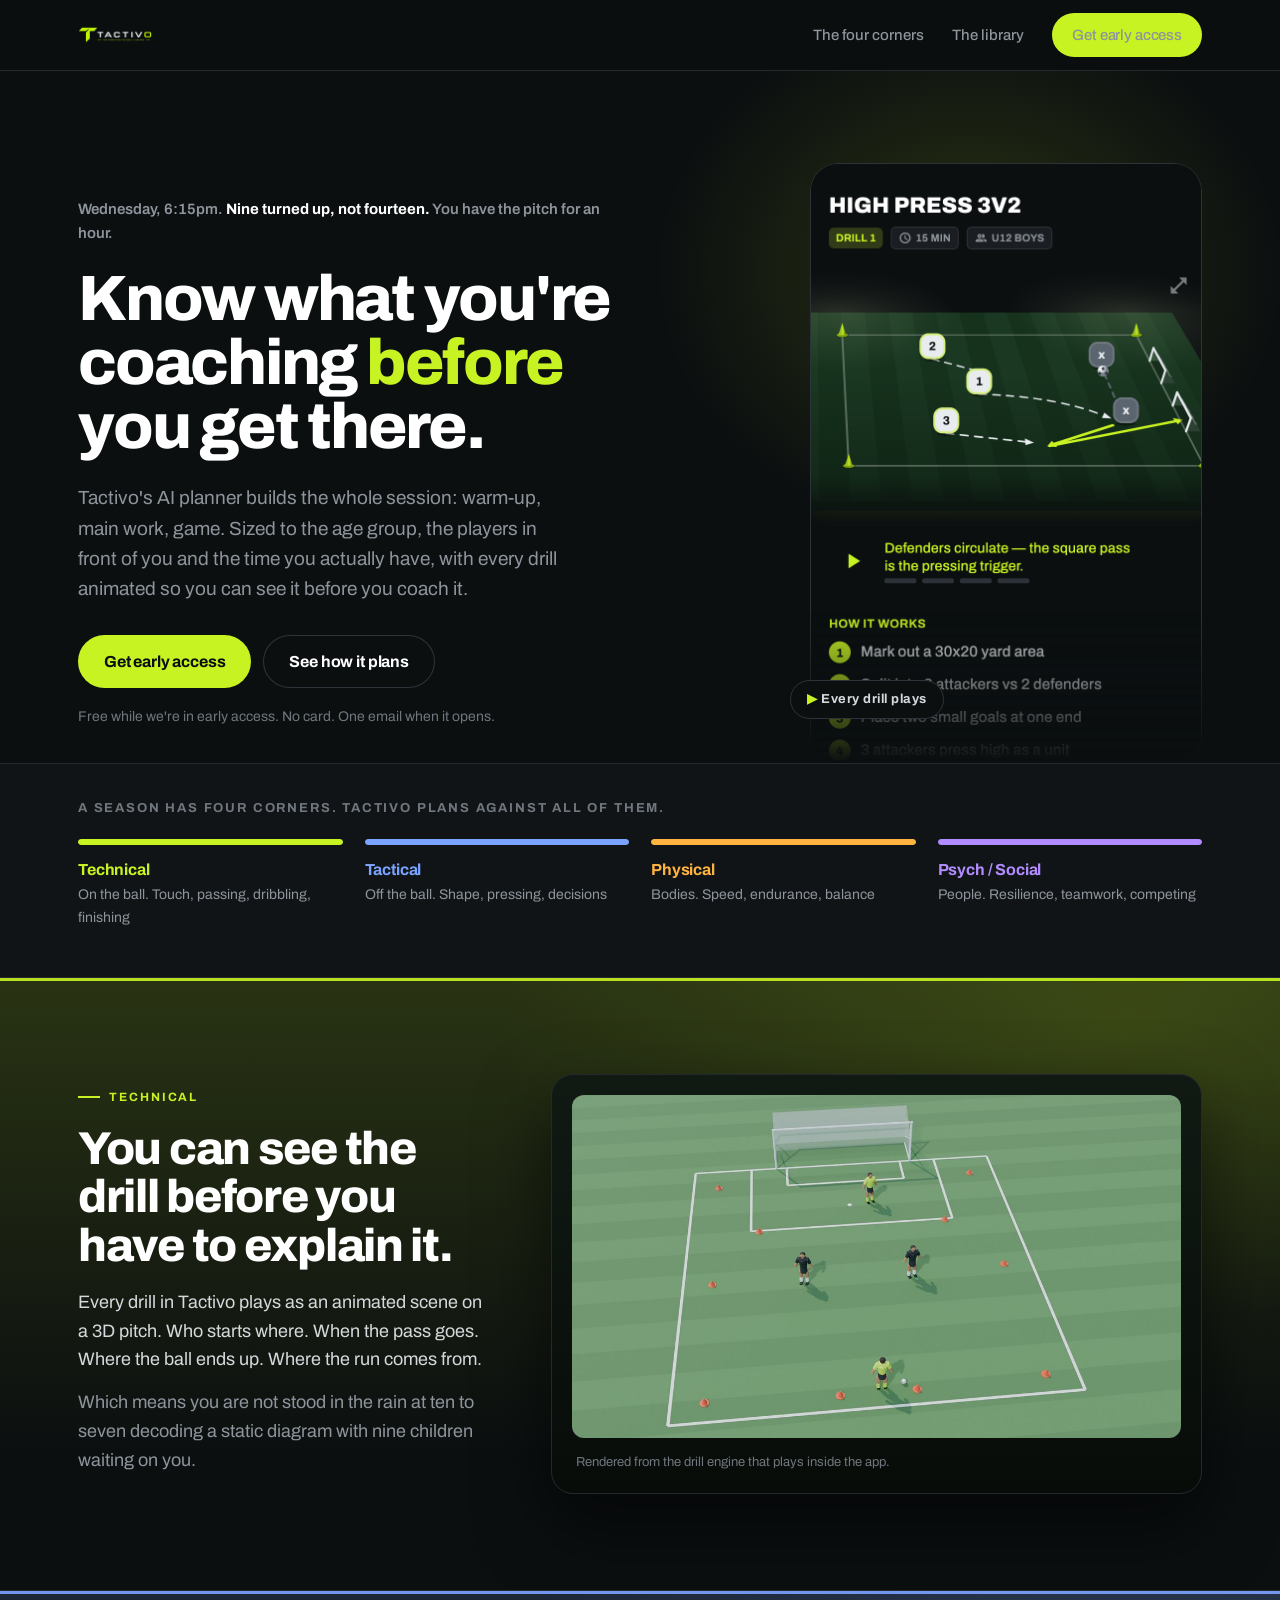
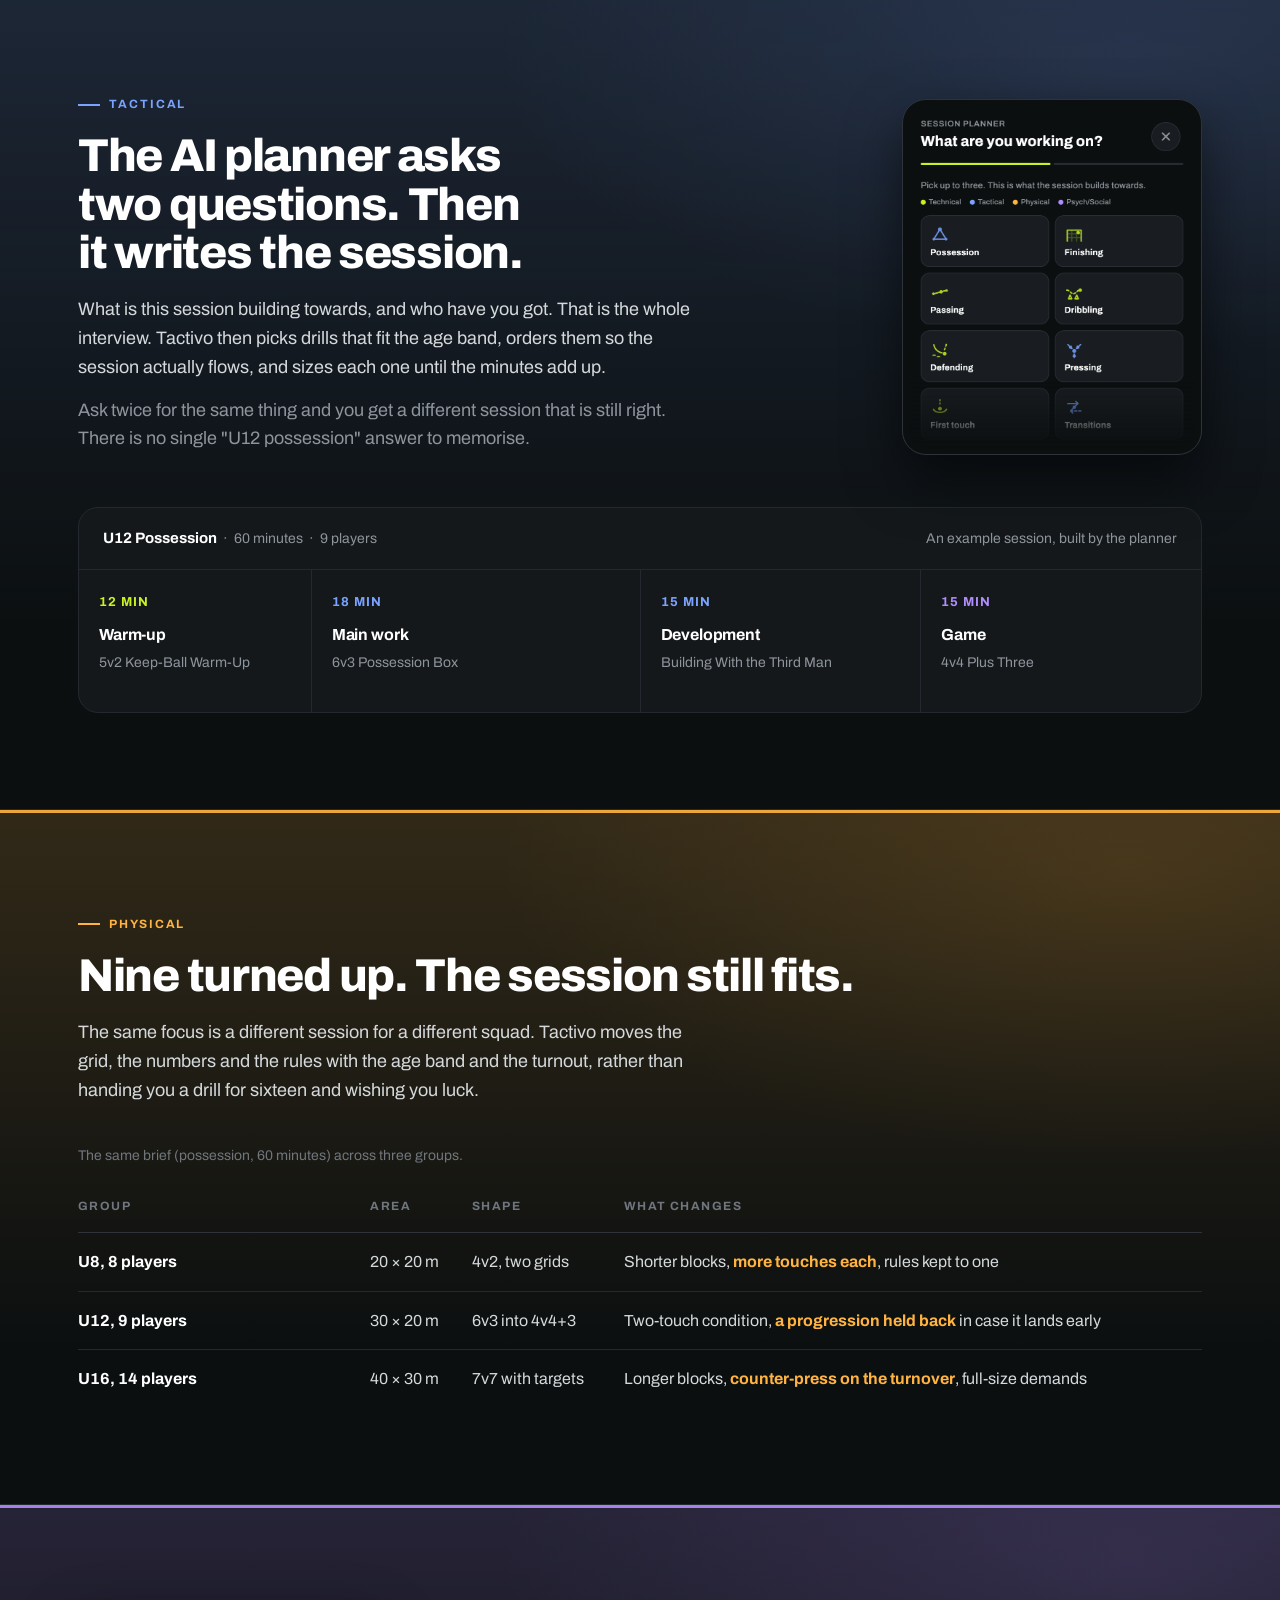
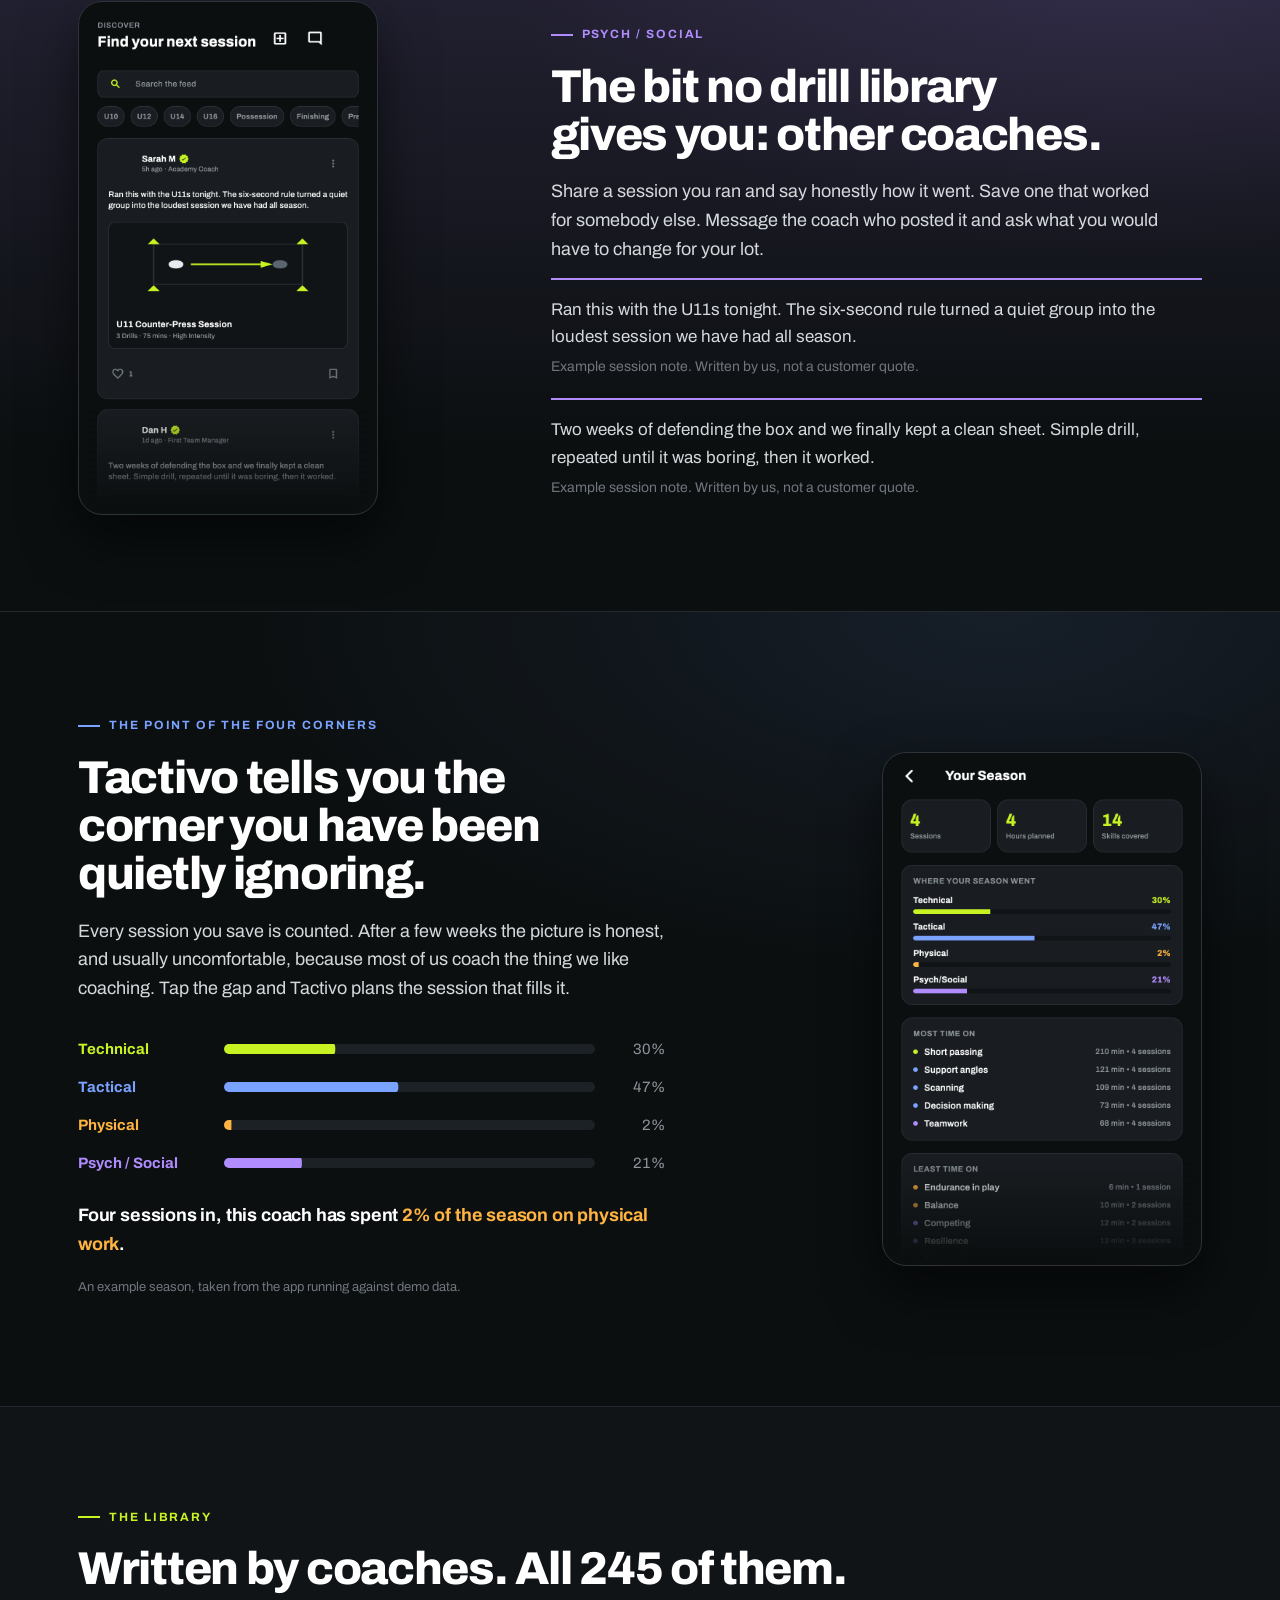
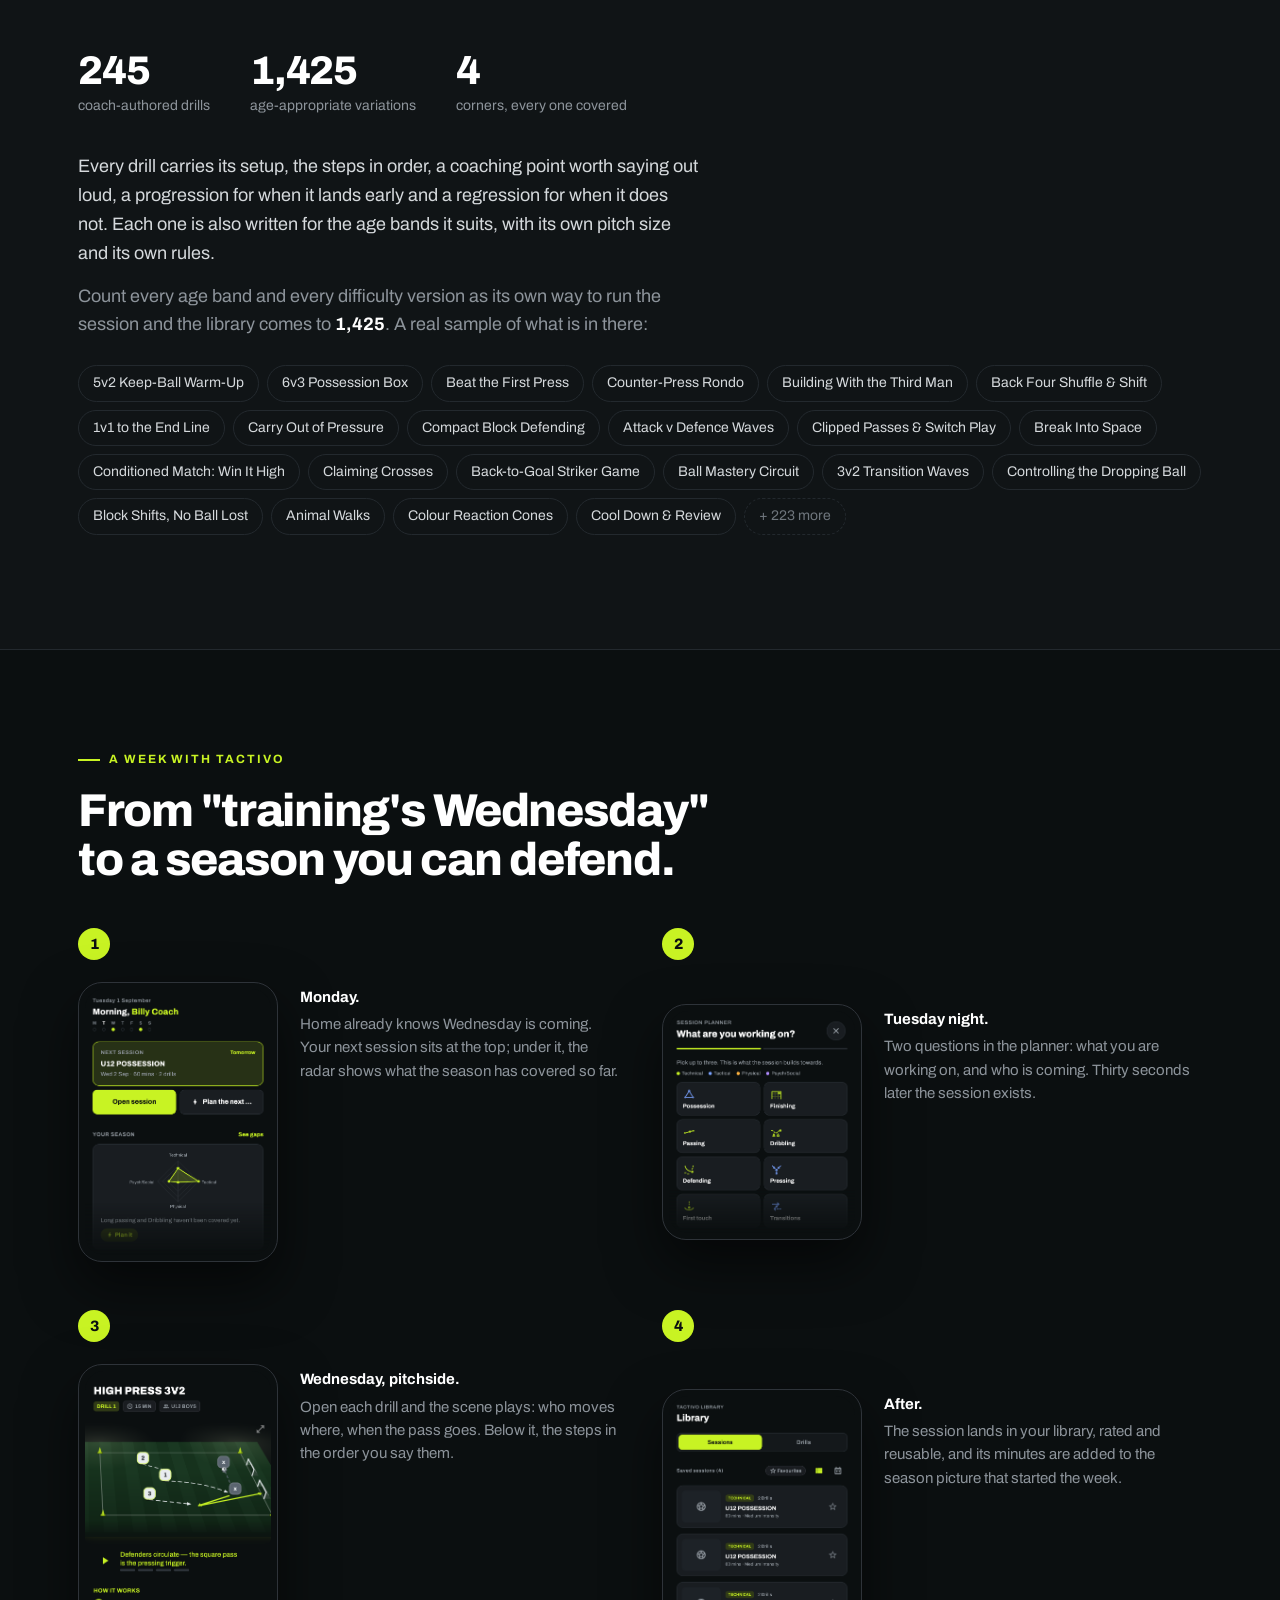
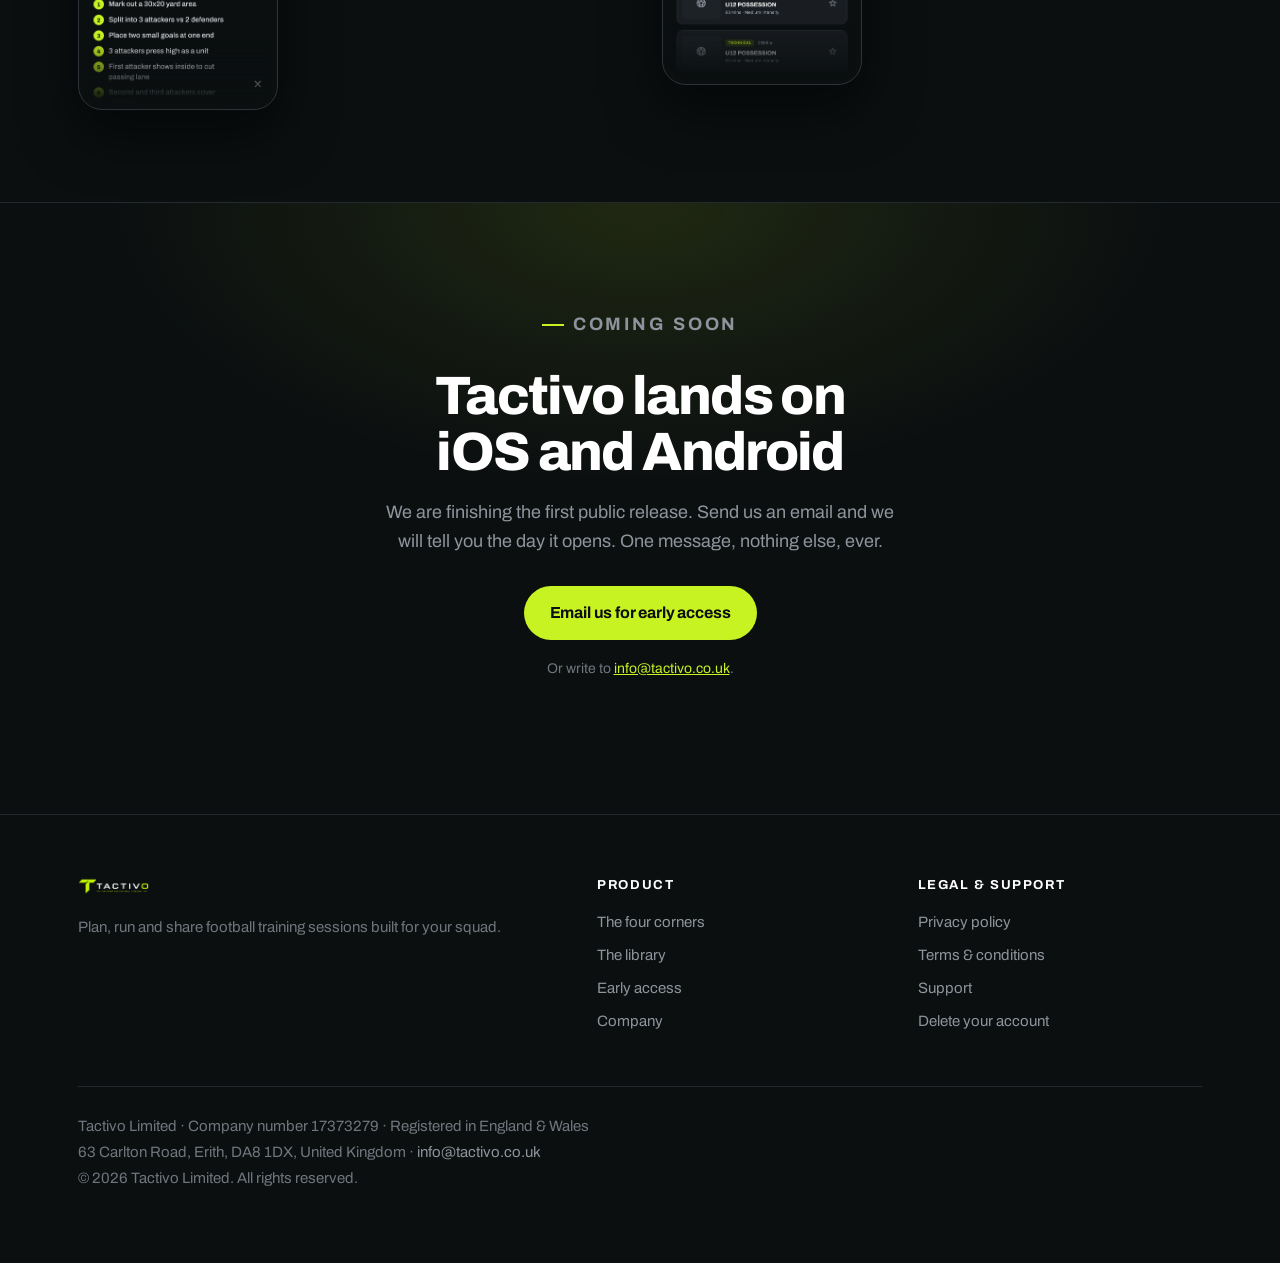
==== index.html @ 5da90094 "tactivo.co.uk — marketing site for developer-programme enrolment" ====
<!--
  DIRECTION CONTRACT — site/index.html

  THESIS: A season has four corners — technical, tactical, physical,
  psych/social — and Tactivo's real claim is that it plans against all four,
  not just tonight's drill. The page is built as those four colour-owned
  regions. It refuses the alternating feature-scroll and the uniform grid of
  icon-heading-text cards.

  OWN-WORLD: The app's own system. Ink #0B0F10 ground, Archivo 400–800, and
  the four-corner palette owning whole regions instead of dotting accents —
  Technical #C8F323, Tactical #7AA2FF, Physical #FFB340, Social #B18CFF.
  1px hairlines, pill buttons, real app screens as the only imagery.

  STORY: A grassroots coach sees the four corners they are meant to cover,
  admits they cannot cover them from memory, watches Tactivo build the session
  and name the corner they have been ignoring, and emails for early access.

  FIRST VIEWPORT: Full-bleed ink. Left: a Wednesday-night standfirst, the
  headline, the primary action. Right: the real drill screen bleeding off the
  bottom under a lime floodlight. Directly beneath, the four-corner rail —
  the page's signature device and its structure.

  FORM: Four-corner board; candidate 5 of 7 on the resonance list; seed key
  d352c591, assigned index 5. Staging: one full-width region per corner, each
  composed differently, separated by the rail.
-->
<!DOCTYPE html>
<html lang="en-GB">
<head>
<meta charset="utf-8">
<meta name="viewport" content="width=device-width, initial-scale=1">
<title>Tactivo — the home for football coaches</title>
<meta name="description" content="Tactivo's AI planner builds your football session in about thirty seconds, sized to the age group, the players who turned up and the time you have, from 245 coach-authored drills and 1,425 age-appropriate variations. Every drill animated. Coming soon on iOS and Android.">
<link rel="canonical" href="https://tactivo.co.uk/">
<meta name="theme-color" content="#0b0f10">
<link rel="icon" href="favicon.png" type="image/png">
<link rel="apple-touch-icon" href="img/icon.png">

<meta property="og:type" content="website">
<meta property="og:site_name" content="Tactivo">
<meta property="og:title" content="Tactivo — the home for football coaches">
<meta property="og:description" content="Plan, run and share football training sessions built for your squad.">
<meta property="og:url" content="https://tactivo.co.uk/">
<meta property="og:image" content="https://tactivo.co.uk/img/og.png">
<meta name="twitter:card" content="summary_large_image">

<link rel="preconnect" href="https://fonts.googleapis.com">
<link rel="preconnect" href="https://fonts.gstatic.com" crossorigin>
<link href="https://fonts.googleapis.com/css2?family=Archivo:wght@400;500;600;700;800&display=swap" rel="stylesheet">
<link rel="stylesheet" href="style.css">

<script type="application/ld+json">
{
  "@context": "https://schema.org",
  "@type": "Organization",
  "name": "Tactivo Limited",
  "alternateName": "Tactivo",
  "url": "https://tactivo.co.uk/",
  "logo": "https://tactivo.co.uk/img/icon.png",
  "email": "info@tactivo.co.uk",
  "address": {
    "@type": "PostalAddress",
    "streetAddress": "63 Carlton Road",
    "addressLocality": "Erith",
    "postalCode": "DA8 1DX",
    "addressCountry": "GB"
  }
}
</script>
</head>
<body>

<a class="skip" href="#main">Skip to content</a>

<header class="masthead">
  <div class="wrap">
    <a class="brand" href="/" aria-label="Tactivo home"><img src="img/logo.png" alt="Tactivo" width="1200" height="408"></a>
    <nav aria-label="Primary">
      <a class="mn" href="#corners">The four corners</a>
      <a class="mn" href="#library">The library</a>
      <a class="btn btn--sm" href="#access">Get early access</a>
    </nav>
  </div>
</header>

<main id="main">

<!-- ═══════════════════════════════════════════════ hero -->
<div class="hero">
  <div class="wrap">
    <div>
      <p class="standfirst">Wednesday, 6:15pm. <b>Nine turned up, not fourteen.</b> You have the pitch for an hour.</p>
      <h1>Know what you're coaching <em>before</em> you get there.</h1>
      <p class="lede">Tactivo's AI planner builds the whole session: warm-up, main work, game. Sized to the age group, the players in front of you and the time you actually have, with every drill animated so you can see it before you coach it.</p>
      <div class="actions">
        <a class="btn" href="#access">Get early access</a>
        <a class="btn btn--line" href="#corners">See how it plans</a>
      </div>
      <p class="fineprint">Free while we're in early access. No card. One email when it opens.</p>
    </div>

    <figure class="hero-shot">
      <span><img src="img/app-drill.png" alt="The Tactivo app showing the High Press 3v2 drill: an animated pitch with three attackers pressing two defenders, followed by the numbered coaching steps." width="786" height="1400"></span>
      <figcaption><span>&#9654;</span> Every drill plays</figcaption>
    </figure>
  </div>
</div>

<!-- ═══════════════════════════════════════════════ the rail -->
<section class="rail" id="corners" aria-labelledby="rail-h">
  <div class="wrap">
    <h2 id="rail-h">A season has four corners. Tactivo plans against all of them.</h2>
    <ul>
      <li style="--c: var(--technical)">
        <div class="bar"><i></i></div>
        <div class="name">Technical</div>
        <p class="what">On the ball. Touch, passing, dribbling, finishing</p>
      </li>
      <li style="--c: var(--tactical)">
        <div class="bar"><i></i></div>
        <div class="name">Tactical</div>
        <p class="what">Off the ball. Shape, pressing, decisions</p>
      </li>
      <li style="--c: var(--physical)">
        <div class="bar"><i></i></div>
        <div class="name">Physical</div>
        <p class="what">Bodies. Speed, endurance, balance</p>
      </li>
      <li style="--c: var(--social)">
        <div class="bar"><i></i></div>
        <div class="name">Psych / Social</div>
        <p class="what">People. Resilience, teamwork, competing</p>
      </li>
    </ul>
  </div>
</section>

<!-- ═══════════════════════════════════════════════ TECHNICAL -->
<section class="corner" style="--c: var(--technical)" aria-labelledby="tech-h">
  <div class="wrap tech-grid">
    <div class="up">
      <p class="kicker">Technical</p>
      <h2 class="head" id="tech-h">You can see the drill before you have to explain it.</h2>
      <p class="say">Every drill in Tactivo plays as an animated scene on a 3D pitch. Who starts where. When the pass goes. Where the ball ends up. Where the run comes from.</p>
      <p class="say dim">Which means you are not stood in the rain at ten to seven decoding a static diagram with nine children waiting on you.</p>
      
    </div>

    <div class="pitchbox up">
      <video autoplay muted loop playsinline preload="metadata"
             poster="img/drill-121-poster.jpg" width="1600" height="900"
             aria-label="A rendered Tactivo drill scene: players passing and moving through a 1-2-1 pattern towards goal on a striped 3D pitch">
        <source src="img/drill-121.mp4" type="video/mp4">
        <img src="img/drill-121-poster.jpg" alt="A rendered Tactivo drill scene on a striped 3D pitch" width="1120" height="630">
      </video>
      <p class="renderline">Rendered from the drill engine that plays inside the app.</p>
    </div>
  </div>
</section>

<!-- ═══════════════════════════════════════════════ TACTICAL -->
<section class="corner" style="--c: var(--tactical)" aria-labelledby="tac-h">
  <div class="wrap">
    <div class="tac-split">
      <div class="up">
        <p class="kicker">Tactical</p>
        <h2 class="head" id="tac-h">The AI planner asks two questions. Then it writes the session.</h2>
        <p class="say">What is this session building towards, and who have you got. That is the whole interview. Tactivo then picks drills that fit the age band, orders them so the session actually flows, and sizes each one until the minutes add up.</p>
        <p class="say dim">Ask twice for the same thing and you get a different session that is still right. There is no single "U12 possession" answer to memorise.</p>
      </div>
      <div class="shotwrap up"><span><img src="img/app-planner.png" alt="The Tactivo planner asking what the session is working on, with Possession, Finishing, Passing, Dribbling, Defending, Pressing, First touch and Transitions to choose from." width="786" height="939" loading="lazy"></span></div>
    </div>

    <div class="strip up">
      <div class="clock">
        <span><b>U12 Possession</b> &nbsp;·&nbsp; 60 minutes &nbsp;·&nbsp; 9 players</span>
        <span>An example session, built by the planner</span>
      </div>
      <div class="parts">
        <div class="part" style="--w: 12; --c: var(--technical)">
          <div class="mins">12 MIN</div>
          <div class="what2">Warm-up</div>
          <p class="drill">5v2 Keep-Ball Warm-Up</p>
        </div>
        <div class="part" style="--w: 18; --c: var(--tactical)">
          <div class="mins">18 MIN</div>
          <div class="what2">Main work</div>
          <p class="drill">6v3 Possession Box</p>
        </div>
        <div class="part" style="--w: 15; --c: var(--tactical)">
          <div class="mins">15 MIN</div>
          <div class="what2">Development</div>
          <p class="drill">Building With the Third Man</p>
        </div>
        <div class="part" style="--w: 15; --c: var(--social)">
          <div class="mins">15 MIN</div>
          <div class="what2">Game</div>
          <p class="drill">4v4 Plus Three</p>
        </div>
      </div>
    </div>
  </div>
</section>

<!-- ═══════════════════════════════════════════════ PHYSICAL -->
<section class="corner" style="--c: var(--physical)" aria-labelledby="phy-h">
  <div class="wrap">
    <p class="kicker">Physical</p>
    <h2 class="head" id="phy-h">Nine turned up. The session still fits.</h2>
    <p class="say">The same focus is a different session for a different squad. Tactivo moves the grid, the numbers and the rules with the age band and the turnout, rather than handing you a drill for sixteen and wishing you luck.</p>

    <table class="resize up">
      <caption>The same brief (possession, 60 minutes) across three groups.</caption>
      <thead>
        <tr>
          <th scope="col">Group</th>
          <th scope="col">Area</th>
          <th scope="col">Shape</th>
          <th scope="col">What changes</th>
        </tr>
      </thead>
      <tbody>
        <tr>
          <th scope="row">U8, 8 players</th>
          <td data-l="Area">20 × 20 m</td>
          <td data-l="Shape">4v2, two grids</td>
          <td data-l="What changes">Shorter blocks, <span class="em">more touches each</span>, rules kept to one</td>
        </tr>
        <tr>
          <th scope="row">U12, 9 players</th>
          <td data-l="Area">30 × 20 m</td>
          <td data-l="Shape">6v3 into 4v4+3</td>
          <td data-l="What changes">Two-touch condition, <span class="em">a progression held back</span> in case it lands early</td>
        </tr>
        <tr>
          <th scope="row">U16, 14 players</th>
          <td data-l="Area">40 × 30 m</td>
          <td data-l="Shape">7v7 with targets</td>
          <td data-l="What changes">Longer blocks, <span class="em">counter-press on the turnover</span>, full-size demands</td>
        </tr>
      </tbody>
    </table>
  </div>
</section>

<!-- ═══════════════════════════════════════════════ PSYCH / SOCIAL -->
<section class="corner" style="--c: var(--social)" aria-labelledby="soc-h">
  <div class="wrap soc-split">
    <div class="shotwrap up"><span><img src="img/app-community.png" alt="The Tactivo community feed: coaches posting sessions they have run, with the drill diagram, the age group and how it went." width="786" height="1400" loading="lazy"></span></div>
    <div class="up">
      <p class="kicker">Psych / Social</p>
      <h2 class="head" id="soc-h">The bit no drill library gives you: other coaches.</h2>
      <p class="say">Share a session you ran and say honestly how it went. Save one that worked for somebody else. Message the coach who posted it and ask what you would have to change for your lot.</p>
      <div class="quotewall">
        <div class="saidline">
          <p>Ran this with the U11s tonight. The six-second rule turned a quiet group into the loudest session we have had all season.</p>
          <cite>Example session note. Written by us, not a customer quote.</cite>
        </div>
        <div class="saidline">
          <p>Two weeks of defending the box and we finally kept a clean sheet. Simple drill, repeated until it was boring, then it worked.</p>
          <cite>Example session note. Written by us, not a customer quote.</cite>
        </div>
      </div>
    </div>
  </div>
</section>

<!-- ═══════════════════════════════════════════════ the payoff -->
<section class="payoff" aria-labelledby="pay-h">
  <div class="wrap">
    <div class="up">
      <p class="kicker" style="--c: var(--tactical)">The point of the four corners</p>
      <h2 class="head" id="pay-h">Tactivo tells you the corner you have been quietly ignoring.</h2>
      <p class="say">Every session you save is counted. After a few weeks the picture is honest, and usually uncomfortable, because most of us coach the thing we like coaching. Tap the gap and Tactivo plans the session that fills it.</p>

      <div class="gapline">
        <div class="gaprow" style="--c: var(--technical); --s: 0.30">
          <span class="lab">Technical</span>
          <span class="track"><i></i></span>
          <span class="pct">30%</span>
        </div>
        <div class="gaprow" style="--c: var(--tactical); --s: 0.47">
          <span class="lab">Tactical</span>
          <span class="track"><i></i></span>
          <span class="pct">47%</span>
        </div>
        <div class="gaprow" style="--c: var(--physical); --s: 0.02">
          <span class="lab">Physical</span>
          <span class="track"><i></i></span>
          <span class="pct">2%</span>
        </div>
        <div class="gaprow" style="--c: var(--social); --s: 0.21">
          <span class="lab">Psych / Social</span>
          <span class="track"><i></i></span>
          <span class="pct">21%</span>
        </div>
      </div>

      <p class="verdict">Four sessions in, this coach has spent <span>2% of the season on physical work</span>.</p>
      <p class="asif">An example season, taken from the app running against demo data.</p>
    </div>

    <div class="shotwrap up"><span><img src="img/app-season.png" alt="The Tactivo season screen: sessions and hours planned, a breakdown of where the season went across the four corners, most and least time spent, and the skills not covered yet." width="786" height="1400" loading="lazy"></span></div>
  </div>
</section>

<!-- ═══════════════════════════════════════════════ the library -->
<section class="library" id="library" aria-labelledby="lib-h">
  <div class="wrap">
    <div class="libhead">
      <div>
        <p class="kicker" style="--c: var(--technical)">The library</p>
        <h2 class="head" id="lib-h">Written by coaches. All 245 of them.</h2>
      </div>
      <div class="counts">
        <div><b>245</b><span>coach-authored drills</span></div>
        <div><b>1,425</b><span>age-appropriate variations</span></div>
        <div><b>4</b><span>corners, every one covered</span></div>
      </div>
    </div>

    <p class="say">Every drill carries its setup, the steps in order, a coaching point worth saying out loud, a progression for when it lands early and a regression for when it does not. Each one is also written for the age bands it suits, with its own pitch size and its own rules.</p>
    <p class="say dim" style="margin-bottom: 26px">Count every age band and every difficulty version as its own way to run the session and the library comes to <b style="color: var(--text)">1,425</b>. A real sample of what is in there:</p>

    <div class="titles up" aria-label="A sample of drill titles from the Tactivo library">
      <span>5v2 Keep-Ball Warm-Up</span>
      <span>6v3 Possession Box</span>
      <span>Beat the First Press</span>
      <span>Counter-Press Rondo</span>
      <span>Building With the Third Man</span>
      <span>Back Four Shuffle &amp; Shift</span>
      <span>1v1 to the End Line</span>
      <span>Carry Out of Pressure</span>
      <span>Compact Block Defending</span>
      <span>Attack v Defence Waves</span>
      <span>Clipped Passes &amp; Switch Play</span>
      <span>Break Into Space</span>
      <span>Conditioned Match: Win It High</span>
      <span>Claiming Crosses</span>
      <span>Back-to-Goal Striker Game</span>
      <span>Ball Mastery Circuit</span>
      <span>3v2 Transition Waves</span>
      <span>Controlling the Dropping Ball</span>
      <span>Block Shifts, No Ball Lost</span>
      <span>Animal Walks</span>
      <span>Colour Reaction Cones</span>
      <span>Cool Down &amp; Review</span>
      <span class="more">+ 223 more</span>
    </div>
  </div>
</section>

<!-- ═══════════════════════════════════════════════ a week with tactivo -->
<section class="screens" aria-labelledby="scr-h">
  <div class="wrap">
    <p class="kicker" style="--c: var(--technical)">A week with Tactivo</p>
    <h2 class="head" id="scr-h">From "training's Wednesday" to a season you can defend.</h2>

    <div class="walk">
      <figure class="step up">
        <span class="stepno">1</span>
        <div class="shotwrap"><span><img src="img/app-home.png" alt="Tactivo home screen: the next session, U12 Possession tomorrow, sits above the season coverage radar." width="786" height="1126" loading="lazy"></span></div>
        <figcaption>
          <b>Monday.</b> Home already knows Wednesday is coming. Your next session sits at the top; under it, the radar shows what the season has covered so far.
        </figcaption>
      </figure>
      <figure class="step up">
        <span class="stepno">2</span>
        <div class="shotwrap"><span><img src="img/app-planner.png" alt="The planner asking what the session is working on, with focus options coloured by coaching corner." width="786" height="939" loading="lazy"></span></div>
        <figcaption>
          <b>Tuesday night.</b> Two questions in the planner: what you are working on, and who is coming. Thirty seconds later the session exists.
        </figcaption>
      </figure>
      <figure class="step up">
        <span class="stepno">3</span>
        <div class="shotwrap"><span><img src="img/app-drill.png" alt="A drill page: the animated scene playing above numbered coaching steps." width="786" height="1400" loading="lazy"></span></div>
        <figcaption>
          <b>Wednesday, pitchside.</b> Open each drill and the scene plays: who moves where, when the pass goes. Below it, the steps in the order you say them.
        </figcaption>
      </figure>
      <figure class="step up">
        <span class="stepno">4</span>
        <div class="shotwrap"><span><img src="img/app-library.png" alt="The library holding saved sessions with drill counts, length and intensity." width="786" height="1193" loading="lazy"></span></div>
        <figcaption>
          <b>After.</b> The session lands in your library, rated and reusable, and its minutes are added to the season picture that started the week.
        </figcaption>
      </figure>
    </div>
  </div>
</section>

<!-- ═══════════════════════════════════════════════ early access -->
<section class="access" id="access" aria-labelledby="acc-h">
  <div class="wrap">
    <p class="kicker" style="--c: var(--technical); justify-content: center">Coming soon</p>
    <h2 id="acc-h">Tactivo lands on iOS and Android</h2>
    <p>We are finishing the first public release. Send us an email and we will tell you the day it opens. One message, nothing else, ever.</p>
    <a class="btn" href="mailto:info@tactivo.co.uk?subject=Tactivo%20early%20access">Email us for early access</a>
    <p class="fineprint">Or write to <a href="mailto:info@tactivo.co.uk">info@tactivo.co.uk</a>.</p>
  </div>
</section>

</main>

<footer class="site">
  <div class="wrap">
    <div class="cols">
      <div>
        <img src="img/logo.png" alt="Tactivo" width="1200" height="408">
        <p>Plan, run and share football training sessions built for your squad.</p>
      </div>
      <div>
        <h3>Product</h3>
        <ul>
          <li><a href="#corners">The four corners</a></li>
          <li><a href="#library">The library</a></li>
          <li><a href="#access">Early access</a></li>
          <li><a href="company.html">Company</a></li>
        </ul>
      </div>
      <div>
        <h3>Legal &amp; support</h3>
        <ul>
          <li><a href="privacy.html">Privacy policy</a></li>
          <li><a href="terms.html">Terms &amp; conditions</a></li>
          <li><a href="support.html">Support</a></li>
          <li><a href="delete-account.html">Delete your account</a></li>
        </ul>
      </div>
    </div>
    <div class="imprint">
      Tactivo Limited · Company number 17373279 · Registered in England &amp; Wales<br>
      63 Carlton Road, Erith, DA8 1DX, United Kingdom · <a href="mailto:info@tactivo.co.uk">info@tactivo.co.uk</a><br>
      © <span id="year">2026</span> Tactivo Limited. All rights reserved.
    </div>
  </div>
</footer>

<script>
  // The reveal only exists once JS is running; without it the page is
  // simply visible.
  document.documentElement.classList.add('js');

  // The drill render honours reduce-motion the way the app does: it starts
  // paused and the poster stands in.
  if (matchMedia('(prefers-reduced-motion: reduce)').matches) {
    document.querySelectorAll('video[autoplay]').forEach(function (v) {
      v.removeAttribute('autoplay');
      v.pause();
    });
  }
  document.getElementById('year').textContent = new Date().getFullYear();

  // One authored moment: the corner bars fill to their real values as each
  // measured block arrives. Everything else is already visible by default.
  var io = new IntersectionObserver(function (entries) {
    entries.forEach(function (e) {
      if (!e.isIntersecting) return;
      e.target.classList.add('in', 'lit');
      io.unobserve(e.target);
    });
  }, { rootMargin: '0px 0px -12% 0px' });

  document.querySelectorAll('.up, .rail, .payoff').forEach(function (el) { io.observe(el); });
</script>

</body>
</html>
---- style.css ----
/* Tactivo — tactivo.co.uk
   One stylesheet, no build step, no dependencies. Tokens mirror the app's
   theme (lib/core/theme/app_colors.dart) and the four-corner palette
   (lib/core/icons/corner_colors.dart). See DESIGN.md. */

:root {
  --ink: #0b0f10;
  --ink-lift: #101416;
  --surface: #14181b;
  --card: #191d21;
  --hair: #23292e;
  --hair-2: #2e3339;
  --text: #ffffff;
  --body: #d5d9dc;
  --muted: #8d949b;
  --faint: #6f767d;

  /* The four coaching corners. Named roles, not accents. */
  --technical: #c8f323;
  --tactical: #7aa2ff;
  --physical: #ffb340;
  --social: #b18cff;

  --brand: #c8f323;
  --brand-press: #add51a;

  --max: 1180px;
  --gut: 28px;
}

* { box-sizing: border-box; }

html { scroll-behavior: smooth; }

body {
  margin: 0;
  background: var(--ink);
  color: var(--text);
  font-family: Archivo, "Helvetica Neue", Helvetica, Arial, sans-serif;
  font-size: 17px;
  line-height: 1.6;
  -webkit-font-smoothing: antialiased;
  text-rendering: optimizeLegibility;
}

img { max-width: 100%; height: auto; display: block; }

a { color: inherit; }

.wrap { width: 100%; max-width: var(--max); margin: 0 auto; padding: 0 var(--gut); }

::selection { background: var(--brand); color: var(--ink); }

:focus-visible {
  outline: 2px solid var(--brand);
  outline-offset: 3px;
  border-radius: 4px;
}

.skip {
  position: absolute;
  left: -9999px;
  top: 0;
  background: var(--brand);
  color: var(--ink);
  padding: 12px 20px;
  font-weight: 700;
  border-radius: 0 0 10px 0;
  z-index: 60;
}

.skip:focus { left: 0; }

/* ============================================================ masthead */

.masthead {
  position: sticky;
  top: 0;
  z-index: 40;
  background: rgba(11, 15, 16, 0.78);
  backdrop-filter: blur(14px) saturate(1.2);
  border-bottom: 1px solid var(--hair);
}

.masthead .wrap {
  display: flex;
  align-items: center;
  justify-content: space-between;
  gap: 20px;
  height: 70px;
}

.masthead a.brand { display: block; }
.masthead img { height: 25px; width: auto; }

.masthead nav { display: flex; align-items: center; gap: 28px; }

.masthead nav a {
  font-size: 15px;
  font-weight: 500;
  color: var(--muted);
  text-decoration: none;
  transition: color 0.15s ease;
}

.masthead nav a:hover { color: var(--text); }

/* ============================================================ buttons */

.btn {
  display: inline-flex;
  align-items: center;
  gap: 10px;
  background: var(--brand);
  color: var(--ink);
  font-weight: 700;
  font-size: 16px;
  letter-spacing: -0.01em;
  padding: 14px 26px;
  border-radius: 999px;
  border: 0;
  text-decoration: none;
  cursor: pointer;
  transition: background 0.16s ease, transform 0.16s ease;
}

.btn:hover { background: var(--brand-press); transform: translateY(-1px); }
.btn:active { transform: translateY(0); }

.btn--line {
  background: transparent;
  color: var(--text);
  box-shadow: inset 0 0 0 1px var(--hair-2);
}

.btn--line:hover { background: var(--surface); }

.btn--sm { padding: 10px 20px; font-size: 15px; }

/* ============================================================ hero */

.hero {
  position: relative;
  overflow: hidden;
  padding: 92px 0 0;
}

.hero::before {
  /* Floodlight behind the phone. Decorative. */
  content: "";
  position: absolute;
  top: -180px;
  right: -140px;
  width: 900px;
  height: 760px;
  background: radial-gradient(closest-side, rgba(200, 243, 35, 0.16), transparent 70%);
  pointer-events: none;
}

.hero .wrap {
  position: relative;
  display: grid;
  grid-template-columns: minmax(0, 1.02fr) minmax(0, 0.98fr);
  gap: 48px;
  align-items: center;
}

.standfirst {
  font-size: 15px;
  font-weight: 600;
  color: var(--muted);
  margin: 0 0 22px;
}

.standfirst b { color: var(--text); font-weight: 700; }

h1 {
  font-size: clamp(42px, 5vw, 68px);
  line-height: 1.0;
  letter-spacing: -0.035em;
  font-weight: 800;
  margin: 0 0 24px;
  text-wrap: balance;
}

h1 em {
  font-style: normal;
  color: var(--brand);
}

.hero p.lede {
  font-size: 19px;
  color: var(--muted);
  max-width: 44ch;
  margin: 0 0 30px;
}

.hero .actions { display: flex; flex-wrap: wrap; gap: 12px; }

.hero .fineprint {
  margin: 18px 0 0;
  font-size: 14px;
  color: var(--faint);
}

.hero-shot {
  position: relative;
  justify-self: end;
  width: 100%;
  max-width: 392px;
  margin: 0;
}

.hero-shot > span {
  /* A window on the screen, so the phone never sets the hero's height. */
  display: block;
  height: 600px;
  overflow: hidden;
  border-radius: 28px;
  border: 1px solid var(--hair-2);
  box-shadow: 0 40px 90px rgba(0, 0, 0, 0.65);
  -webkit-mask-image: linear-gradient(180deg, #000 74%, transparent);
  mask-image: linear-gradient(180deg, #000 74%, transparent);
}

.hero-shot img { width: 100%; display: block; }

.hero-shot figcaption {
  position: absolute;
  left: -20px;
  bottom: 44px;
  background: var(--ink);
  border: 1px solid var(--hair-2);
  border-radius: 999px;
  padding: 8px 16px;
  font-size: 13px;
  font-weight: 700;
  letter-spacing: 0.04em;
  color: var(--body);
  white-space: nowrap;
}

.hero-shot figcaption span { color: var(--brand); }

/* ============================================================ corner rail */

.rail {
  border-top: 1px solid var(--hair);
  border-bottom: 1px solid var(--hair);
  background: var(--ink-lift);
  padding: 34px 0;
}

.rail h2 {
  font-size: 13px;
  font-weight: 700;
  letter-spacing: 0.14em;
  text-transform: uppercase;
  color: var(--faint);
  margin: 0 0 20px;
}

.rail ul {
  list-style: none;
  display: grid;
  grid-template-columns: repeat(4, 1fr);
  gap: 22px;
  margin: 0;
  padding: 0;
}

.rail li { min-width: 0; }

.rail .bar {
  height: 6px;
  border-radius: 3px;
  background: var(--hair-2);
  overflow: hidden;
  margin-bottom: 12px;
}

.rail .bar i {
  display: block;
  height: 100%;
  width: 100%;
  border-radius: 3px;
  background: var(--c);
}

.rail .name {
  font-size: 16px;
  font-weight: 700;
  color: var(--c);
  letter-spacing: -0.01em;
}

.rail .what {
  font-size: 14px;
  color: var(--muted);
  margin-top: 2px;
}

/* ============================================================ corner regions */

.corner {
  --c: var(--brand);
  position: relative;
  padding: 96px 0;
  border-bottom: 1px solid var(--hair);
  overflow: hidden;
}

.corner::before {
  /* Each corner owns its region through a wash of its own colour. */
  content: "";
  position: absolute;
  inset: 0;
  background:
    linear-gradient(180deg, color-mix(in srgb, var(--c) 16%, transparent), transparent 78%),
    radial-gradient(900px 420px at 88% 8%, color-mix(in srgb, var(--c) 12%, transparent), transparent 70%);
  pointer-events: none;
}

.corner::after {
  /* The corner signs its own region across the full bleed. */
  content: "";
  position: absolute;
  top: 0;
  left: 0;
  right: 0;
  height: 3px;
  background: var(--c);
  opacity: 0.9;
}

.corner > .wrap { position: relative; }

.kicker {
  display: inline-flex;
  align-items: center;
  gap: 9px;
  font-size: 12px;
  font-weight: 700;
  letter-spacing: 0.16em;
  text-transform: uppercase;
  color: var(--c);
  margin: 0 0 18px;
}

.kicker::before {
  content: "";
  width: 22px;
  height: 2px;
  background: var(--c);
}

h2.head {
  font-size: clamp(30px, 3.9vw, 46px);
  line-height: 1.05;
  letter-spacing: -0.028em;
  font-weight: 800;
  margin: 0 0 18px;
  text-wrap: balance;
}

p.say {
  font-size: 18px;
  color: var(--body);
  max-width: 62ch;
  margin: 0 0 14px;
}

p.say.dim { color: var(--muted); }

/* — technical: the animated pitch, big — */

.tech-grid {
  display: grid;
  grid-template-columns: minmax(0, 0.78fr) minmax(0, 1.22fr);
  gap: 56px;
  align-items: center;
}

.pitchbox {
  border: 1px solid var(--hair);
  border-radius: 22px;
  background: linear-gradient(180deg, #101a13, #080c09);
  padding: 20px;
  box-shadow: 0 30px 70px rgba(0, 0, 0, 0.55);
}

.pitchbox svg,
.pitchbox video { width: 100%; height: auto; display: block; border-radius: 12px; }

.renderline {
  margin: 14px 4px 0;
  font-size: 13px;
  color: var(--faint);
}

.pass {
  stroke-dasharray: 240;
  stroke-dashoffset: 240;
  animation: draw 8s cubic-bezier(0.16, 1, 0.3, 1) infinite;
}

.pass.b { animation-delay: 1.3s; }
.pass.c { animation-delay: 2.6s; }

@keyframes draw {
  0% { stroke-dashoffset: 240; }
  18%, 74% { stroke-dashoffset: 0; }
  90%, 100% { stroke-dashoffset: 240; }
}

.runner { animation: runner 8s cubic-bezier(0.16, 1, 0.3, 1) infinite; }

@keyframes runner {
  0%, 10% { transform: translate(0, 0); }
  32% { transform: translate(74px, -34px); }
  58% { transform: translate(6px, -118px); }
  80%, 100% { transform: translate(0, 0); }
}

.beat {
  display: flex;
  flex-wrap: wrap;
  gap: 10px;
  margin-top: 22px;
  font-size: 13px;
  color: var(--faint);
}

.beat span {
  border: 1px solid var(--hair);
  border-radius: 999px;
  padding: 4px 12px;
}

.beat span.on {
  color: var(--ink);
  background: var(--technical);
  border-color: var(--technical);
  font-weight: 700;
}

/* — tactical: the session as a timed strip — */

.strip {
  margin-top: 40px;
  border: 1px solid var(--hair);
  border-radius: 20px;
  background: var(--surface);
  overflow: hidden;
}

.strip .clock {
  display: flex;
  align-items: baseline;
  justify-content: space-between;
  gap: 16px;
  padding: 18px 24px;
  border-bottom: 1px solid var(--hair);
  font-size: 14px;
  color: var(--muted);
}

.strip .clock b { color: var(--text); font-size: 15px; }

.parts { display: flex; }

.part {
  flex: var(--w);
  padding: 22px 20px 24px;
  border-right: 1px solid var(--hair);
  min-width: 0;
}

.part:last-child { border-right: 0; }

.part .mins {
  font-size: 13px;
  font-weight: 700;
  letter-spacing: 0.08em;
  color: var(--c);
  margin-bottom: 10px;
}

.part .what2 { font-size: 16px; font-weight: 700; letter-spacing: -0.01em; }
.part .drill { font-size: 14px; color: var(--muted); margin-top: 4px; }

.tac-split {
  display: grid;
  grid-template-columns: minmax(0, 1.25fr) minmax(0, 0.75fr);
  gap: 56px;
  align-items: center;
}

.tac-split .shotwrap { justify-self: end; width: 100%; max-width: 300px; }

/* — physical: the resize table — */

.resize {
  margin-top: 40px;
  width: 100%;
  border-collapse: collapse;
  font-size: 16px;
}

.resize caption {
  text-align: left;
  font-size: 14px;
  color: var(--faint);
  padding-bottom: 14px;
}

.resize th,
.resize td {
  text-align: left;
  padding: 16px 18px 16px 0;
  border-bottom: 1px solid var(--hair);
}

.resize thead th {
  font-size: 12px;
  font-weight: 700;
  letter-spacing: 0.12em;
  text-transform: uppercase;
  color: var(--faint);
  border-bottom-color: var(--hair-2);
}

.resize tbody th { font-weight: 700; color: var(--text); width: 26%; }
.resize td { color: var(--body); }
.resize tbody tr:last-child th,
.resize tbody tr:last-child td { border-bottom: 0; }
.resize .em { color: var(--physical); font-weight: 700; }

/* — social: community — */

.soc-split {
  display: grid;
  grid-template-columns: minmax(0, 0.78fr) minmax(0, 1.22fr);
  gap: 56px;
  align-items: center;
}

.soc-split .shotwrap { width: 100%; max-width: 300px; }

.quotewall { display: grid; gap: 20px; }

.saidline { border-top: 2px solid var(--social); padding-top: 16px; }
.saidline p { margin: 0; font-size: 17px; color: var(--body); }
.saidline cite { display: block; margin-top: 6px; font-style: normal; font-size: 14px; color: var(--faint); }

/* ============================================================ coverage payoff */

.payoff {
  padding: 96px 0;
  border-bottom: 1px solid var(--hair);
  background:
    radial-gradient(1100px 520px at 78% 0%, rgba(122, 162, 255, 0.10), transparent 70%),
    var(--ink);
}

.payoff .wrap {
  display: grid;
  grid-template-columns: minmax(0, 1.1fr) minmax(0, 0.9fr);
  gap: 56px;
  align-items: center;
}

.payoff .shotwrap { justify-self: end; width: 100%; max-width: 320px; }

.gapline { margin-top: 34px; display: grid; gap: 14px; }

.gaprow {
  display: grid;
  grid-template-columns: 130px 1fr 54px;
  align-items: center;
  gap: 16px;
  font-size: 15px;
}

.gaprow .lab { color: var(--c); font-weight: 700; }

.gaprow .track {
  height: 10px;
  border-radius: 5px;
  background: #1c2126;
  overflow: hidden;
}

.gaprow .track i {
  display: block;
  height: 100%;
  width: 100%;
  border-radius: 5px;
  background: var(--c);
  transform: scaleX(0);
  transform-origin: left center;
  transition: transform 1.2s cubic-bezier(0.16, 1, 0.3, 1);
}

.payoff.lit .gaprow .track i { transform: scaleX(var(--s)); }

.gaprow .pct { text-align: right; font-variant-numeric: tabular-nums; color: var(--muted); }

.verdict {
  margin-top: 26px;
  font-size: 18px;
  color: var(--text);
  font-weight: 700;
  letter-spacing: -0.01em;
}

.verdict span { color: var(--physical); }

.asif {
  margin-top: 12px;
  font-size: 13px;
  color: var(--faint);
}

/* ============================================================ library band */

.library {
  padding: 92px 0;
  border-bottom: 1px solid var(--hair);
  background: var(--ink-lift);
}

.libhead {
  display: flex;
  align-items: flex-end;
  justify-content: space-between;
  gap: 40px;
  flex-wrap: wrap;
  margin-bottom: 34px;
}

.counts { display: flex; gap: 40px; flex-wrap: wrap; }

.counts div b {
  display: block;
  font-size: 40px;
  font-weight: 800;
  letter-spacing: -0.03em;
  line-height: 1;
}

.counts div span { font-size: 14px; color: var(--muted); }

.titles { display: flex; flex-wrap: wrap; gap: 8px; margin-bottom: 22px; }

.titles span {
  font-size: 14px;
  color: var(--body);
  border: 1px solid var(--hair);
  border-radius: 999px;
  padding: 6px 14px;
  white-space: nowrap;
}

.titles span.more { color: var(--faint); border-style: dashed; }

/* ============================================================ screens strip */

.screens { padding: 92px 0; border-bottom: 1px solid var(--hair); }



.shotwrap {
  border: 1px solid var(--hair-2);
  border-radius: 24px;
  background: var(--ink);
  padding: 6px;
  overflow: hidden;
  box-shadow: 0 24px 54px rgba(0, 0, 0, 0.55);
}

.shotwrap > span {
  display: block;
  max-height: 500px;
  overflow: hidden;
  border-radius: 19px;
  -webkit-mask-image: linear-gradient(180deg, #000 80%, transparent);
  mask-image: linear-gradient(180deg, #000 80%, transparent);
}

.shotwrap img { width: 100%; display: block; }


/* — the week walkthrough — */

.walk {
  margin-top: 44px;
  display: grid;
  grid-template-columns: repeat(2, minmax(0, 1fr));
  gap: 48px 44px;
}

.step {
  margin: 0;
  display: grid;
  grid-template-columns: 200px minmax(0, 1fr);
  gap: 22px;
  align-items: start;
}

.step .stepno {
  grid-column: 1 / -1;
  display: inline-flex;
  align-items: center;
  justify-content: center;
  width: 32px;
  height: 32px;
  border-radius: 50%;
  background: var(--technical);
  color: var(--ink);
  font-weight: 800;
  font-size: 15px;
}

.step .shotwrap { width: 100%; max-width: 200px; }

.step figcaption {
  font-size: 15px;
  color: var(--muted);
  line-height: 1.55;
  padding-top: 4px;
}

.step figcaption b { color: var(--text); display: block; margin-bottom: 4px; }

/* ============================================================ early access */

.access {
  padding: 104px 0;
  border-bottom: 1px solid var(--hair);
  background:
    radial-gradient(760px 400px at 50% 0%, rgba(200, 243, 35, 0.11), transparent 70%),
    var(--ink);
  text-align: center;
}

.access h2 {
  font-size: clamp(32px, 4.4vw, 54px);
  line-height: 1.03;
  letter-spacing: -0.03em;
  font-weight: 800;
  margin: 0 auto 18px;
  max-width: 18ch;
  text-wrap: balance;
}

.access p {
  color: var(--muted);
  max-width: 52ch;
  margin: 0 auto 30px;
  font-size: 18px;
}

.access .fineprint { margin-top: 18px; font-size: 14px; color: var(--faint); }
.access .fineprint a { color: var(--brand); }

/* ============================================================ record (legal) */

.record { padding: 84px 0 0; }

.record h2 {
  font-size: 22px;
  font-weight: 800;
  letter-spacing: -0.02em;
  margin: 0 0 8px;
}

.record > .wrap > p {
  color: var(--muted);
  font-size: 16px;
  max-width: 62ch;
  margin: 0 0 28px;
}

table.facts { width: 100%; border-collapse: collapse; font-size: 15px; }

table.facts th,
table.facts td {
  text-align: left;
  vertical-align: top;
  padding: 13px 16px 13px 0;
  border-bottom: 1px solid var(--hair);
}

table.facts th { color: var(--faint); font-weight: 600; width: 30%; }
table.facts td { color: var(--body); }
table.facts a { color: var(--brand); }

/* ============================================================ footer */

footer.site { padding: 60px 0 72px; color: var(--faint); font-size: 15px; }

footer.site .cols {
  display: grid;
  grid-template-columns: 1.7fr 1fr 1fr;
  gap: 36px;
  margin-bottom: 44px;
}

footer.site img { height: 24px; width: auto; margin-bottom: 16px; }

footer.site h3 {
  color: var(--text);
  font-size: 13px;
  font-weight: 700;
  text-transform: uppercase;
  letter-spacing: 0.12em;
  margin: 0 0 14px;
}

footer.site ul { list-style: none; margin: 0; padding: 0; }
footer.site li { margin-bottom: 9px; }
footer.site a { color: var(--muted); text-decoration: none; }
footer.site a:hover { color: var(--text); text-decoration: underline; }

footer.site .imprint {
  border-top: 1px solid var(--hair);
  padding-top: 26px;
  line-height: 1.75;
}

/* ============================================================ documents */

.doc { max-width: 74ch; padding: 76px 0 88px; }
.doc .kicker { --c: var(--brand); }
.doc h1 { font-size: clamp(34px, 4.6vw, 52px); line-height: 1.04; letter-spacing: -0.03em; margin: 12px 0 10px; }
.doc .updated { color: var(--faint); font-size: 15px; margin: 0 0 34px; }
.doc h2 { font-size: 23px; font-weight: 800; letter-spacing: -0.02em; margin: 44px 0 12px; }
.doc h3 { font-size: 18px; font-weight: 700; margin: 30px 0 8px; }
.doc p, .doc li { color: var(--body); }
.doc ul, .doc ol { padding-left: 22px; }
.doc li { margin-bottom: 9px; }
.doc a { color: var(--brand); }
.doc a.btn { color: var(--ink); }
.doc a.btn--line { color: var(--text); }
.doc table.facts { margin: 8px 0 12px; }
.doc .lede-doc { font-size: 19px; color: var(--body); }

/* ============================================================ reveal */

.js .up {
  opacity: 0;
  transform: translateY(20px);
  transition: opacity 0.7s cubic-bezier(0.16, 1, 0.3, 1), transform 0.7s cubic-bezier(0.16, 1, 0.3, 1);
}

.js .up.in { opacity: 1; transform: none; }

@media (prefers-reduced-motion: reduce) {
  html { scroll-behavior: auto; }
  .js .up { opacity: 1; transform: none; transition: none; }
  .pass { animation: none; stroke-dashoffset: 0; }
  .runner { animation: none; }
  .gaprow .track i { transition: none; transform: scaleX(var(--s)); }
}

/* ============================================================ responsive */

@media (max-width: 1000px) {
  .hero .wrap,
  .tech-grid,
  .tac-split,
  .soc-split,
  .payoff .wrap { grid-template-columns: 1fr; gap: 44px; }

  .hero { padding-top: 64px; }
  .hero-shot { justify-self: start; margin-bottom: -40px; max-width: 330px; }
  .hero-shot figcaption { left: auto; right: -8px; bottom: 30px; }
  .tac-split .shotwrap,
  .soc-split .shotwrap,
  .payoff .shotwrap { justify-self: start; }
  .corner { padding: 72px 0; }
  .walk { grid-template-columns: 1fr; gap: 40px; }
  .rail ul { grid-template-columns: repeat(2, 1fr); gap: 20px 24px; }
  footer.site .cols { grid-template-columns: 1fr 1fr; }
  .masthead nav a.mn { display: none; }
}

@media (max-width: 640px) {
  :root { --gut: 20px; }
  body { font-size: 16px; }
  .parts { display: block; }
  .part { border-right: 0; border-bottom: 1px solid var(--hair); }
  .part:last-child { border-bottom: 0; }
  .step { grid-template-columns: 132px minmax(0, 1fr); gap: 16px; }
  .step .shotwrap { max-width: 132px; }
  .gaprow { grid-template-columns: 104px 1fr 44px; gap: 12px; font-size: 14px; }
  .resize thead { display: none; }
  .resize tbody th, .resize td { display: block; padding: 4px 0; border: 0; }
  .resize tbody th { padding-top: 18px; width: auto; }
  .resize tbody tr { display: block; border-bottom: 1px solid var(--hair); padding-bottom: 16px; }
  .resize td::before { content: attr(data-l) " — "; color: var(--faint); }
  footer.site .cols { grid-template-columns: 1fr; }
  .counts { gap: 26px; }
  .counts div b { font-size: 32px; }
}
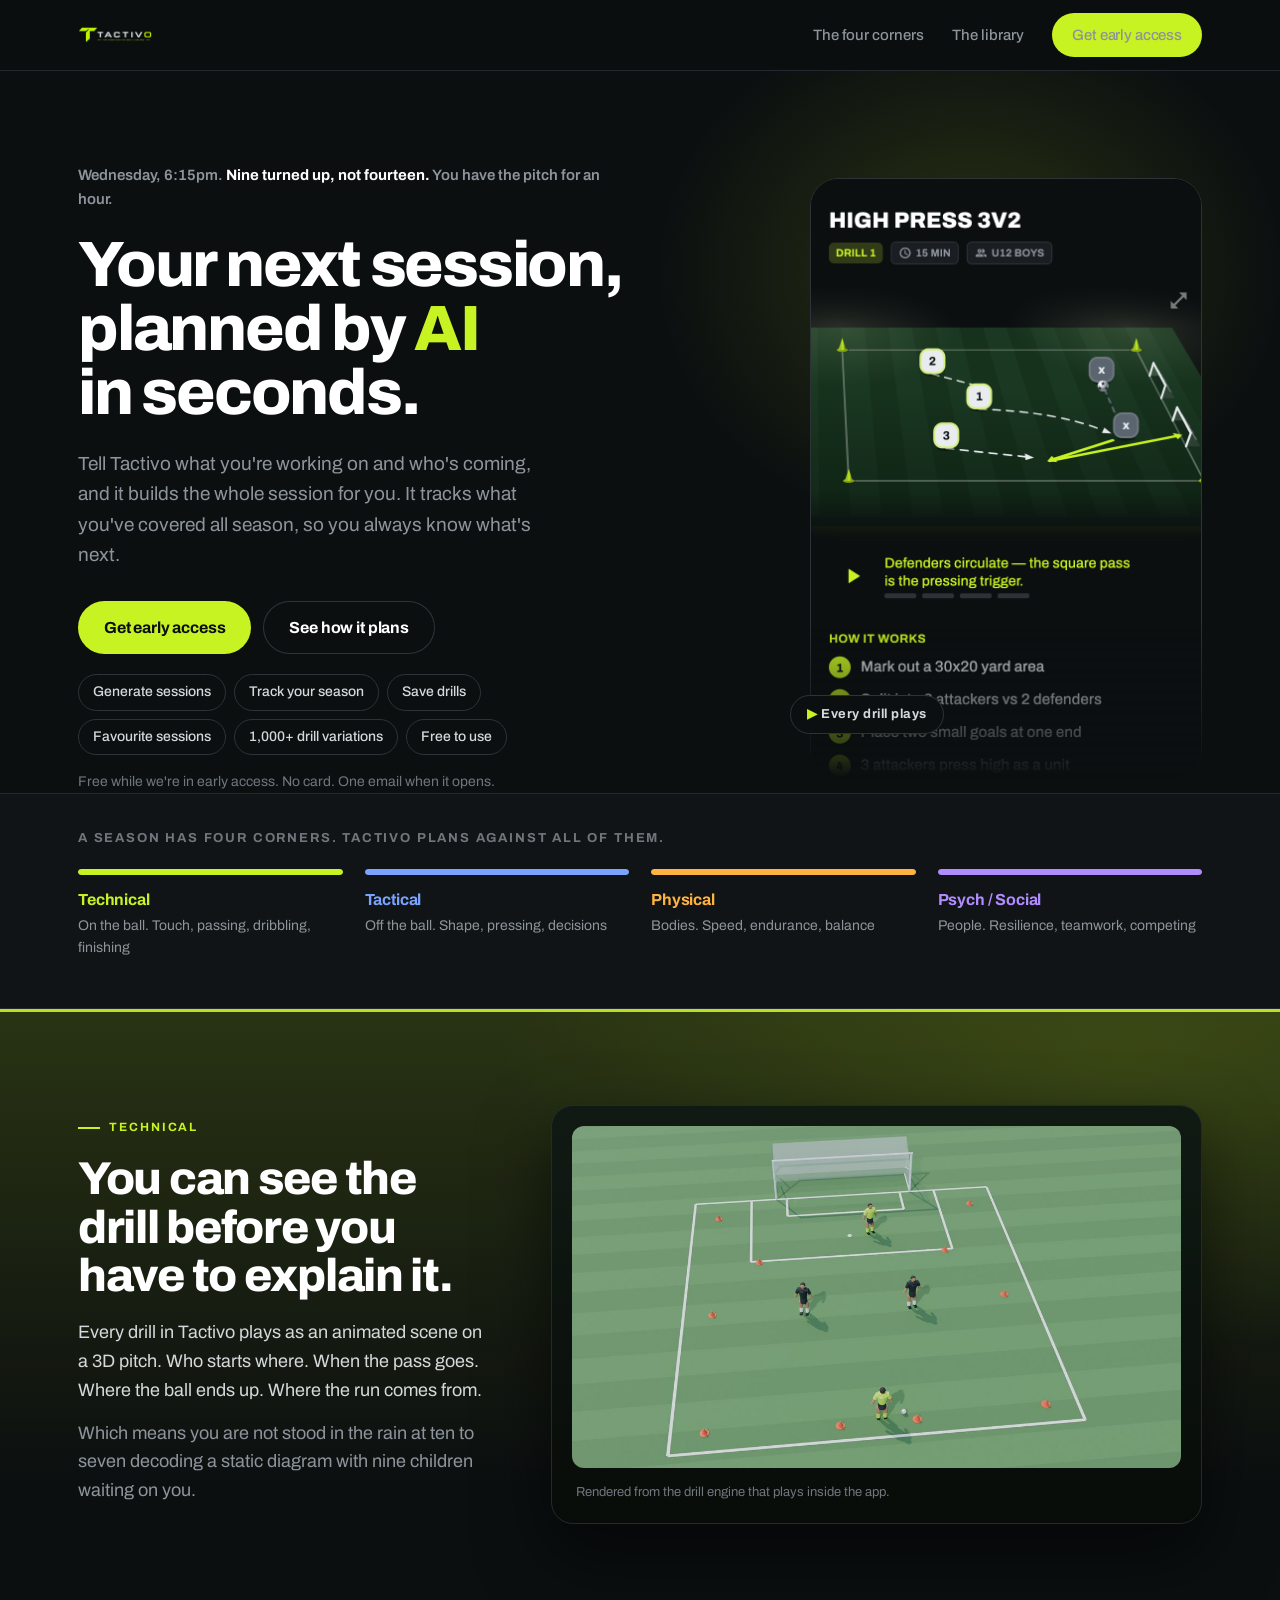
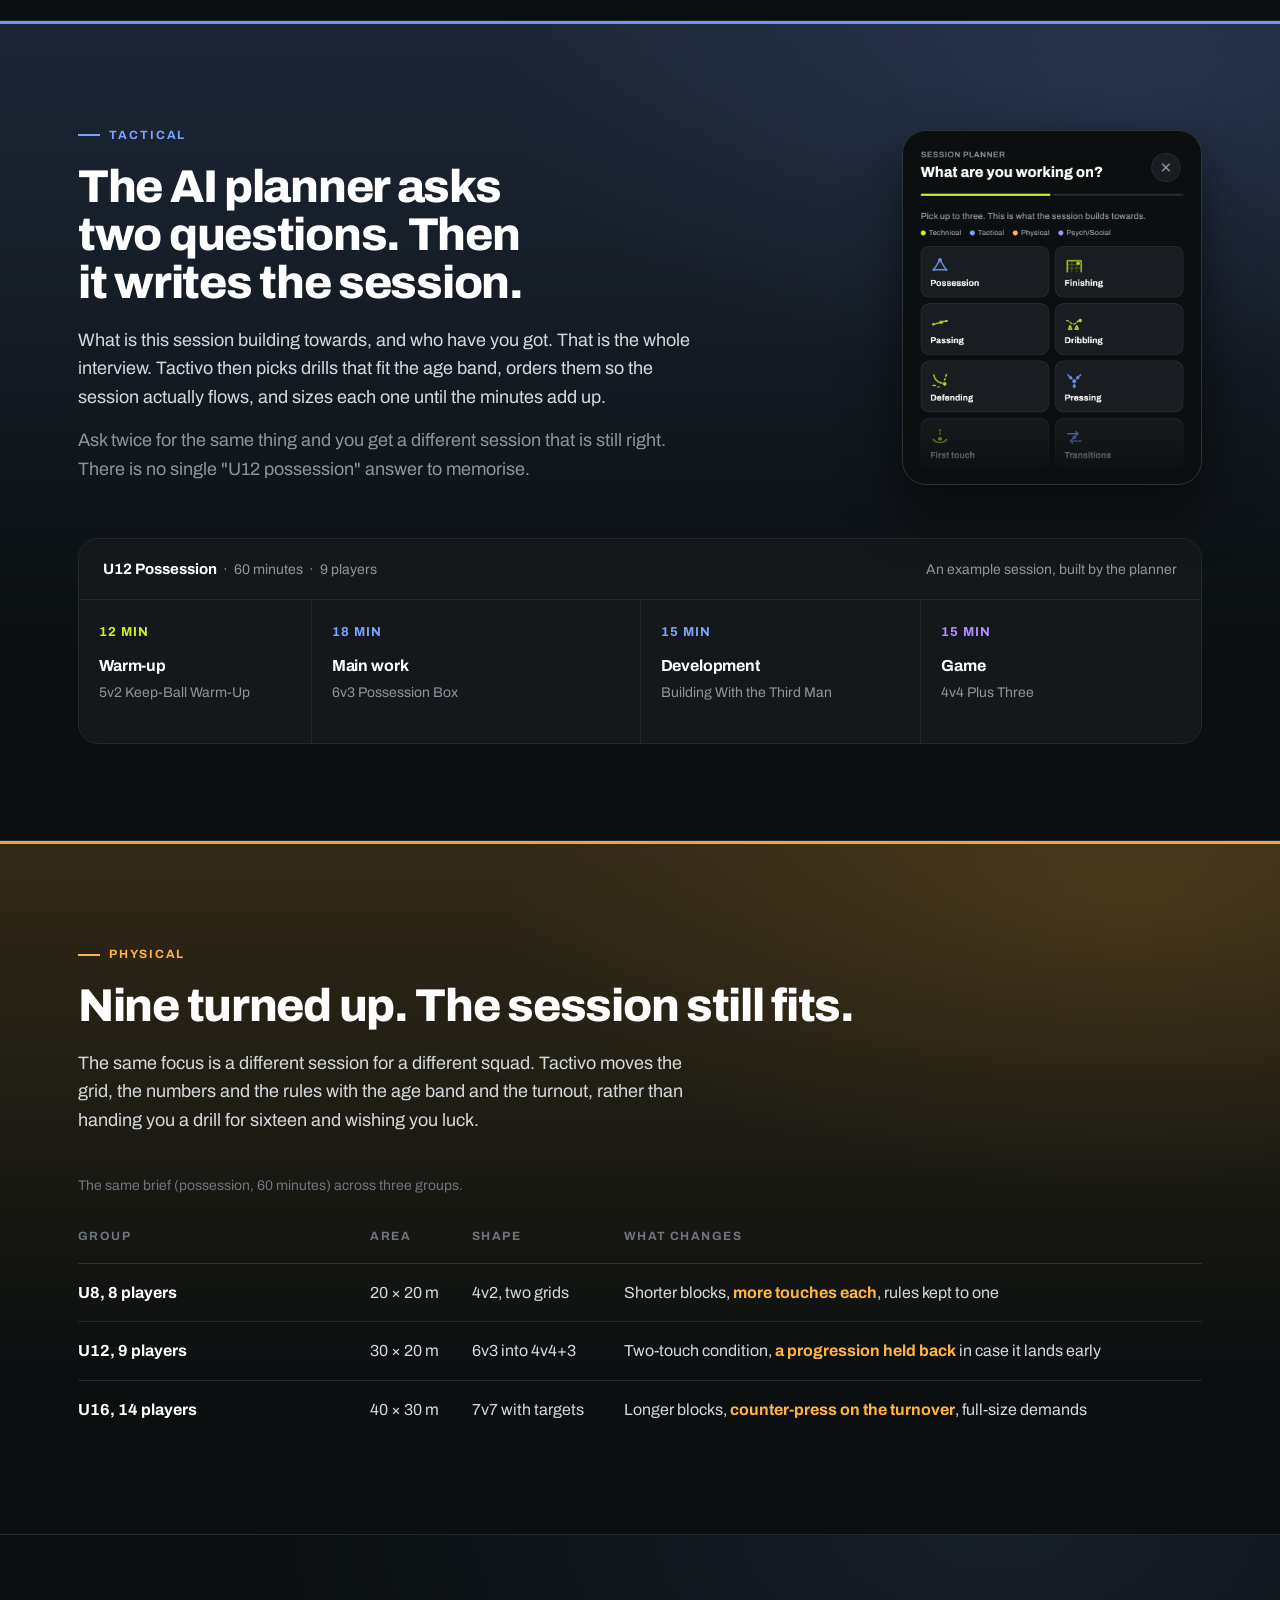
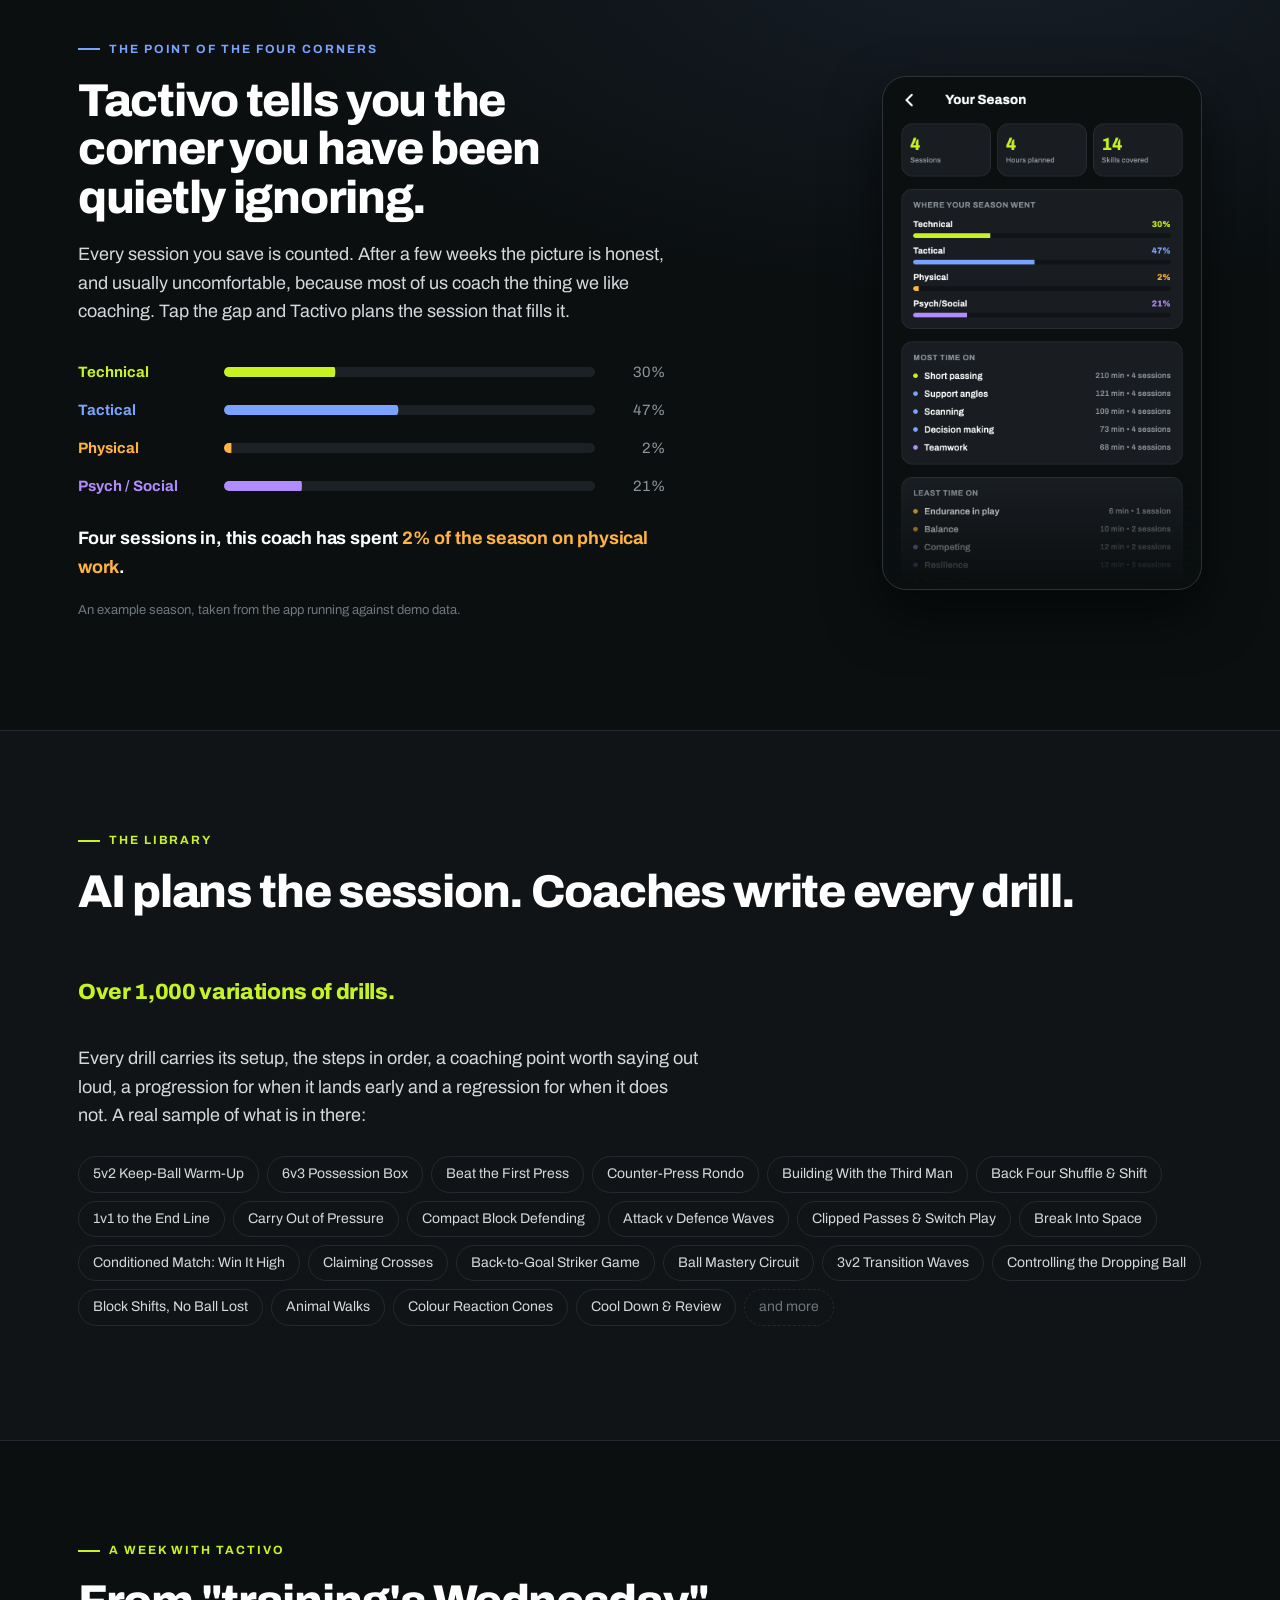
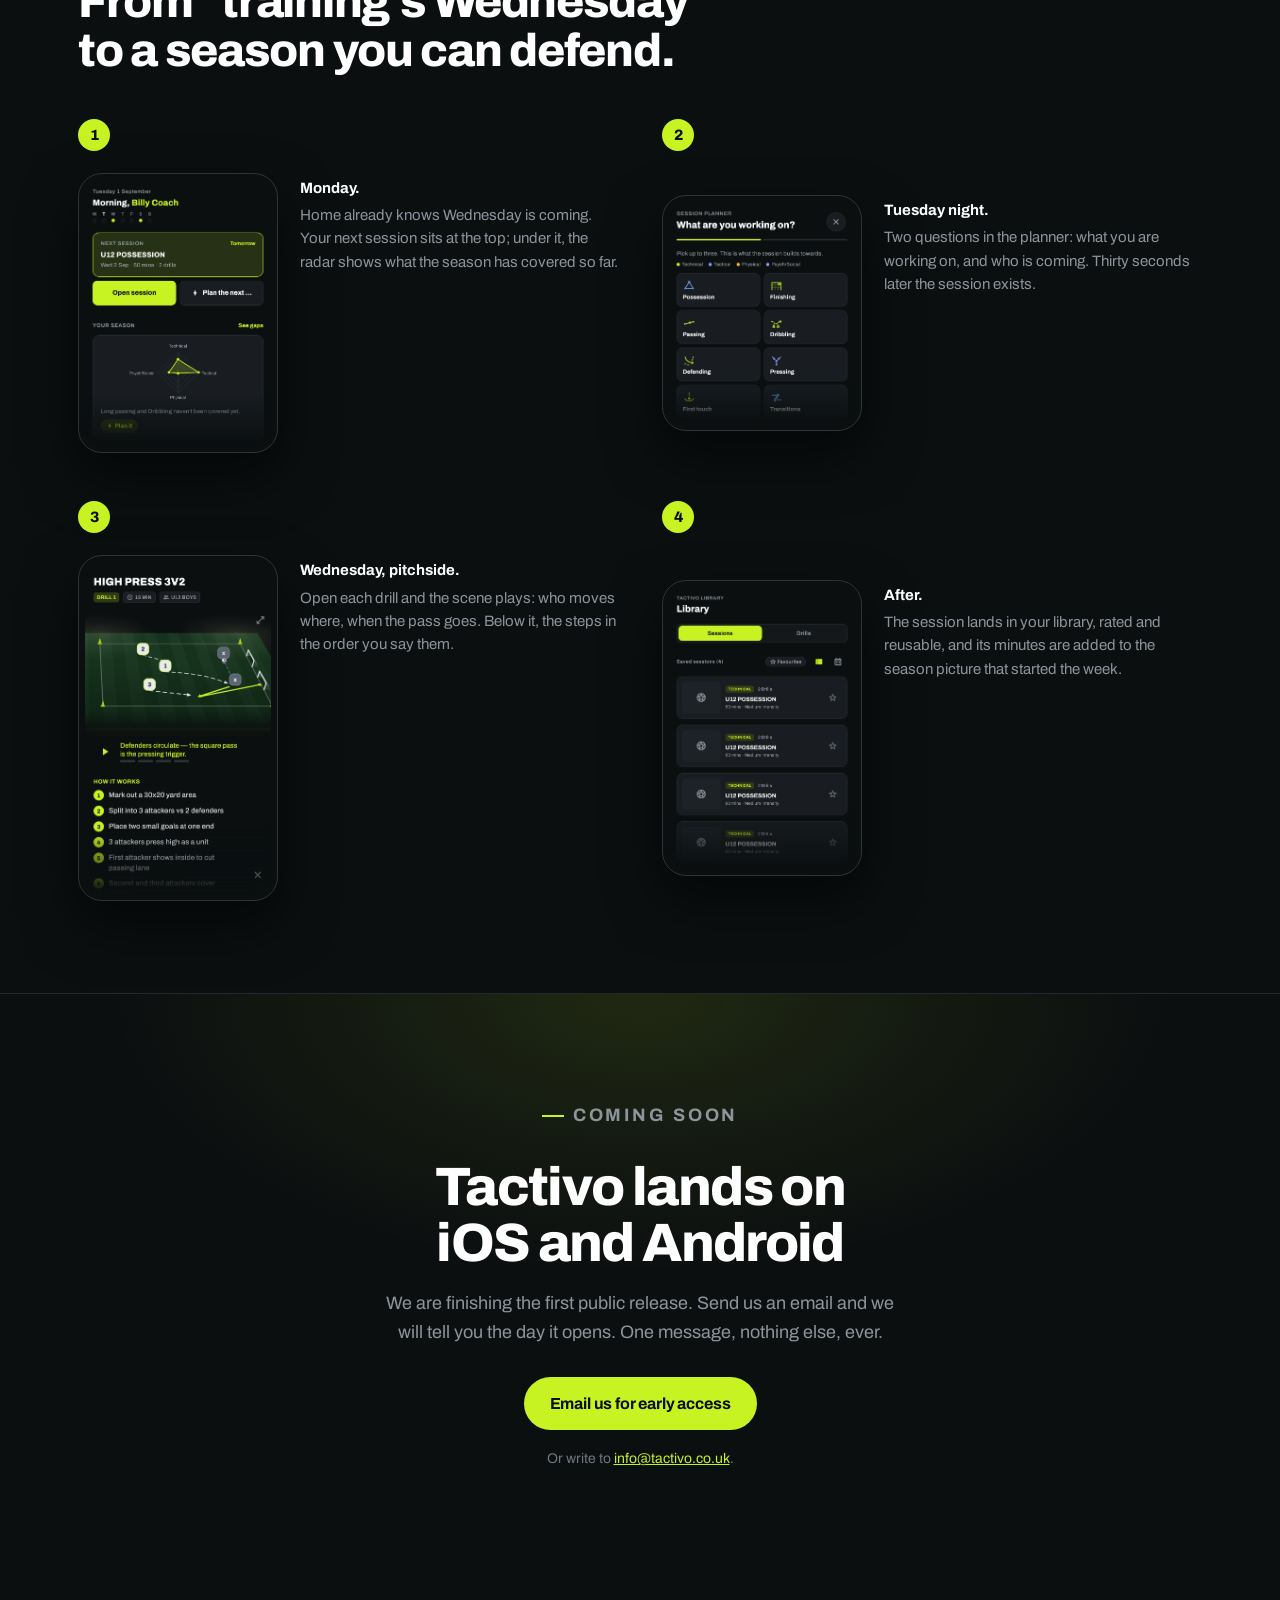
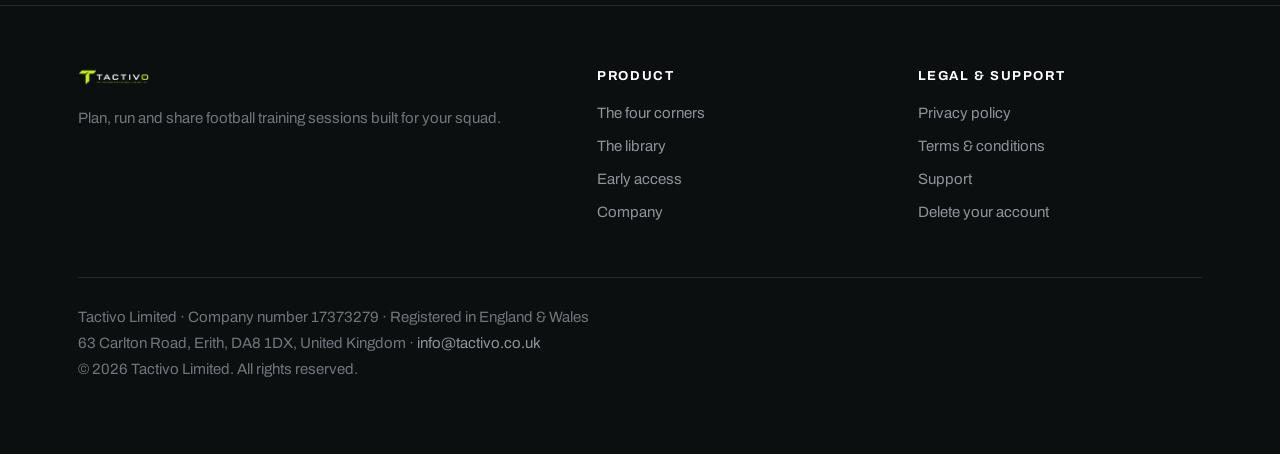
==== commit 55fba0a7: "AI-led hero, one drill-count claim, drop the community section" ====
--- a/index.html
+++ b/index.html
@@ -3,9 +3,12 @@
 
   THESIS: A season has four corners — technical, tactical, physical,
   psych/social — and Tactivo's real claim is that it plans against all four,
-  not just tonight's drill. The page is built as those four colour-owned
-  regions. It refuses the alternating feature-scroll and the uniform grid of
-  icon-heading-text cards.
+  not just tonight's drill. The page is built as colour-owned regions per
+  corner it has a deep-dive for (Technical, Tactical, Physical); Psych/Social
+  stays in the rail and the coverage payoff as a tracked category, with no
+  deep-dive section, since the community/discover feature it would have shown
+  is not committed. It refuses the alternating feature-scroll and the uniform
+  grid of icon-heading-text cards.
 
   OWN-WORLD: The app's own system. Ink #0B0F10 ground, Archivo 400–800, and
   the four-corner palette owning whole regions instead of dotting accents —
@@ -22,8 +25,14 @@
   the page's signature device and its structure.
 
   FORM: Four-corner board; candidate 5 of 7 on the resonance list; seed key
-  d352c591, assigned index 5. Staging: one full-width region per corner, each
-  composed differently, separated by the rail.
+  d352c591, assigned index 5. Staging: one full-width region per corner with a
+  committed feature, each composed differently, separated by the rail.
+
+  2026-09-01 — Carl: rewrote the hero to lead with the AI mechanism and a
+  six-item perk strip (generate, track, save, favourite, 1,000+ variations,
+  free); dropped the Psych/Social deep-dive (the community/discover feature it
+  showed may be cut); reduced every drill-count claim on this page to one
+  line, "over 1,000 variations of drills" — no breakdown, no other digit.
 -->
 <!DOCTYPE html>
 <html lang="en-GB">
@@ -31,7 +40,7 @@
 <meta charset="utf-8">
 <meta name="viewport" content="width=device-width, initial-scale=1">
 <title>Tactivo — the home for football coaches</title>
-<meta name="description" content="Tactivo's AI planner builds your football session in about thirty seconds, sized to the age group, the players who turned up and the time you have, from 245 coach-authored drills and 1,425 age-appropriate variations. Every drill animated. Coming soon on iOS and Android.">
+<meta name="description" content="Tactivo's AI planner builds your football session in seconds, sized to the age group, the players who turned up and the time you have, from over 1,000 drill variations. Free to use. Coming soon on iOS and Android.">
 <link rel="canonical" href="https://tactivo.co.uk/">
 <meta name="theme-color" content="#0b0f10">
 <link rel="icon" href="favicon.png" type="image/png">
@@ -91,12 +100,20 @@
   <div class="wrap">
     <div>
       <p class="standfirst">Wednesday, 6:15pm. <b>Nine turned up, not fourteen.</b> You have the pitch for an hour.</p>
-      <h1>Know what you're coaching <em>before</em> you get there.</h1>
-      <p class="lede">Tactivo's AI planner builds the whole session: warm-up, main work, game. Sized to the age group, the players in front of you and the time you actually have, with every drill animated so you can see it before you coach it.</p>
+      <h1>Your next session, planned by <em>AI</em> in seconds.</h1>
+      <p class="lede">Tell Tactivo what you're working on and who's coming, and it builds the whole session for you. It tracks what you've covered all season, so you always know what's next.</p>
       <div class="actions">
         <a class="btn" href="#access">Get early access</a>
         <a class="btn btn--line" href="#corners">See how it plans</a>
       </div>
+      <ul class="perks">
+        <li>Generate sessions</li>
+        <li>Track your season</li>
+        <li>Save drills</li>
+        <li>Favourite sessions</li>
+        <li>1,000+ drill variations</li>
+        <li>Free to use</li>
+      </ul>
       <p class="fineprint">Free while we're in early access. No card. One email when it opens.</p>
     </div>
 
@@ -244,28 +261,6 @@
   </div>
 </section>
 
-<!-- ═══════════════════════════════════════════════ PSYCH / SOCIAL -->
-<section class="corner" style="--c: var(--social)" aria-labelledby="soc-h">
-  <div class="wrap soc-split">
-    <div class="shotwrap up"><span><img src="img/app-community.png" alt="The Tactivo community feed: coaches posting sessions they have run, with the drill diagram, the age group and how it went." width="786" height="1400" loading="lazy"></span></div>
-    <div class="up">
-      <p class="kicker">Psych / Social</p>
-      <h2 class="head" id="soc-h">The bit no drill library gives you: other coaches.</h2>
-      <p class="say">Share a session you ran and say honestly how it went. Save one that worked for somebody else. Message the coach who posted it and ask what you would have to change for your lot.</p>
-      <div class="quotewall">
-        <div class="saidline">
-          <p>Ran this with the U11s tonight. The six-second rule turned a quiet group into the loudest session we have had all season.</p>
-          <cite>Example session note. Written by us, not a customer quote.</cite>
-        </div>
-        <div class="saidline">
-          <p>Two weeks of defending the box and we finally kept a clean sheet. Simple drill, repeated until it was boring, then it worked.</p>
-          <cite>Example session note. Written by us, not a customer quote.</cite>
-        </div>
-      </div>
-    </div>
-  </div>
-</section>
-
 <!-- ═══════════════════════════════════════════════ the payoff -->
 <section class="payoff" aria-labelledby="pay-h">
   <div class="wrap">
@@ -311,17 +306,12 @@
     <div class="libhead">
       <div>
         <p class="kicker" style="--c: var(--technical)">The library</p>
-        <h2 class="head" id="lib-h">Written by coaches. All 245 of them.</h2>
-      </div>
-      <div class="counts">
-        <div><b>245</b><span>coach-authored drills</span></div>
-        <div><b>1,425</b><span>age-appropriate variations</span></div>
-        <div><b>4</b><span>corners, every one covered</span></div>
-      </div>
-    </div>
-
-    <p class="say">Every drill carries its setup, the steps in order, a coaching point worth saying out loud, a progression for when it lands early and a regression for when it does not. Each one is also written for the age bands it suits, with its own pitch size and its own rules.</p>
-    <p class="say dim" style="margin-bottom: 26px">Count every age band and every difficulty version as its own way to run the session and the library comes to <b style="color: var(--text)">1,425</b>. A real sample of what is in there:</p>
+        <h2 class="head" id="lib-h">AI plans the session. Coaches write every drill.</h2>
+      </div>
+      <p class="libstat">Over 1,000 variations of drills.</p>
+    </div>
+
+    <p class="say" style="margin-bottom: 26px">Every drill carries its setup, the steps in order, a coaching point worth saying out loud, a progression for when it lands early and a regression for when it does not. A real sample of what is in there:</p>
 
     <div class="titles up" aria-label="A sample of drill titles from the Tactivo library">
       <span>5v2 Keep-Ball Warm-Up</span>
@@ -346,7 +336,7 @@
       <span>Animal Walks</span>
       <span>Colour Reaction Cones</span>
       <span>Cool Down &amp; Review</span>
-      <span class="more">+ 223 more</span>
+      <span class="more">and more</span>
     </div>
   </div>
 </section>
--- a/style.css
+++ b/style.css
@@ -197,8 +197,27 @@
 
 .hero .actions { display: flex; flex-wrap: wrap; gap: 12px; }
 
+.perks {
+  list-style: none;
+  display: flex;
+  flex-wrap: wrap;
+  gap: 8px;
+  margin: 20px 0 0;
+  padding: 0;
+}
+
+.perks li {
+  font-size: 14px;
+  font-weight: 500;
+  color: var(--body);
+  border: 1px solid var(--hair-2);
+  border-radius: 999px;
+  padding: 6px 14px;
+  white-space: nowrap;
+}
+
 .hero .fineprint {
-  margin: 18px 0 0;
+  margin: 16px 0 0;
   font-size: 14px;
   color: var(--faint);
 }
@@ -536,22 +555,6 @@
 .resize tbody tr:last-child td { border-bottom: 0; }
 .resize .em { color: var(--physical); font-weight: 700; }
 
-/* — social: community — */
-
-.soc-split {
-  display: grid;
-  grid-template-columns: minmax(0, 0.78fr) minmax(0, 1.22fr);
-  gap: 56px;
-  align-items: center;
-}
-
-.soc-split .shotwrap { width: 100%; max-width: 300px; }
-
-.quotewall { display: grid; gap: 20px; }
-
-.saidline { border-top: 2px solid var(--social); padding-top: 16px; }
-.saidline p { margin: 0; font-size: 17px; color: var(--body); }
-.saidline cite { display: block; margin-top: 6px; font-style: normal; font-size: 14px; color: var(--faint); }
 
 /* ============================================================ coverage payoff */
 
@@ -639,17 +642,13 @@
   margin-bottom: 34px;
 }
 
-.counts { display: flex; gap: 40px; flex-wrap: wrap; }
-
-.counts div b {
-  display: block;
-  font-size: 40px;
+.libstat {
+  font-size: 22px;
   font-weight: 800;
-  letter-spacing: -0.03em;
-  line-height: 1;
-}
-
-.counts div span { font-size: 14px; color: var(--muted); }
+  letter-spacing: -0.015em;
+  color: var(--technical);
+  margin: 0;
+}
 
 .titles { display: flex; flex-wrap: wrap; gap: 8px; margin-bottom: 22px; }
 
@@ -870,14 +869,12 @@
   .hero .wrap,
   .tech-grid,
   .tac-split,
-  .soc-split,
   .payoff .wrap { grid-template-columns: 1fr; gap: 44px; }
 
   .hero { padding-top: 64px; }
   .hero-shot { justify-self: start; margin-bottom: -40px; max-width: 330px; }
   .hero-shot figcaption { left: auto; right: -8px; bottom: 30px; }
   .tac-split .shotwrap,
-  .soc-split .shotwrap,
   .payoff .shotwrap { justify-self: start; }
   .corner { padding: 72px 0; }
   .walk { grid-template-columns: 1fr; gap: 40px; }
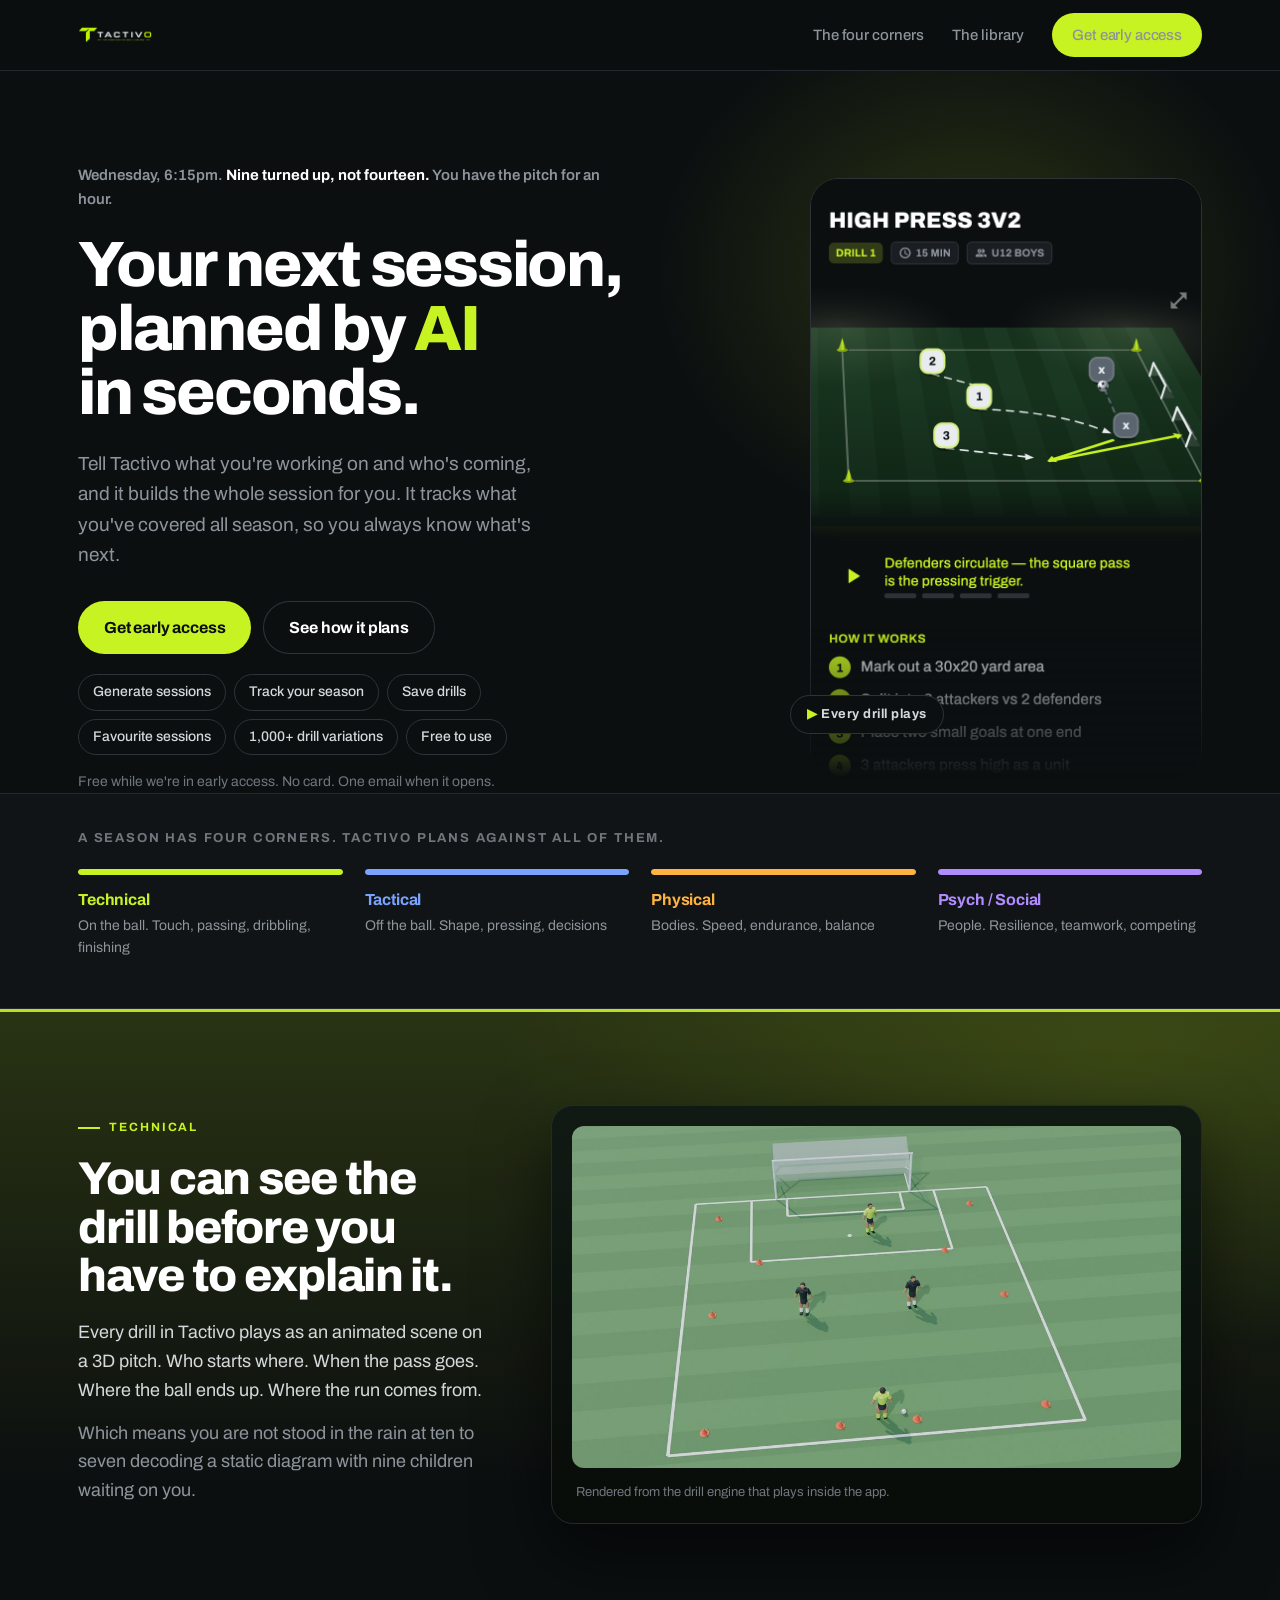
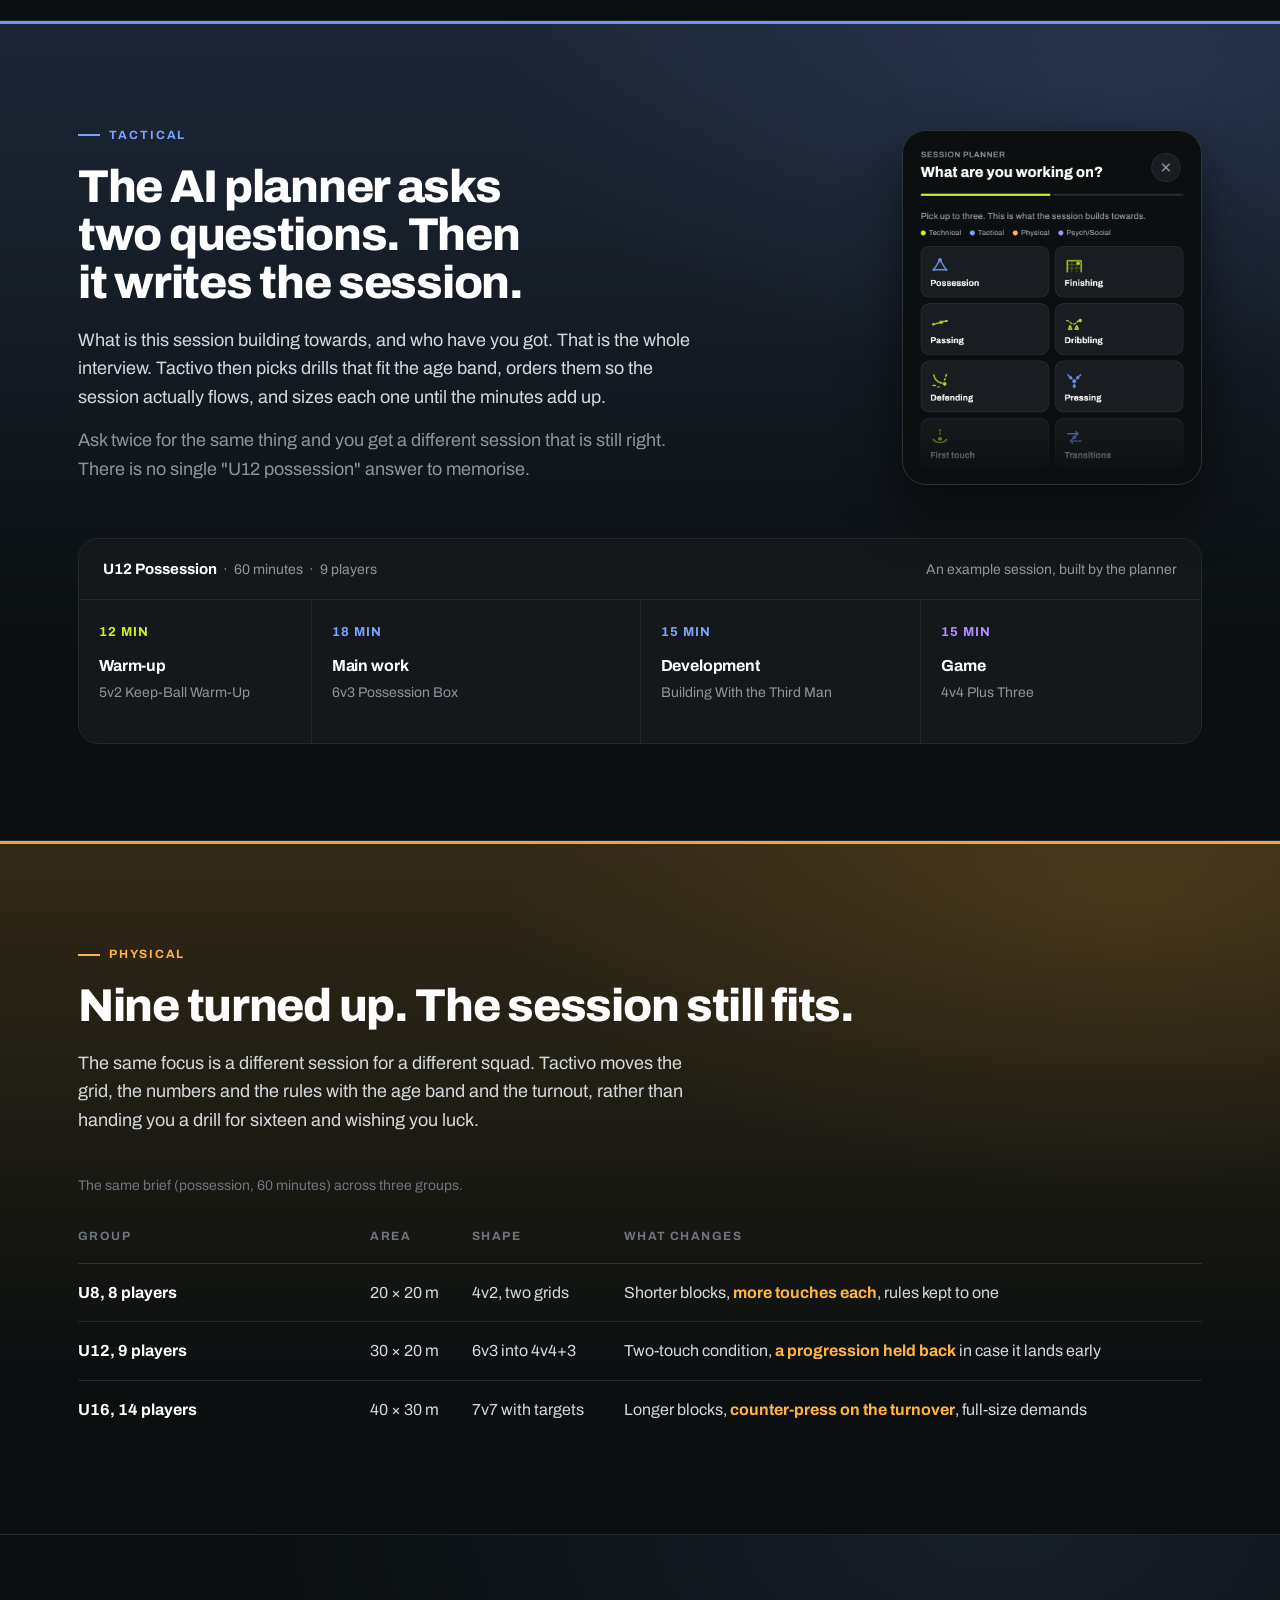
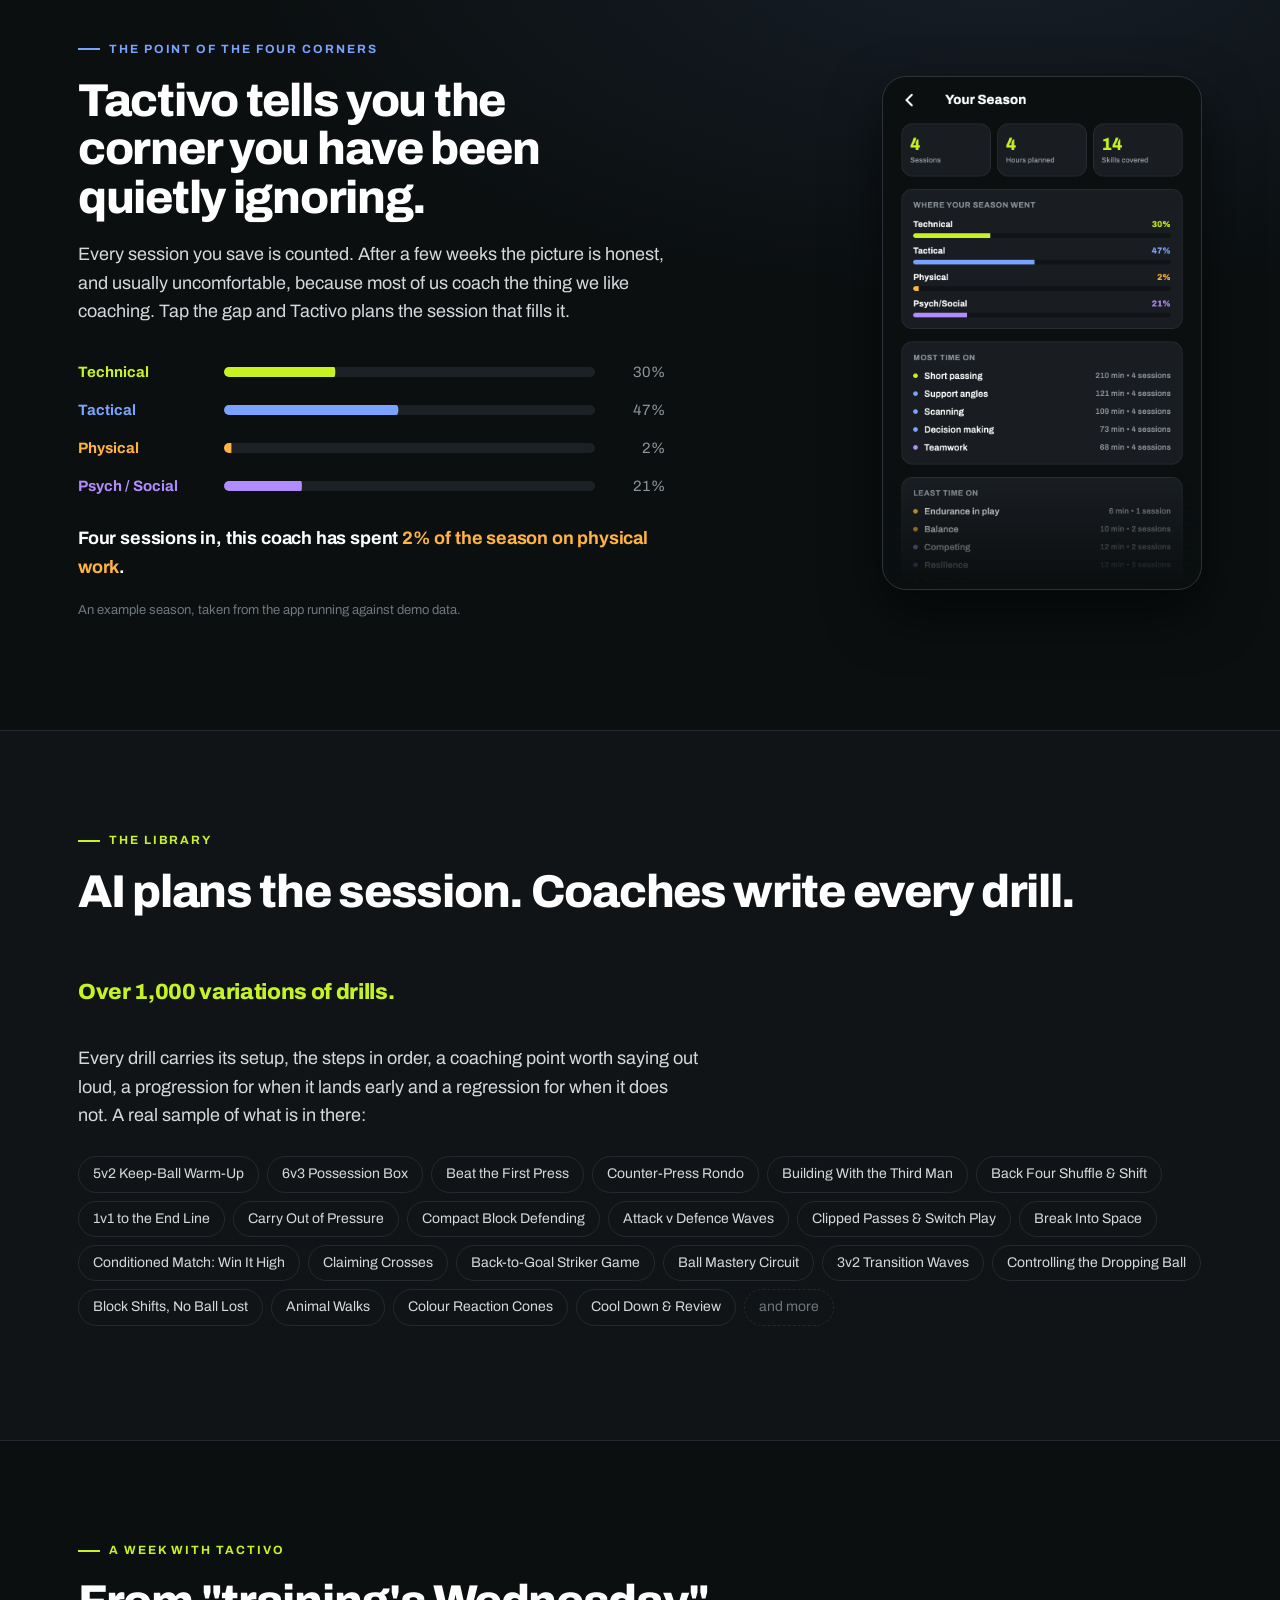
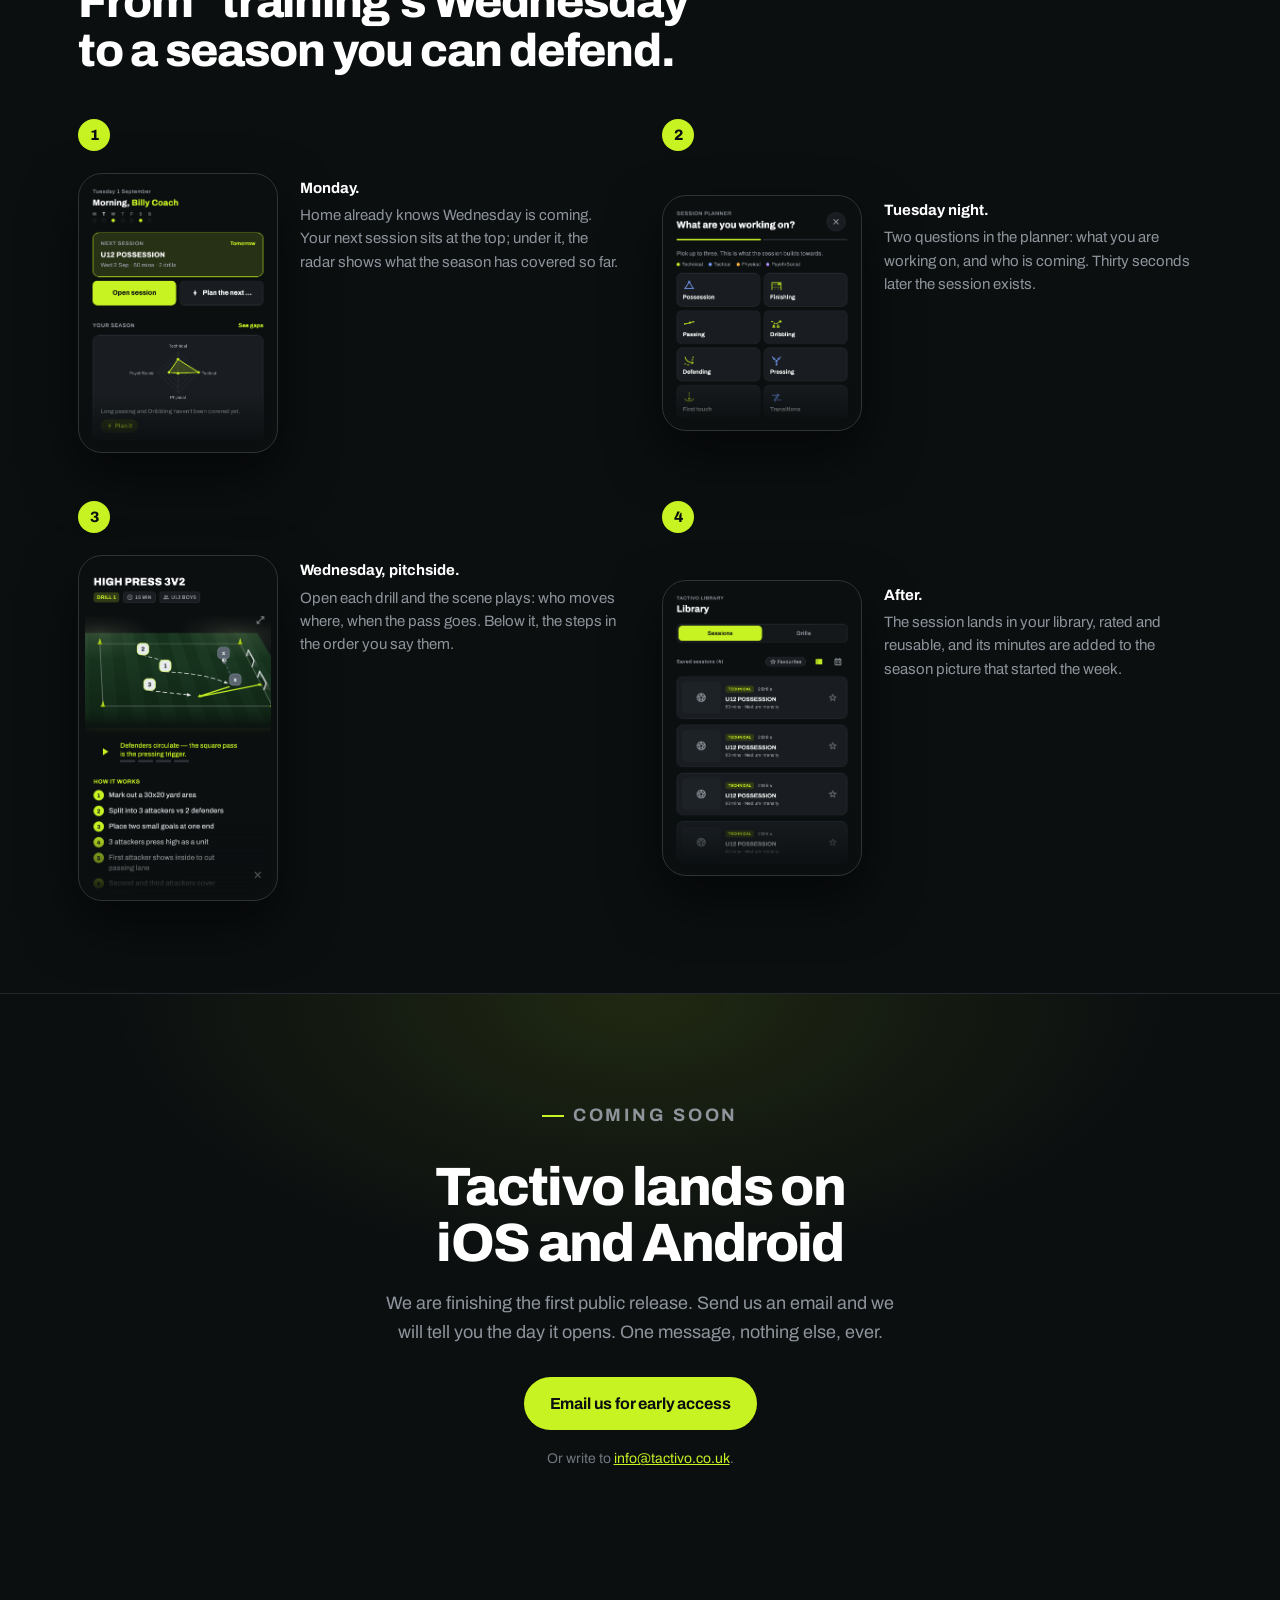
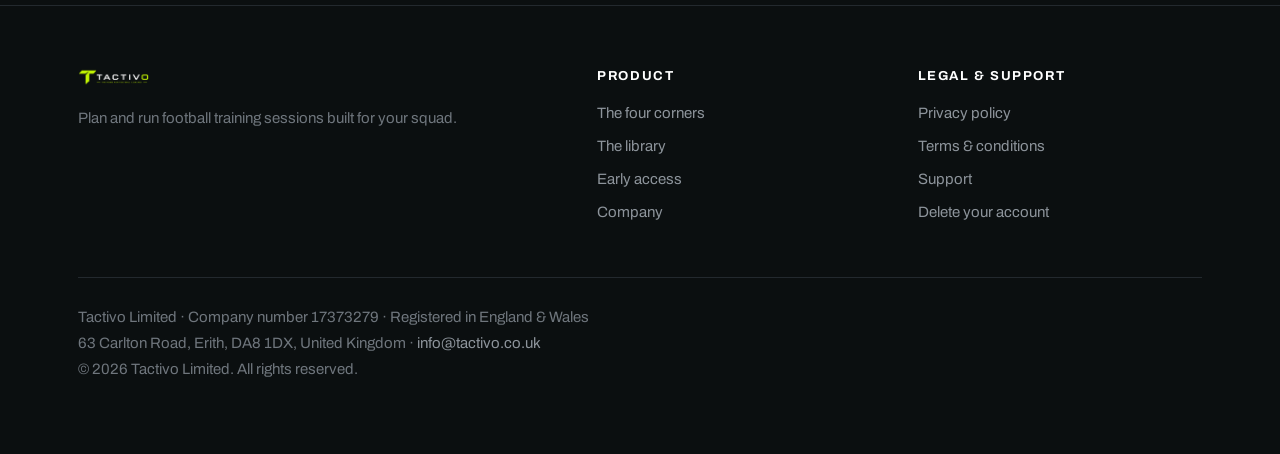
==== commit 5addcb31: "Legal pages: match the app as it actually is Two kinds of correction.  Features that no longer exist" ====
--- a/index.html
+++ b/index.html
@@ -49,7 +49,7 @@
 <meta property="og:type" content="website">
 <meta property="og:site_name" content="Tactivo">
 <meta property="og:title" content="Tactivo — the home for football coaches">
-<meta property="og:description" content="Plan, run and share football training sessions built for your squad.">
+<meta property="og:description" content="Plan and run football training sessions built for your squad.">
 <meta property="og:url" content="https://tactivo.co.uk/">
 <meta property="og:image" content="https://tactivo.co.uk/img/og.png">
 <meta name="twitter:card" content="summary_large_image">
@@ -398,7 +398,7 @@
     <div class="cols">
       <div>
         <img src="img/logo.png" alt="Tactivo" width="1200" height="408">
-        <p>Plan, run and share football training sessions built for your squad.</p>
+        <p>Plan and run football training sessions built for your squad.</p>
       </div>
       <div>
         <h3>Product</h3>
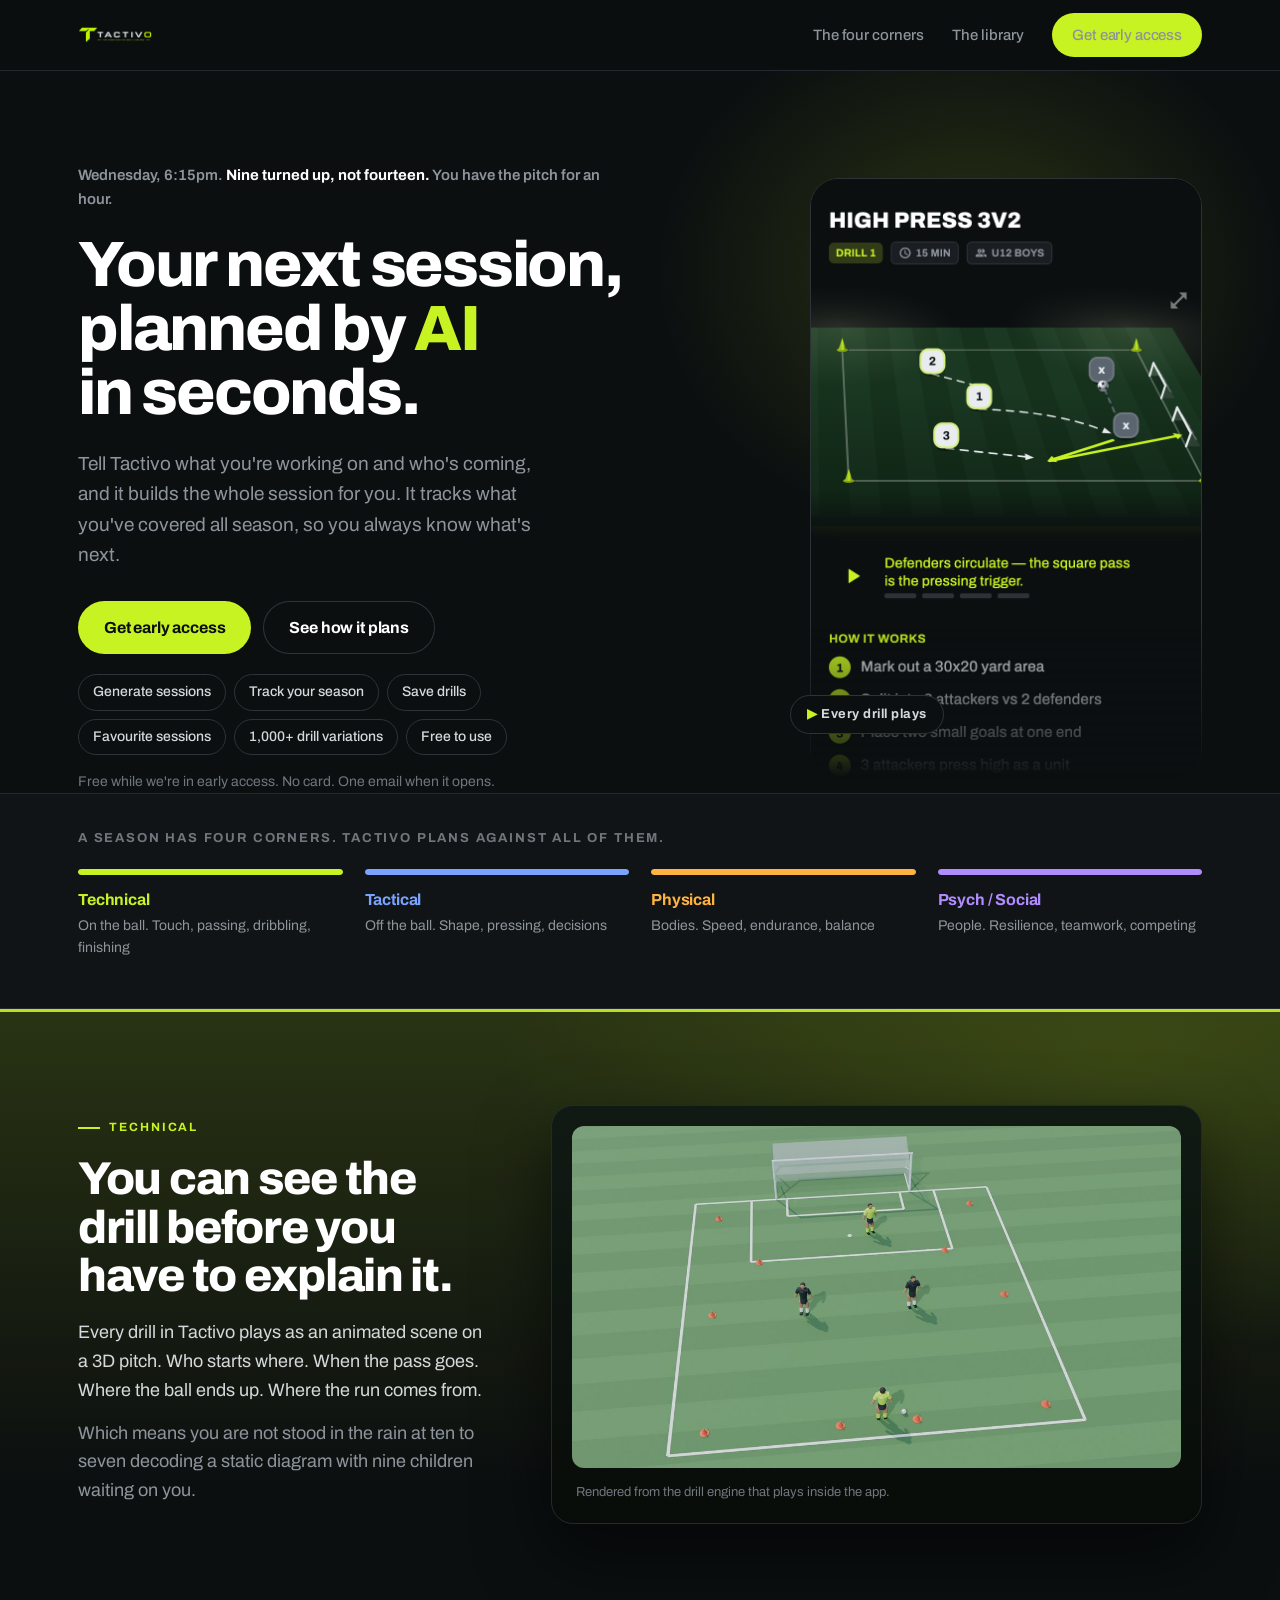
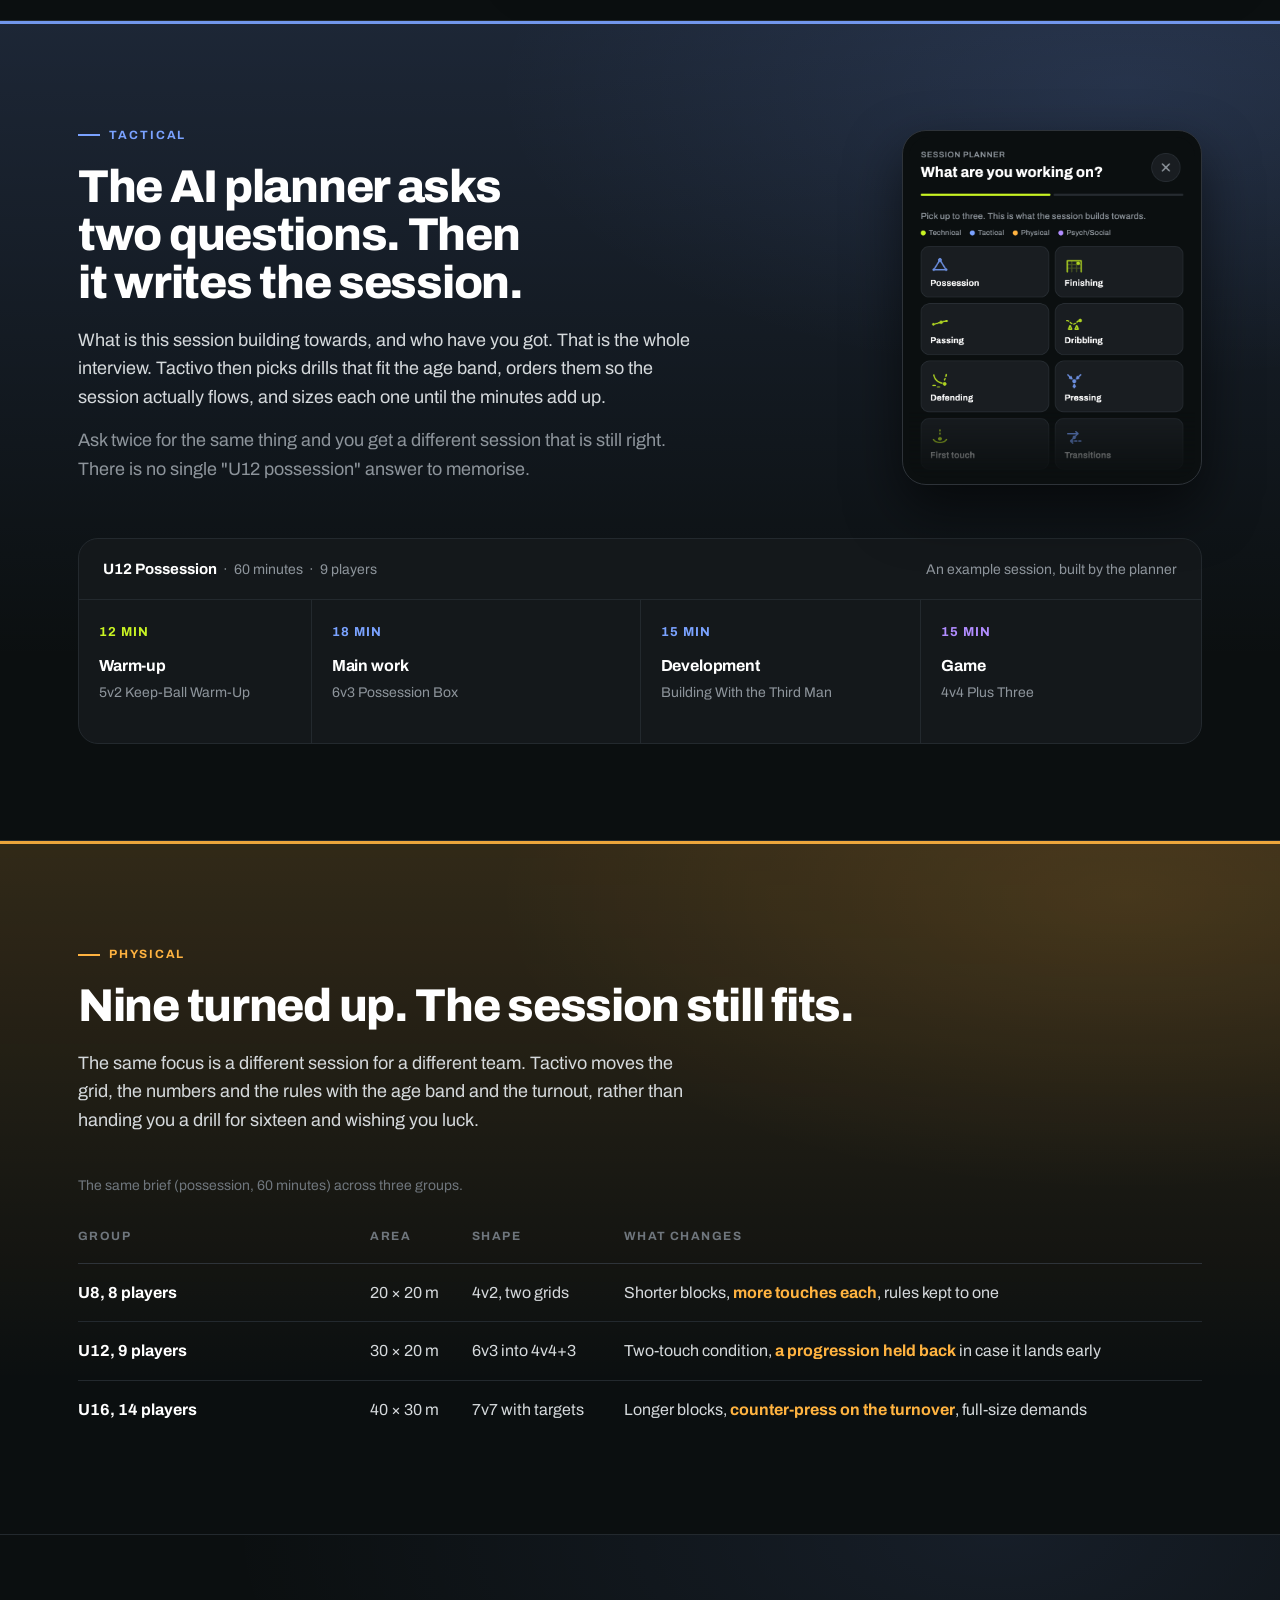
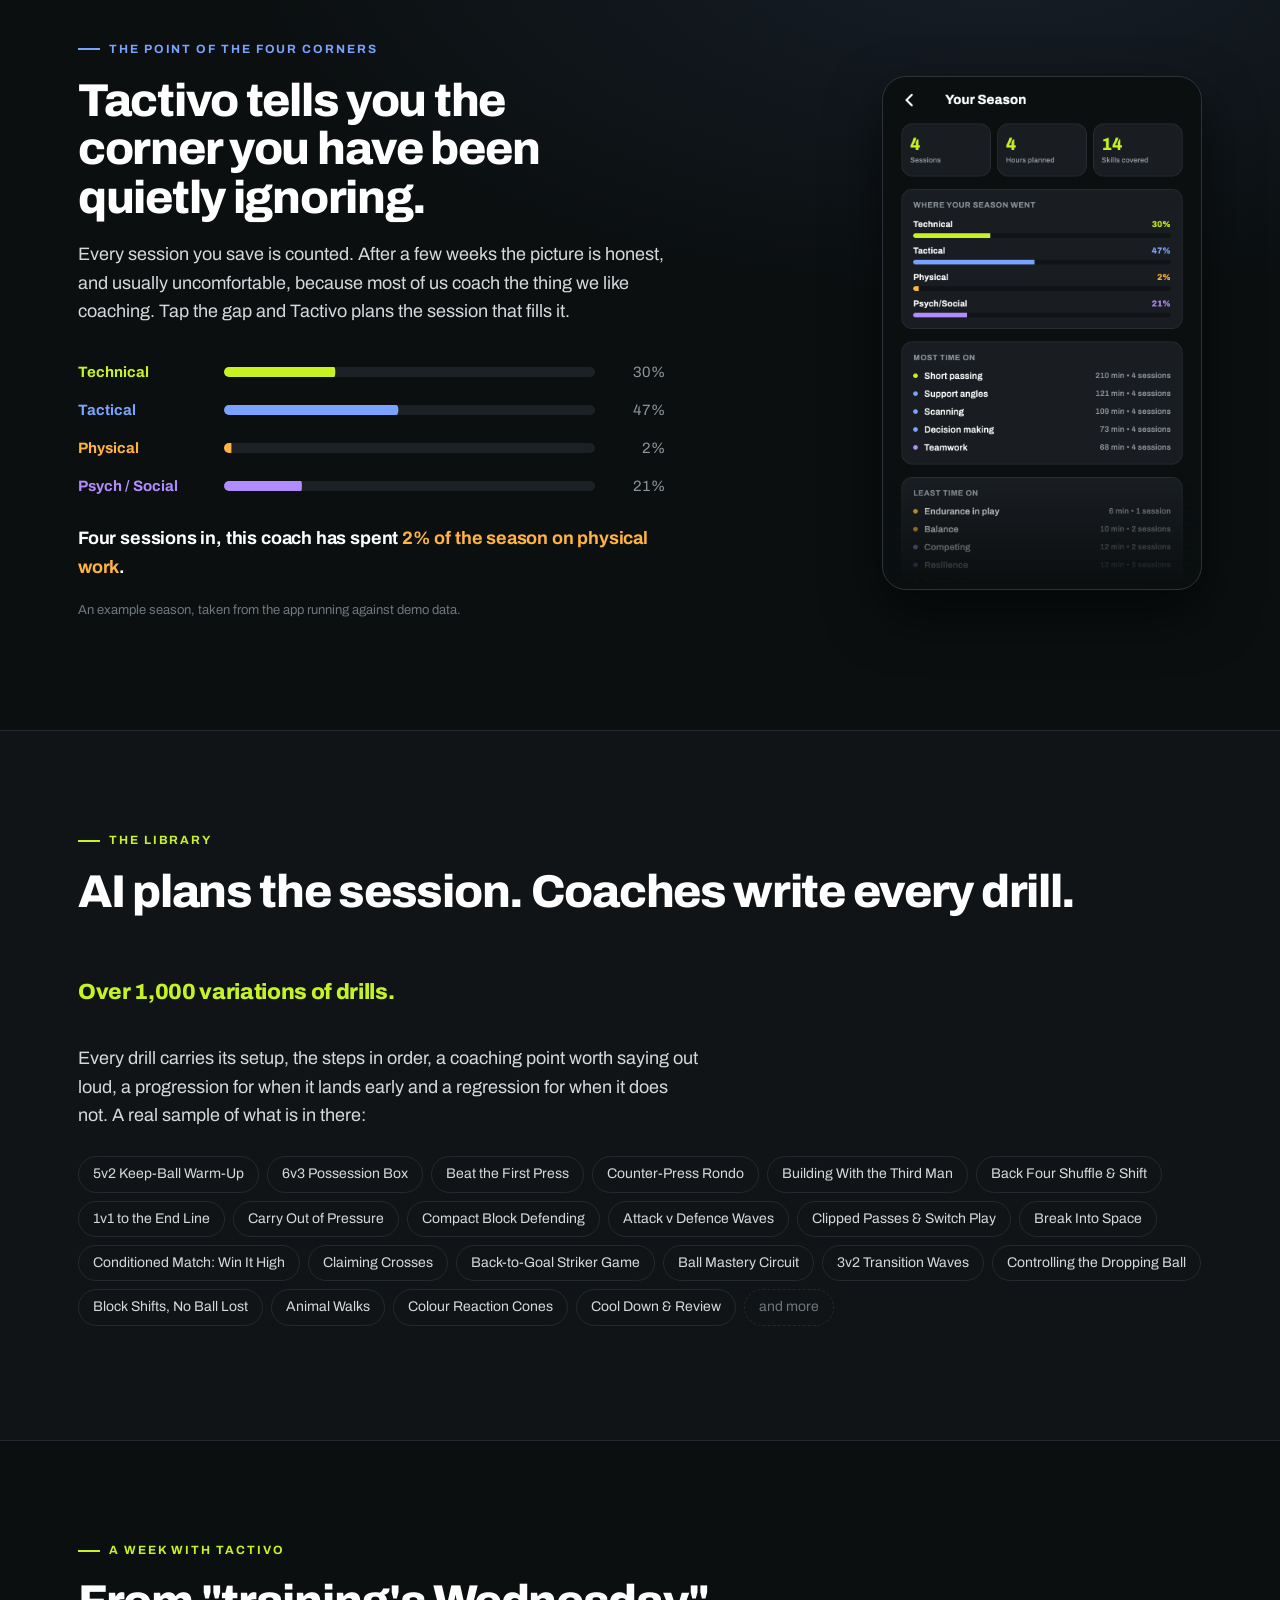
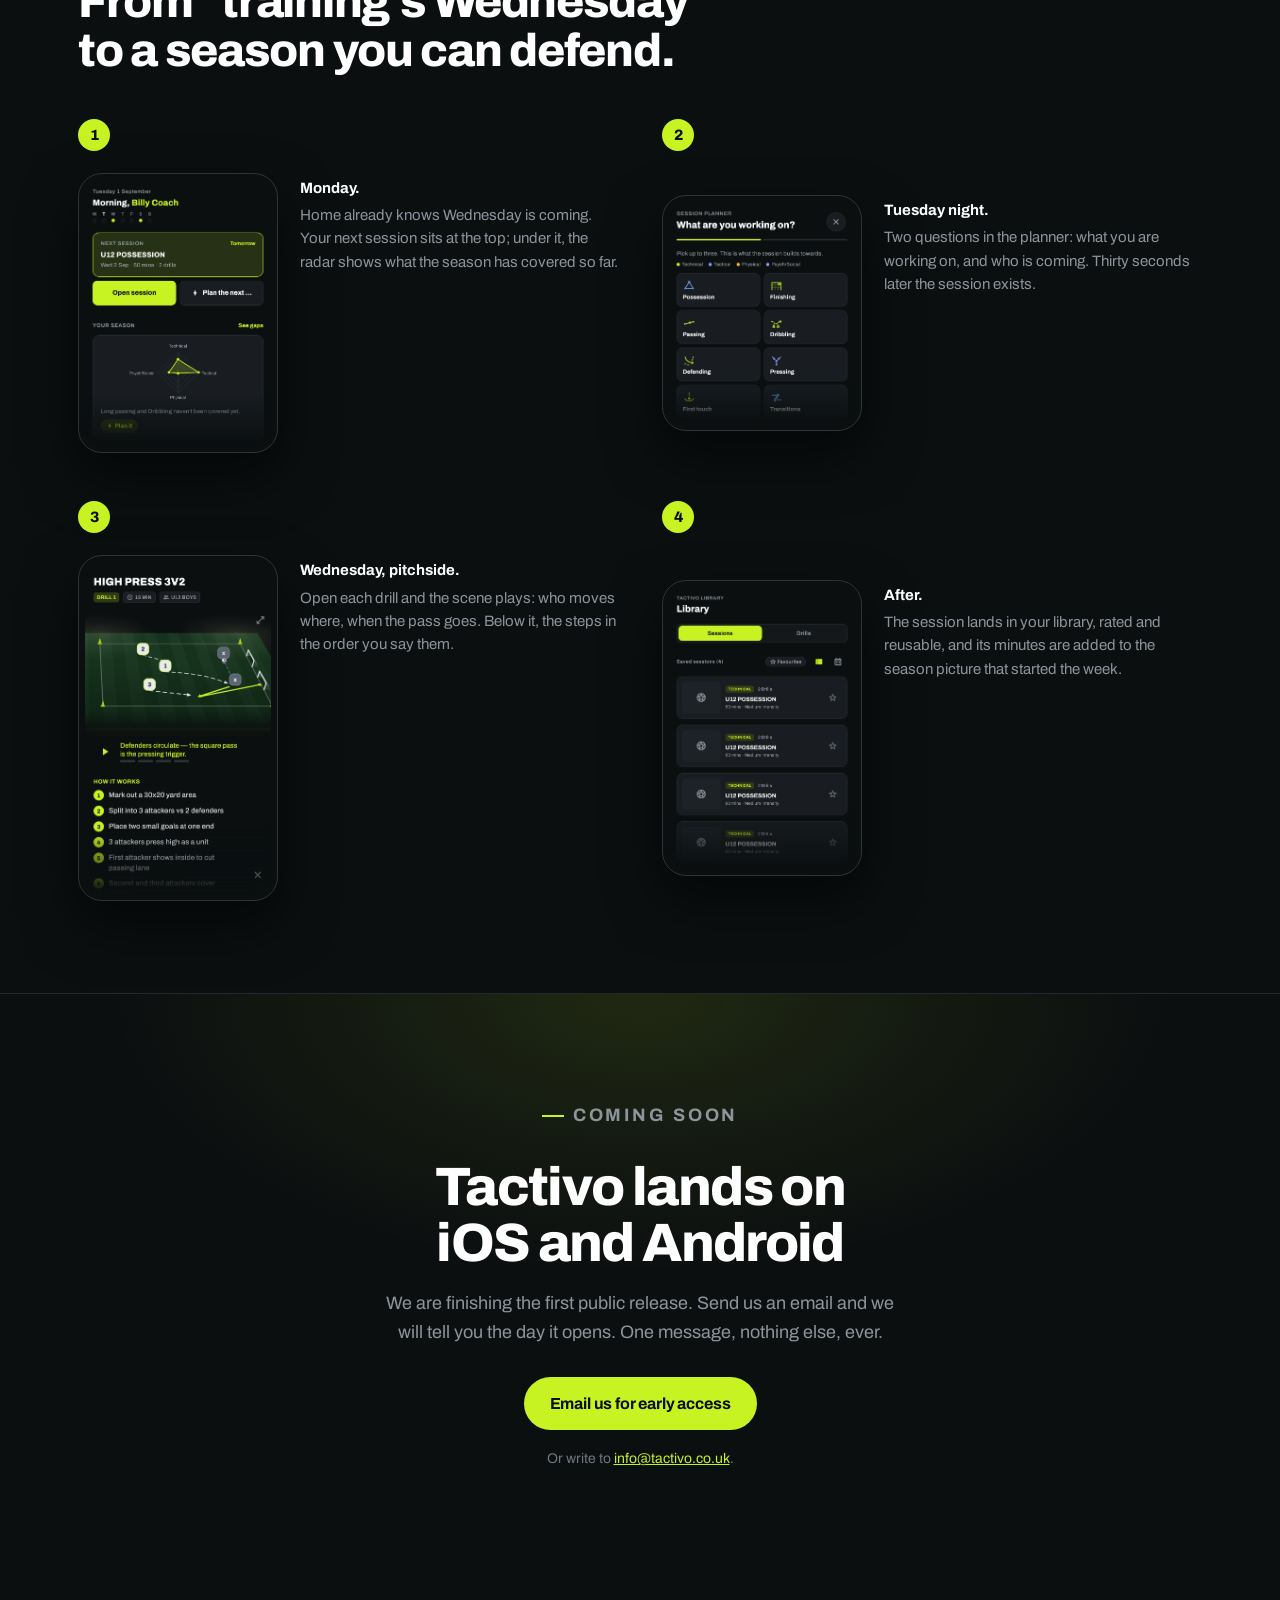
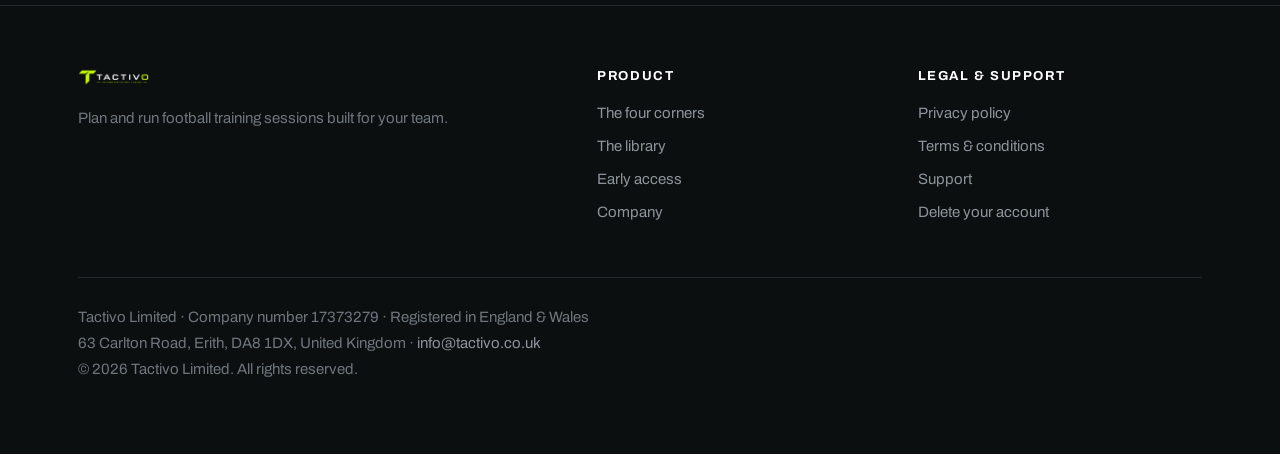
==== commit 0c6aecfb: "copy: squad -> team, matching the app and the App Store listing Co-Authored-By: Claude Opus 5 <norep" ====
--- a/index.html
+++ b/index.html
@@ -49,7 +49,7 @@
 <meta property="og:type" content="website">
 <meta property="og:site_name" content="Tactivo">
 <meta property="og:title" content="Tactivo — the home for football coaches">
-<meta property="og:description" content="Plan and run football training sessions built for your squad.">
+<meta property="og:description" content="Plan and run football training sessions built for your team.">
 <meta property="og:url" content="https://tactivo.co.uk/">
 <meta property="og:image" content="https://tactivo.co.uk/img/og.png">
 <meta name="twitter:card" content="summary_large_image">
@@ -225,7 +225,7 @@
   <div class="wrap">
     <p class="kicker">Physical</p>
     <h2 class="head" id="phy-h">Nine turned up. The session still fits.</h2>
-    <p class="say">The same focus is a different session for a different squad. Tactivo moves the grid, the numbers and the rules with the age band and the turnout, rather than handing you a drill for sixteen and wishing you luck.</p>
+    <p class="say">The same focus is a different session for a different team. Tactivo moves the grid, the numbers and the rules with the age band and the turnout, rather than handing you a drill for sixteen and wishing you luck.</p>
 
     <table class="resize up">
       <caption>The same brief (possession, 60 minutes) across three groups.</caption>
@@ -398,7 +398,7 @@
     <div class="cols">
       <div>
         <img src="img/logo.png" alt="Tactivo" width="1200" height="408">
-        <p>Plan and run football training sessions built for your squad.</p>
+        <p>Plan and run football training sessions built for your team.</p>
       </div>
       <div>
         <h3>Product</h3>
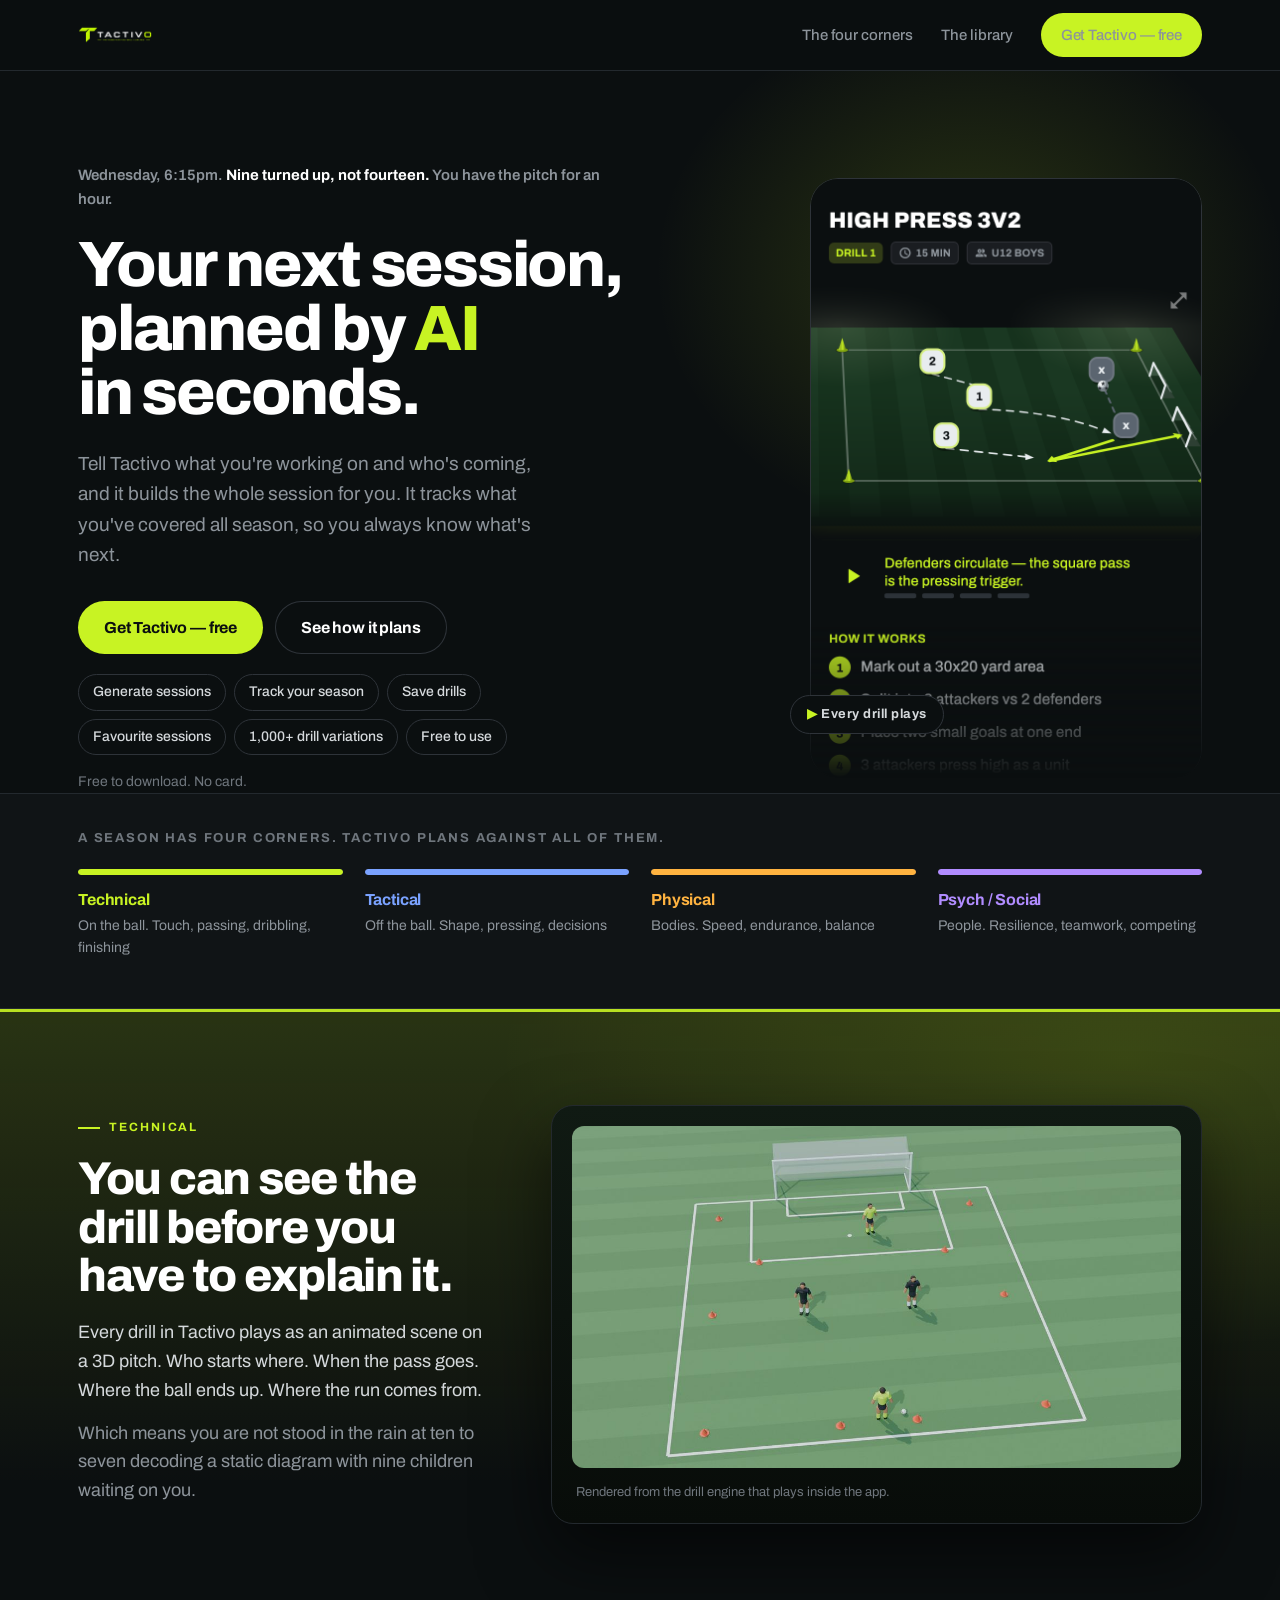
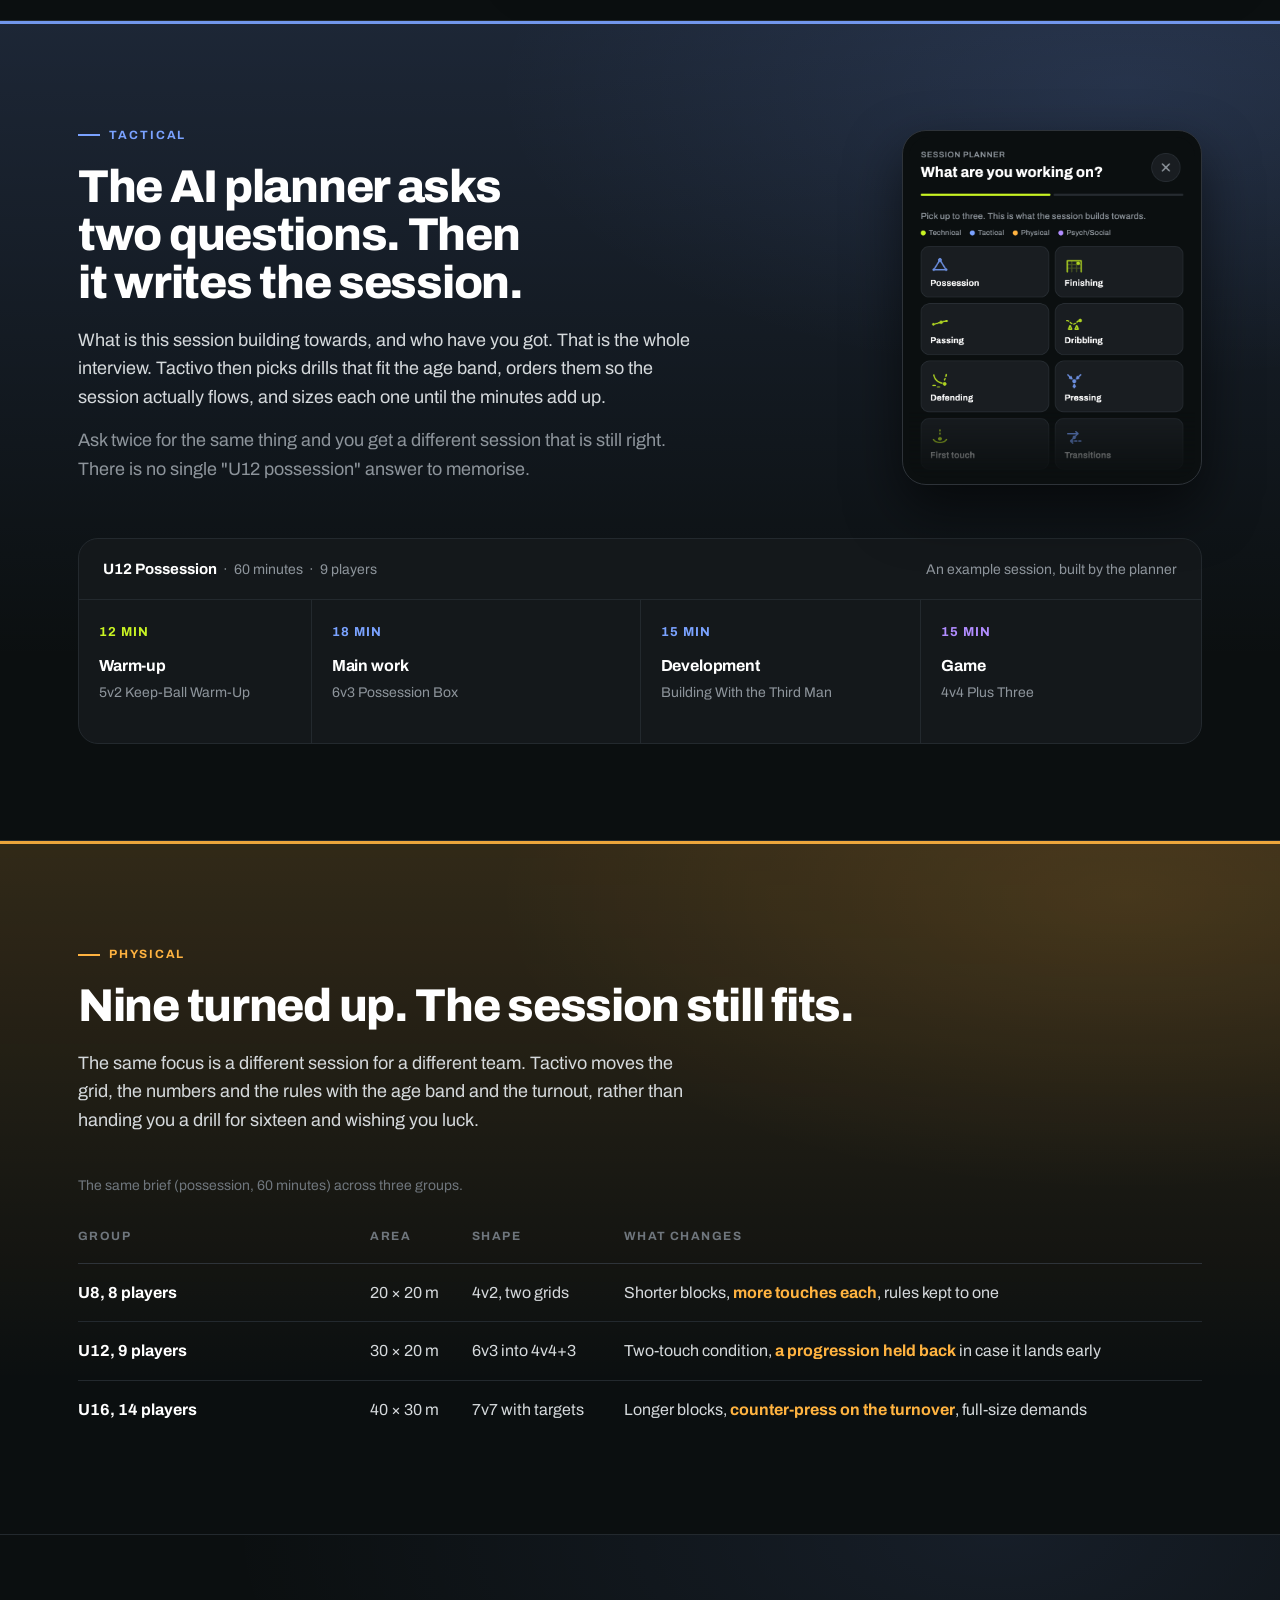
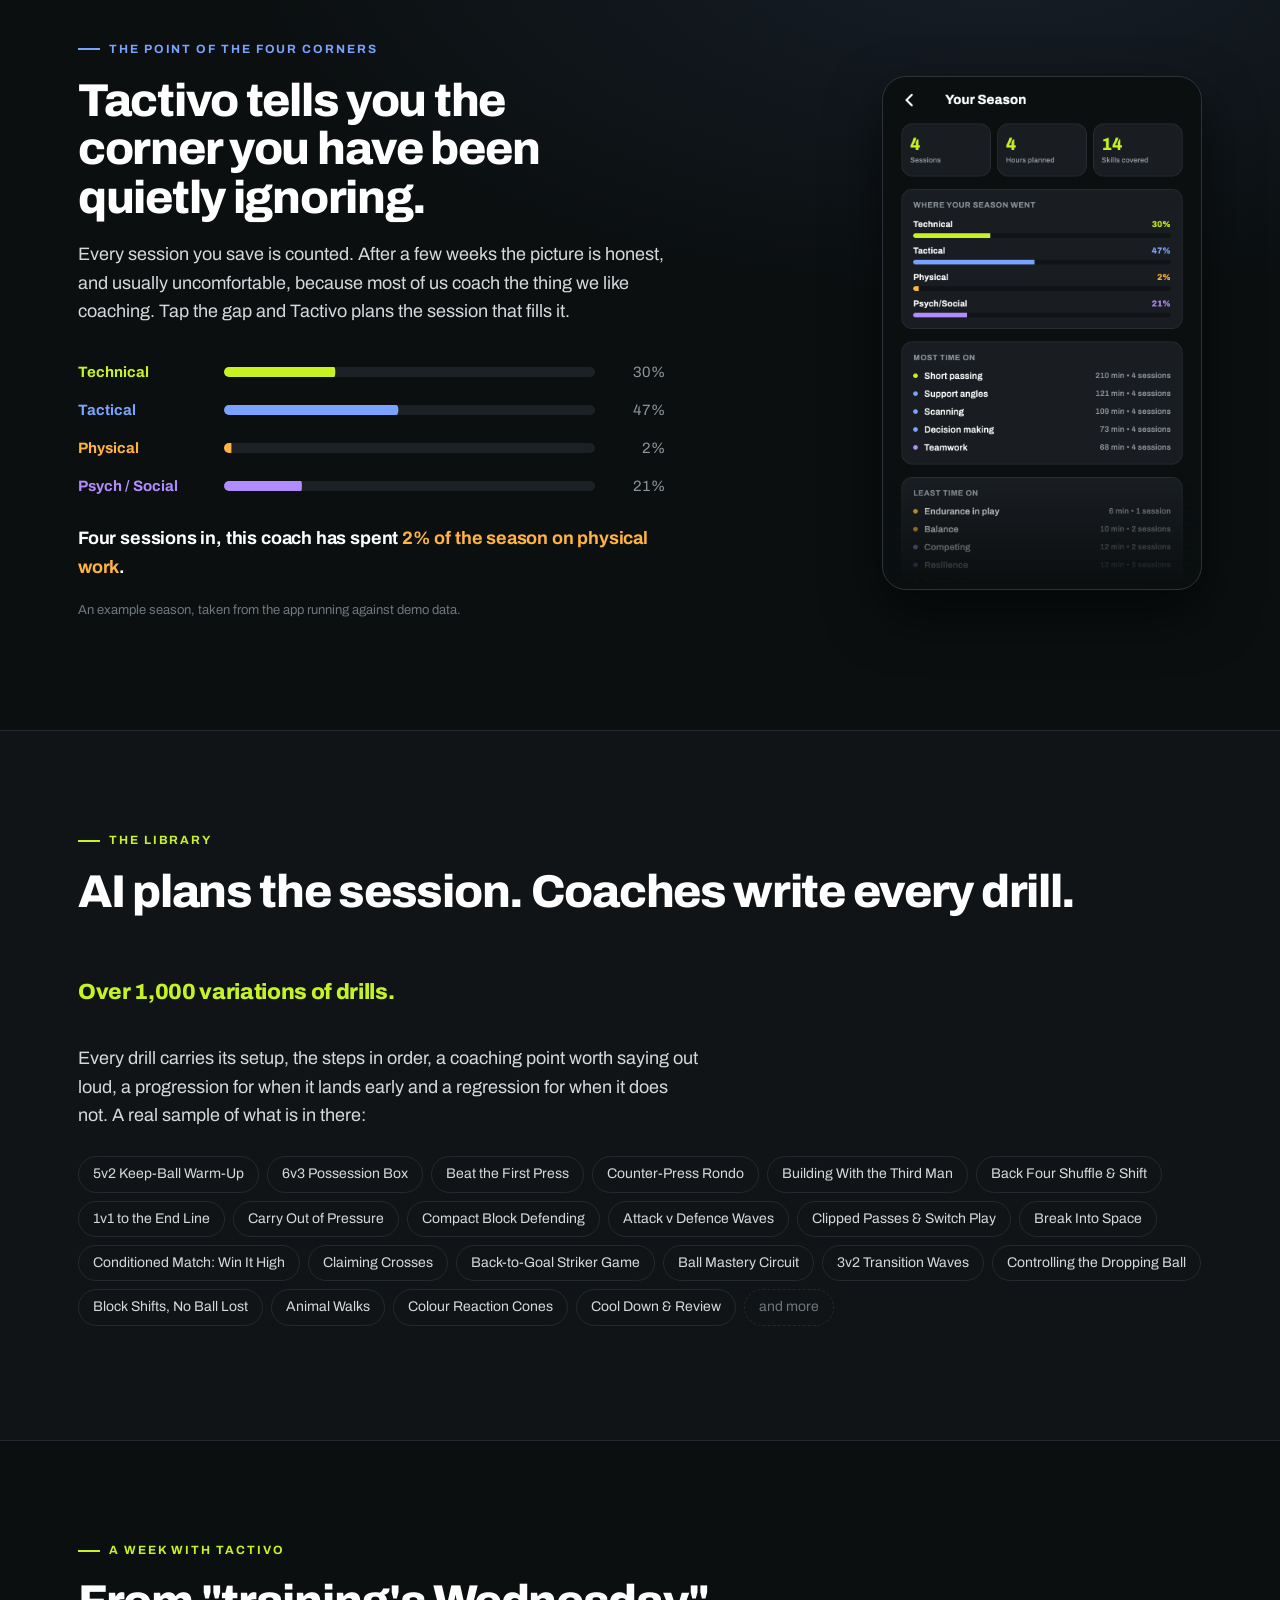
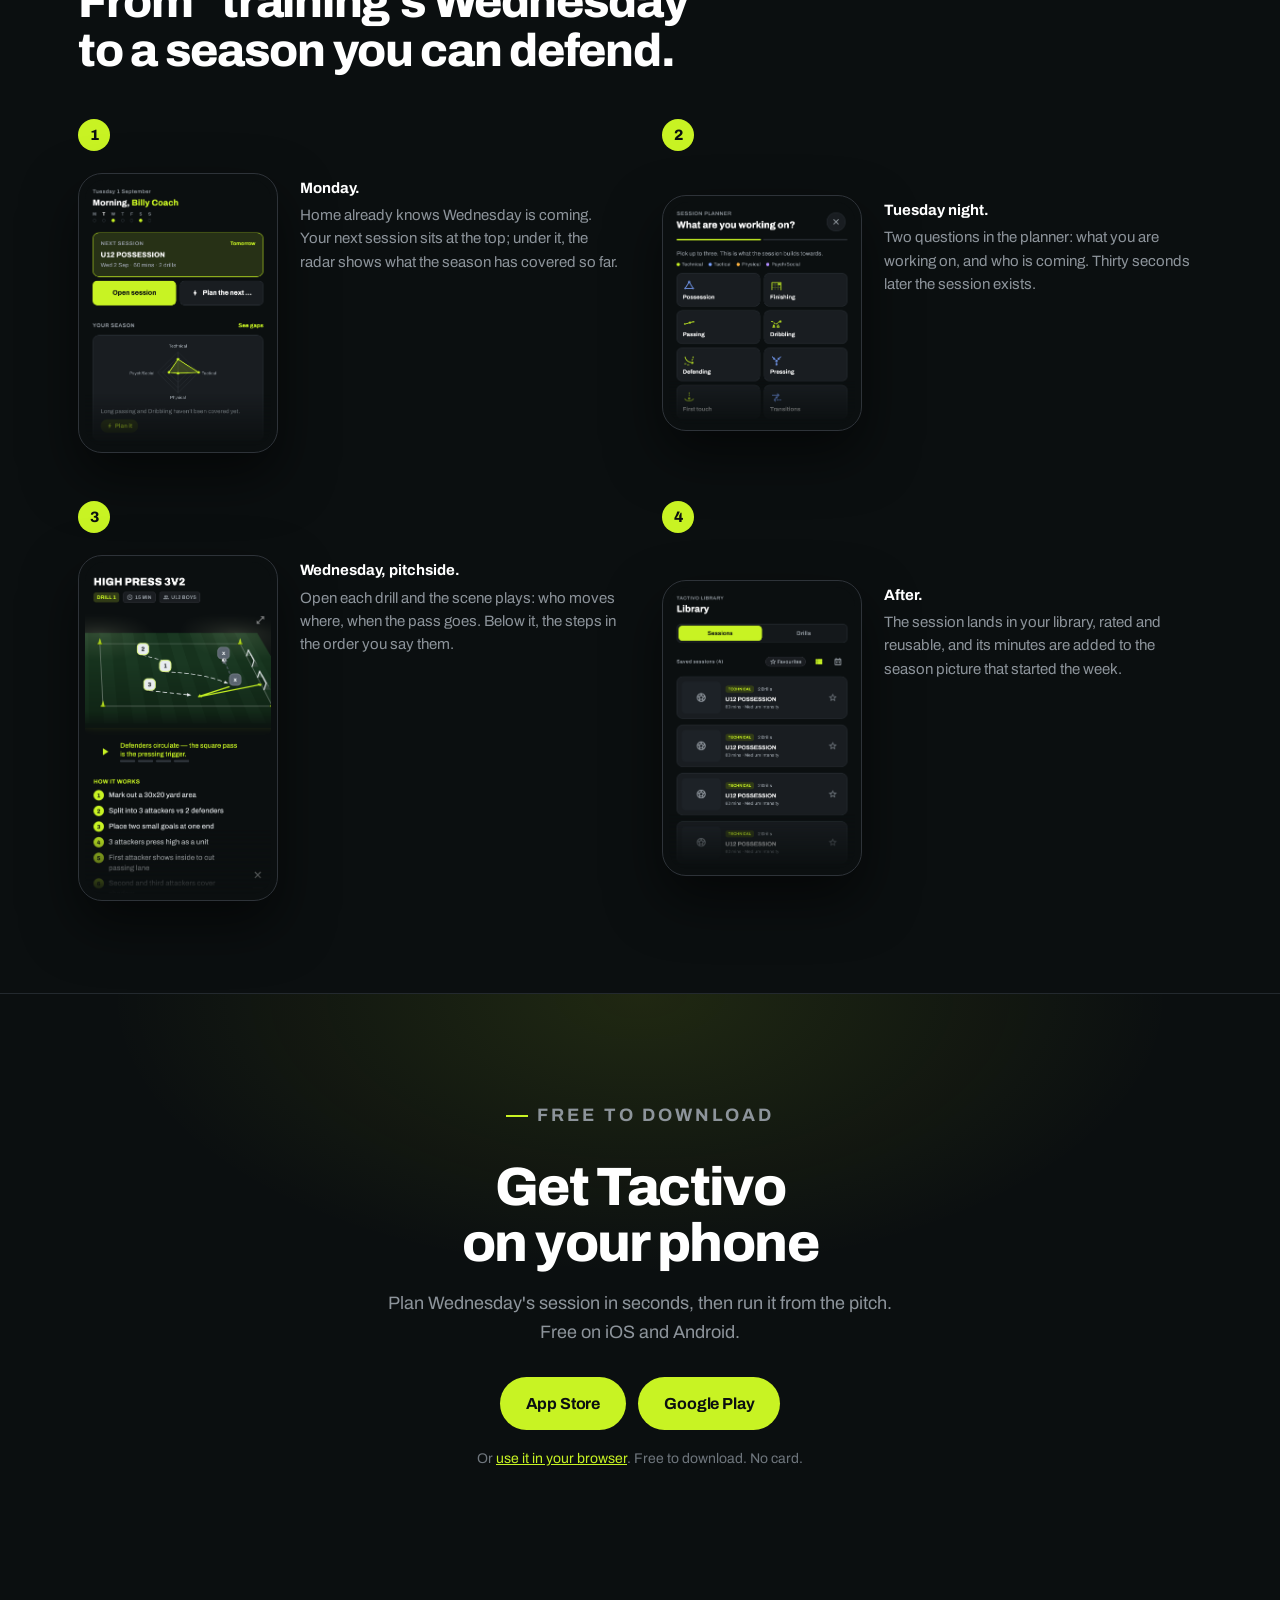
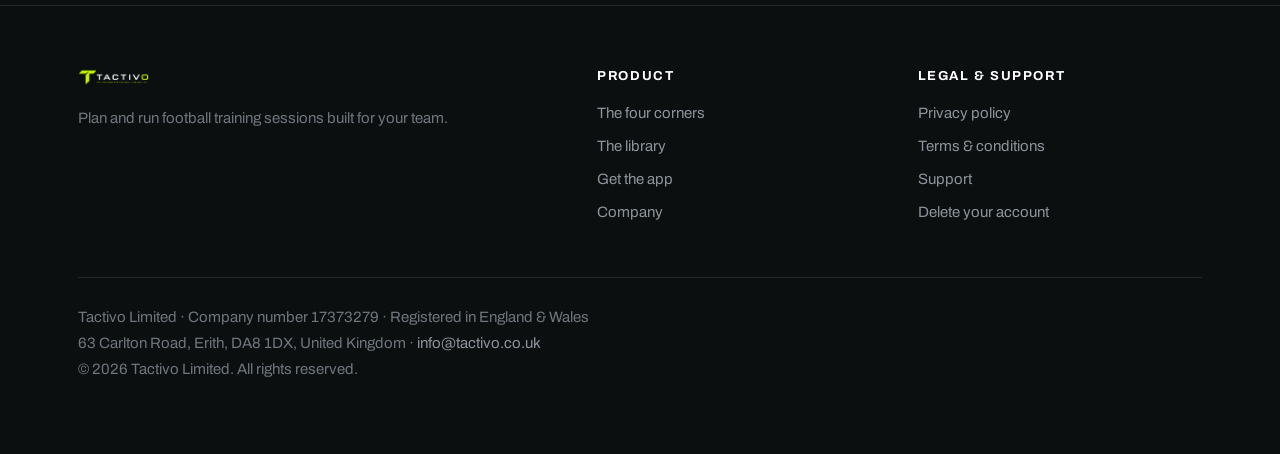
==== commit 40f1658e: "front door: get the app instead of early access, cookieless store-click tracking Replace every early" ====
--- a/index.html
+++ b/index.html
@@ -17,7 +17,7 @@
 
   STORY: A grassroots coach sees the four corners they are meant to cover,
   admits they cannot cover them from memory, watches Tactivo build the session
-  and name the corner they have been ignoring, and emails for early access.
+  and name the corner they have been ignoring, and gets the app.
 
   FIRST VIEWPORT: Full-bleed ink. Left: a Wednesday-night standfirst, the
   headline, the primary action. Right: the real drill screen bleeding off the
@@ -40,7 +40,7 @@
 <meta charset="utf-8">
 <meta name="viewport" content="width=device-width, initial-scale=1">
 <title>Tactivo — the home for football coaches</title>
-<meta name="description" content="Tactivo's AI planner builds your football session in seconds, sized to the age group, the players who turned up and the time you have, from over 1,000 drill variations. Free to use. Coming soon on iOS and Android.">
+<meta name="description" content="Tactivo's AI planner builds your football session in seconds, sized to the age group, the players who turned up and the time you have, from over 1,000 drill variations. Free to use on iOS and Android.">
 <link rel="canonical" href="https://tactivo.co.uk/">
 <meta name="theme-color" content="#0b0f10">
 <link rel="icon" href="favicon.png" type="image/png">
@@ -88,7 +88,7 @@
     <nav aria-label="Primary">
       <a class="mn" href="#corners">The four corners</a>
       <a class="mn" href="#library">The library</a>
-      <a class="btn btn--sm" href="#access">Get early access</a>
+      <a class="btn btn--sm" href="#get" data-get="nav">Get Tactivo — free</a>
     </nav>
   </div>
 </header>
@@ -103,7 +103,7 @@
       <h1>Your next session, planned by <em>AI</em> in seconds.</h1>
       <p class="lede">Tell Tactivo what you're working on and who's coming, and it builds the whole session for you. It tracks what you've covered all season, so you always know what's next.</p>
       <div class="actions">
-        <a class="btn" href="#access">Get early access</a>
+        <a class="btn" href="#get" data-get="hero">Get Tactivo — free</a>
         <a class="btn btn--line" href="#corners">See how it plans</a>
       </div>
       <ul class="perks">
@@ -114,7 +114,7 @@
         <li>1,000+ drill variations</li>
         <li>Free to use</li>
       </ul>
-      <p class="fineprint">Free while we're in early access. No card. One email when it opens.</p>
+      <p class="fineprint">Free to download. No card.</p>
     </div>
 
     <figure class="hero-shot">
@@ -380,14 +380,18 @@
   </div>
 </section>
 
-<!-- ═══════════════════════════════════════════════ early access -->
-<section class="access" id="access" aria-labelledby="acc-h">
-  <div class="wrap">
-    <p class="kicker" style="--c: var(--technical); justify-content: center">Coming soon</p>
-    <h2 id="acc-h">Tactivo lands on iOS and Android</h2>
-    <p>We are finishing the first public release. Send us an email and we will tell you the day it opens. One message, nothing else, ever.</p>
-    <a class="btn" href="mailto:info@tactivo.co.uk?subject=Tactivo%20early%20access">Email us for early access</a>
-    <p class="fineprint">Or write to <a href="mailto:info@tactivo.co.uk">info@tactivo.co.uk</a>.</p>
+<!-- ═══════════════════════════════════════════════ get the app -->
+<section class="access" id="get" aria-labelledby="acc-h">
+  <span id="access"></span>
+  <div class="wrap">
+    <p class="kicker" style="--c: var(--technical); justify-content: center">Free to download</p>
+    <h2 id="acc-h">Get Tactivo on your phone</h2>
+    <p>Plan Wednesday's session in seconds, then run it from the pitch. Free on iOS and Android.</p>
+    <div class="actions" style="display: flex; flex-wrap: wrap; gap: 12px; justify-content: center">
+      <a class="btn" href="https://apps.apple.com/gb/app/tactivo-football-coaching/id6807951543" data-store="app_store" data-placement="get">App Store</a>
+      <a class="btn" href="https://play.google.com/store/apps/details?id=com.tactivo.tactivo&amp;referrer=utm_source%3Dsite%26utm_campaign%3Dget" data-store="google_play" data-placement="get">Google Play</a>
+    </div>
+    <p class="fineprint">Or <a href="https://app.tactivo.co.uk" data-store="web" data-placement="get">use it in your browser</a>. Free to download. No card.</p>
   </div>
 </section>
 
@@ -405,7 +409,7 @@
         <ul>
           <li><a href="#corners">The four corners</a></li>
           <li><a href="#library">The library</a></li>
-          <li><a href="#access">Early access</a></li>
+          <li><a href="#get" data-get="footer">Get the app</a></li>
           <li><a href="company.html">Company</a></li>
         </ul>
       </div>
@@ -442,6 +446,44 @@
   }
   document.getElementById('year').textContent = new Date().getFullYear();
 
+  // PostHog (official snippet), cookieless: memory persistence, no autocapture / recording / surveys. If it never loads,
+  // the stub just queues calls and the page is unaffected.
+  try {
+    !function(t,e){var o,n,p,r;e.__SV||(window.posthog=e,e._i=[],e.init=function(i,s,a){function g(t,e){var o=e.split(".");2==o.length&&(t=t[o[0]],e=o[1]),t[e]=function(){t.push([e].concat(Array.prototype.slice.call(arguments,0)))}}(p=t.createElement("script")).type="text/javascript",p.crossOrigin="anonymous",p.async=!0,p.src=s.api_host.replace(".i.posthog.com","-assets.i.posthog.com")+"/static/array.js",(r=t.getElementsByTagName("script")[0]).parentNode.insertBefore(p,r);var u=e;for(void 0!==a?u=e[a]=[]:a="posthog",u.people=u.people||[],u.toString=function(t){var e="posthog";return"posthog"!==a&&(e+="."+a),t||(e+=" (stub)"),e},u.people.toString=function(){return u.toString(1)+".people (stub)"},o="capture identify alias people.set people.set_once set_config register register_once unregister opt_out_capturing has_opted_out_capturing opt_in_capturing reset isFeatureEnabled onFeatureFlags getFeatureFlag getFeatureFlagPayload reloadFeatureFlags group updateEarlyAccessFeatureEnrollment getEarlyAccessFeatures getActiveMatchingSurveys getSurveys onSessionId".split(" "),n=0;n<o.length;n++)g(u,o[n]);e._i.push([i,s,a])},e.__SV=1)}(document,window.posthog||[]);
+    posthog.init('phc_vJjjP6uyNrrexTBsLD5cJYmF53vtSP2LY5S42T75ouZj', {
+      api_host: 'https://eu.i.posthog.com', persistence: 'memory', autocapture: false, capture_pageview: false, capture_pageleave: false,
+      disable_session_recording: true, disable_surveys: true, advanced_disable_feature_flags: true, disable_external_dependency_loading: true,
+      disable_compression: true, capture_exceptions: false, capture_heatmaps: false, capture_dead_clicks: false, capture_performance: false,
+    });
+  } catch (e) {}
+
+  // Pageview with the campaign tags, and one store_click per store link. The primary button goes to the store for the
+  // visitor's phone; on a desktop it just scrolls to the store buttons.
+  var AS = "https://apps.apple.com/gb/app/tactivo-football-coaching/id6807951543";
+  var GP = "https://play.google.com/store/apps/details?id=com.tactivo.tactivo";
+  var q = new URLSearchParams(location.search), utm = {};
+  ['utm_source', 'utm_medium', 'utm_campaign'].forEach(function (k) { if (q.get(k)) utm[k] = q.get(k); });
+  try { posthog.capture('$pageview', utm); } catch (e) {}
+
+  function track(store, placement, href, ev) {
+    try { posthog.capture('store_click', { store: store, placement: placement }, { transport: 'sendBeacon' }); } catch (e) {}
+    if (ev.defaultPrevented || ev.button || ev.metaKey || ev.ctrlKey || ev.shiftKey || ev.altKey) return;
+    ev.preventDefault();                                 // 150 ms so the event leaves before the page does
+    setTimeout(function () { location.href = href; }, 150);
+  }
+  document.querySelectorAll('[data-store]').forEach(function (a) {
+    a.addEventListener('click', function (ev) { track(a.dataset.store, a.dataset.placement, a.href, ev); });
+  });
+  document.querySelectorAll('[data-get]').forEach(function (a) {
+    a.addEventListener('click', function (ev) {
+      var ua = navigator.userAgent, ios = /iPhone|iPad|iPod/.test(ua), android = /Android/.test(ua);
+      if (!ios && !android) return;                      // desktop: the #get anchor scrolls
+      var pl = a.dataset.get;
+      track(ios ? 'app_store' : 'google_play', pl,
+        ios ? AS : GP + '&referrer=utm_source%3Dsite%26utm_campaign%3D' + pl, ev);
+    });
+  });
+
   // One authored moment: the corner bars fill to their real values as each
   // measured block arrives. Everything else is already visible by default.
   var io = new IntersectionObserver(function (entries) {
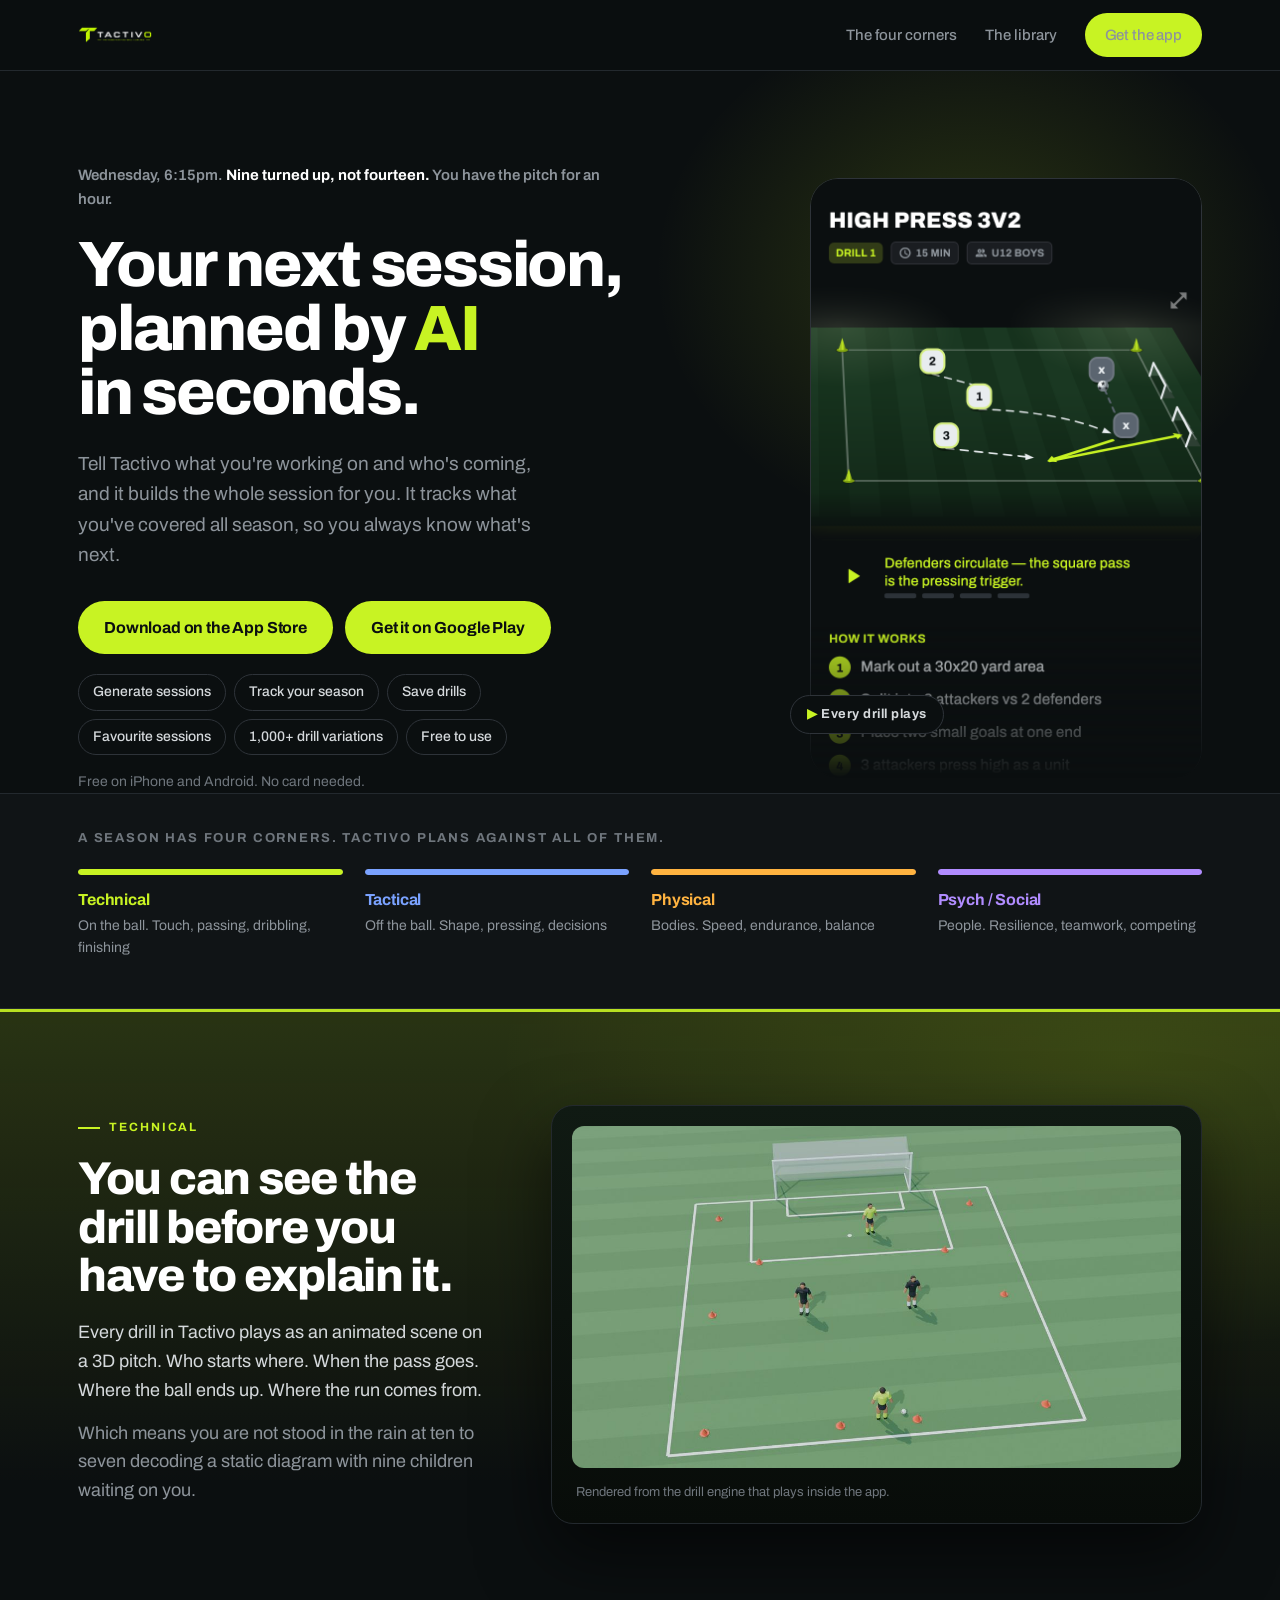
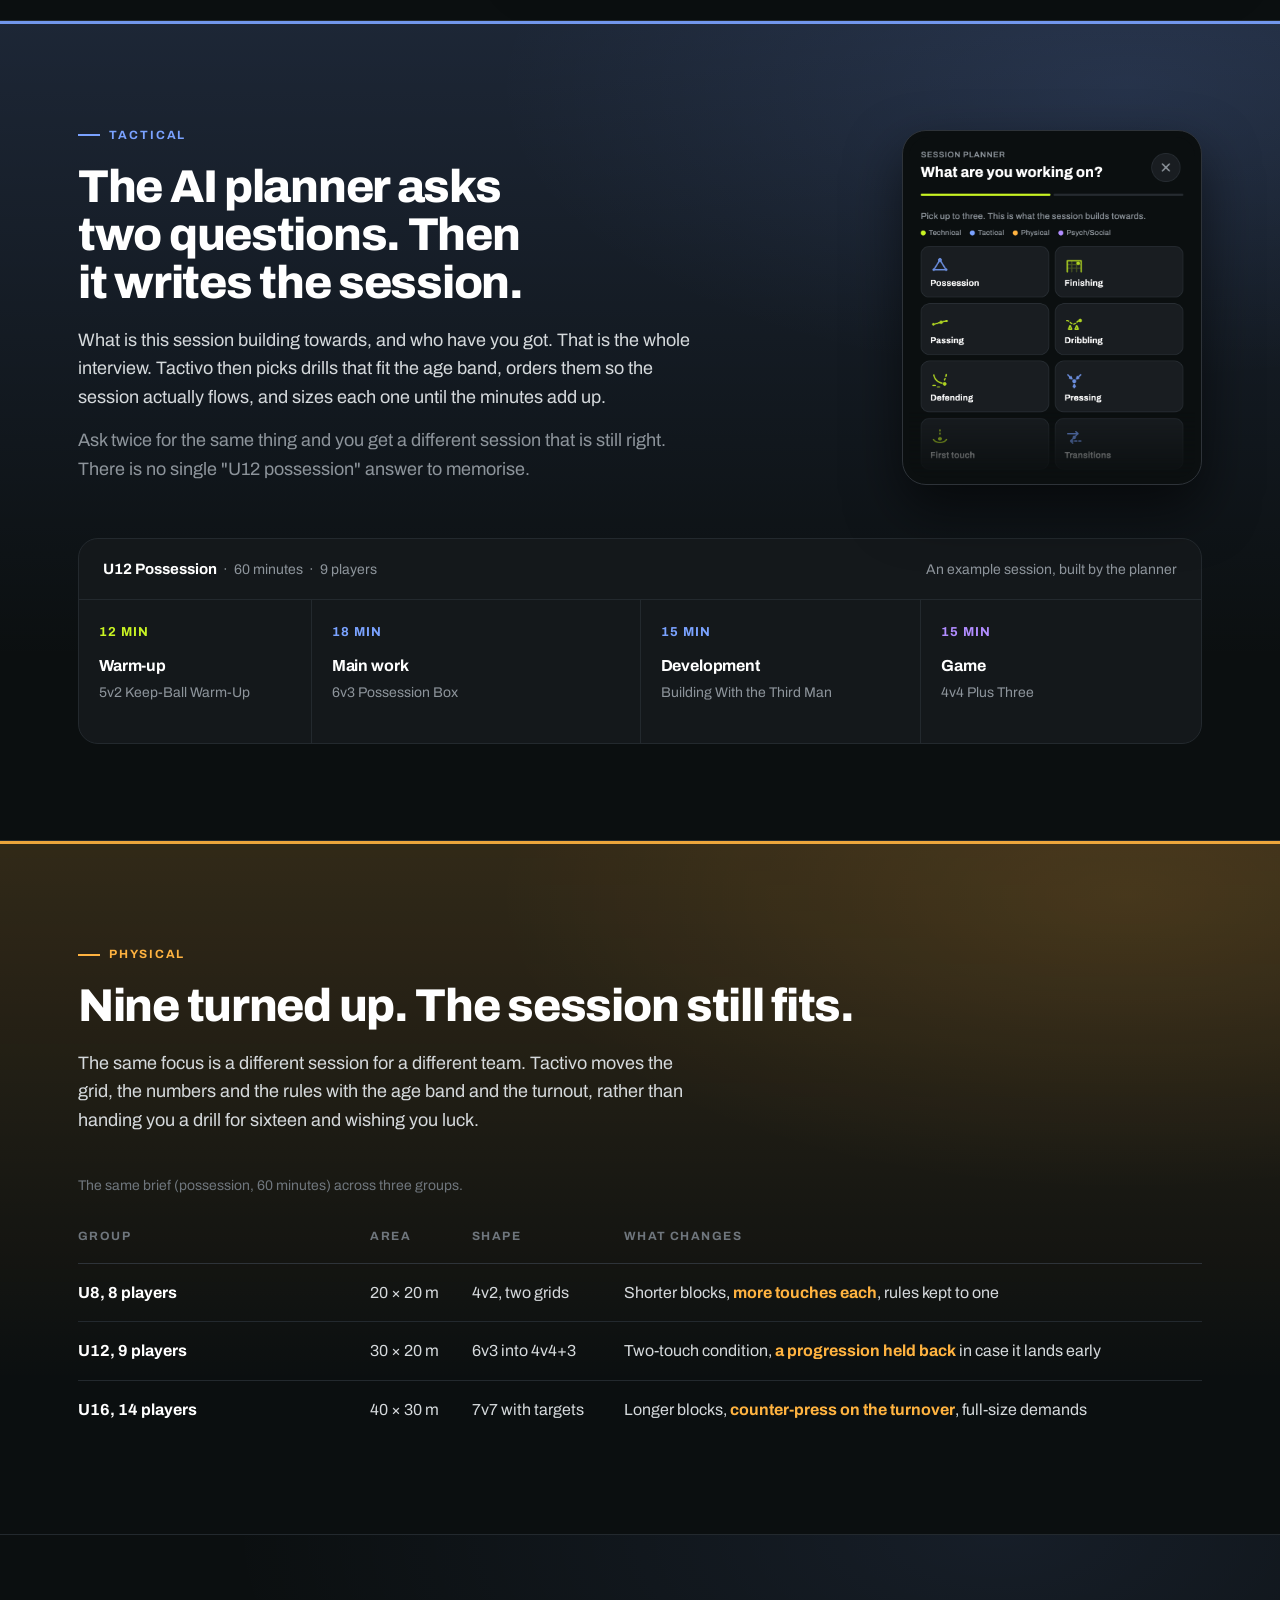
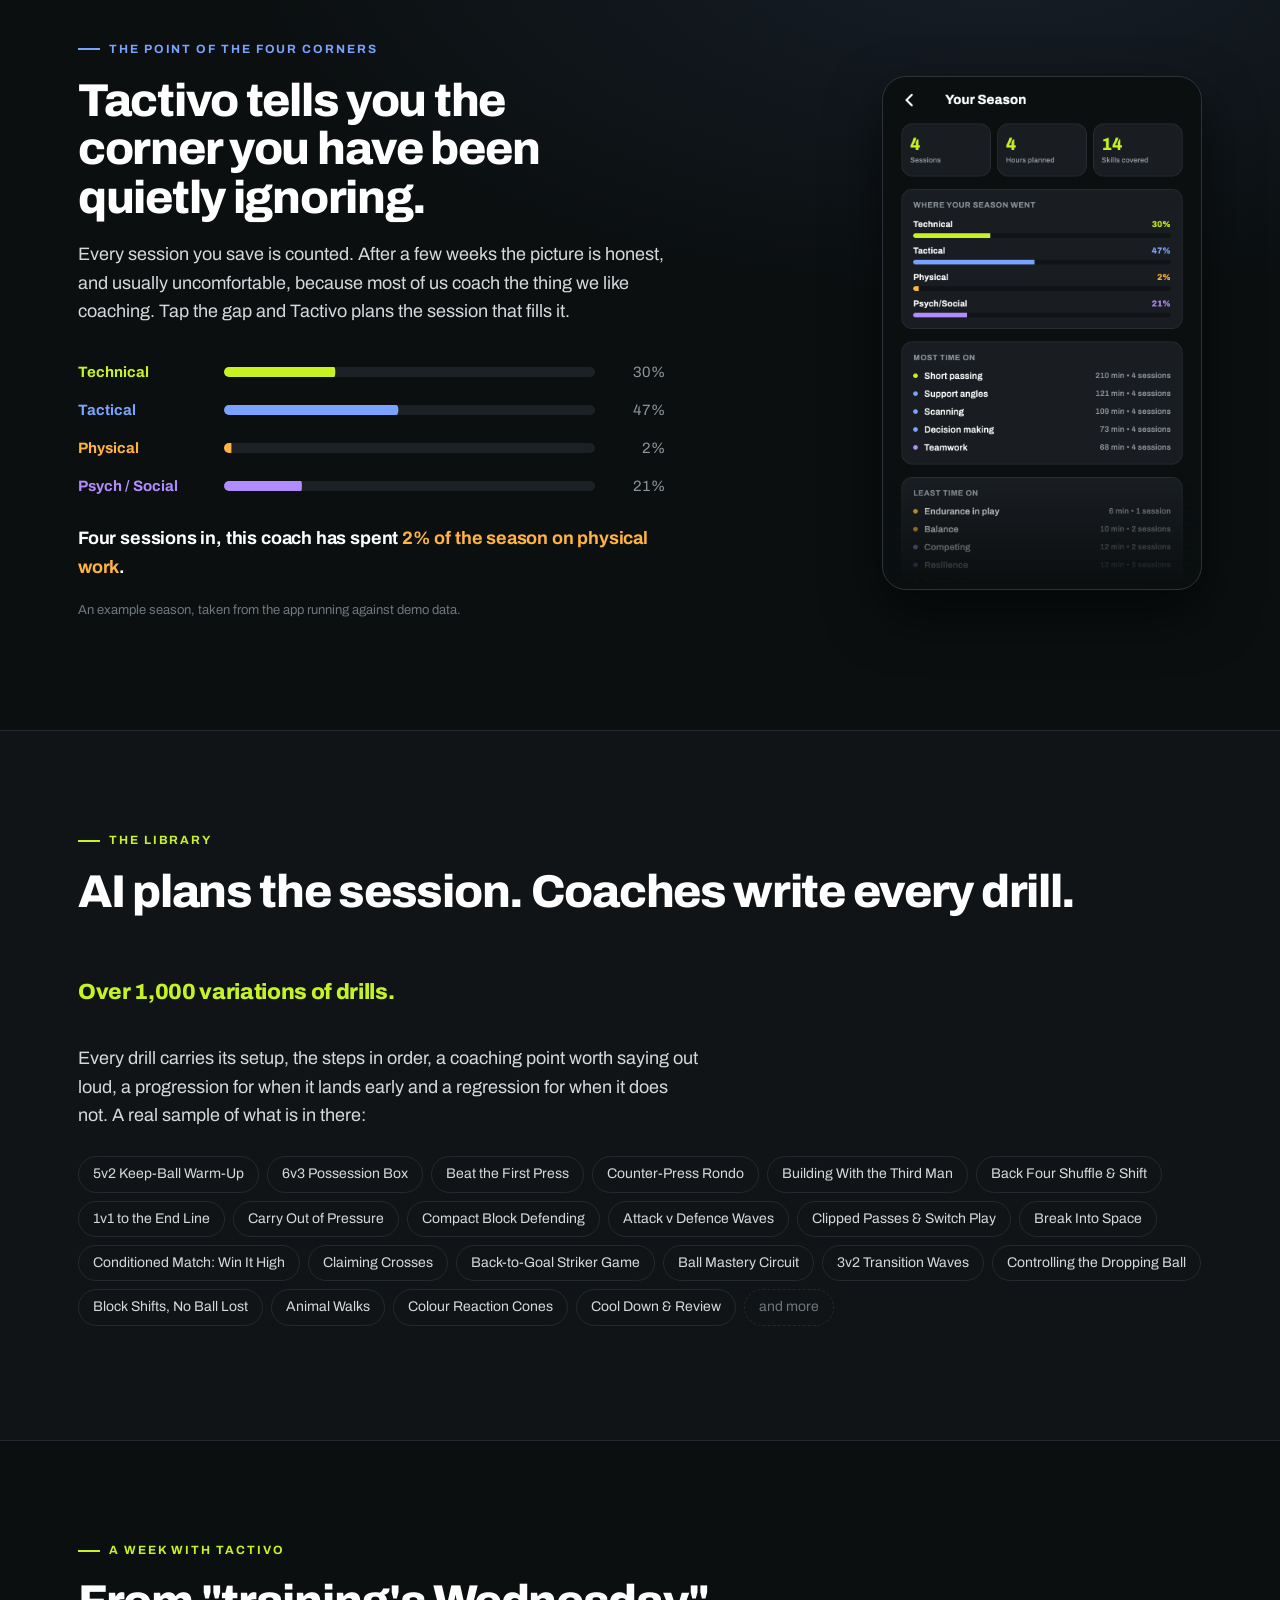
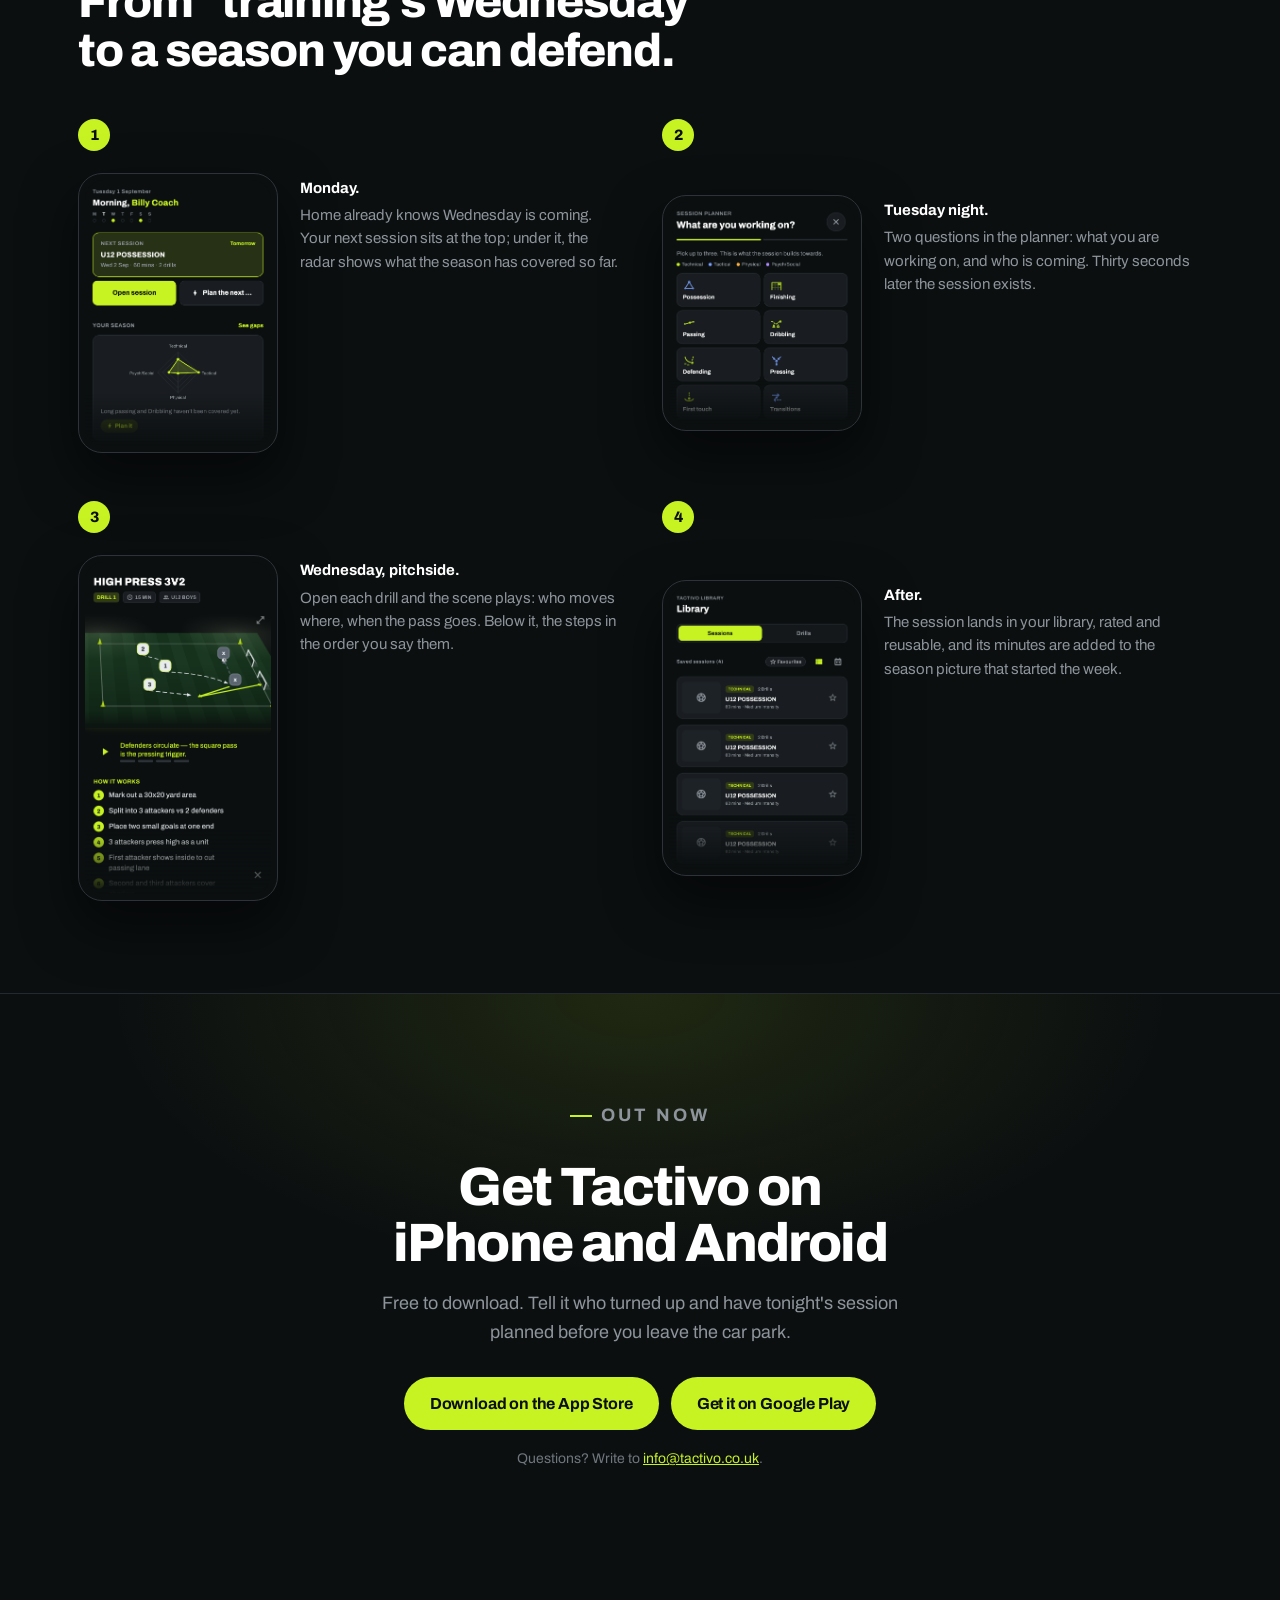
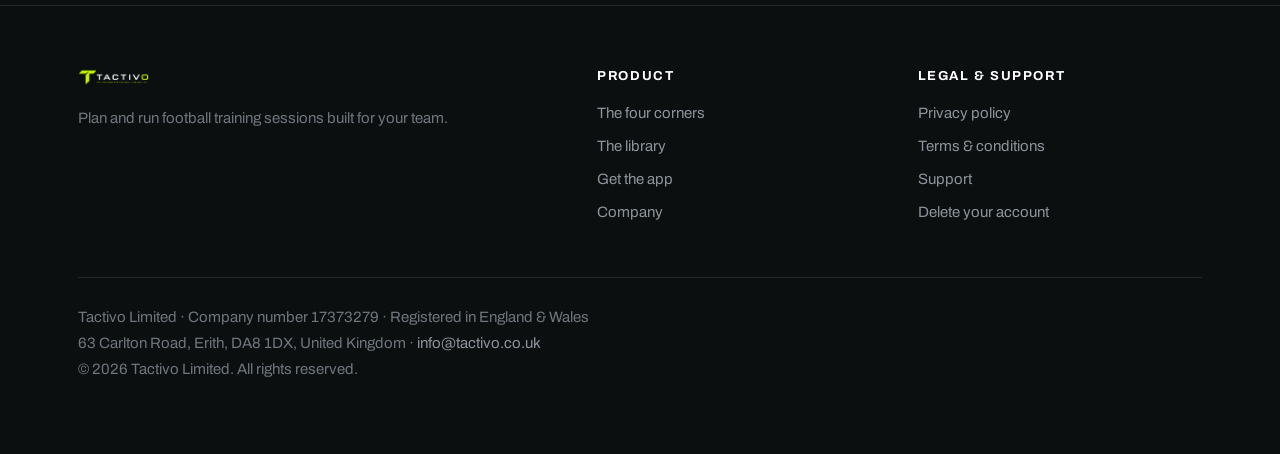
==== commit daf5bbe6: "site: download on the App Store and Google Play replaces early access; count visits with cookieless " ====
--- a/index.html
+++ b/index.html
@@ -17,7 +17,7 @@
 
   STORY: A grassroots coach sees the four corners they are meant to cover,
   admits they cannot cover them from memory, watches Tactivo build the session
-  and name the corner they have been ignoring, and gets the app.
+  and name the corner they have been ignoring, and downloads the app.
 
   FIRST VIEWPORT: Full-bleed ink. Left: a Wednesday-night standfirst, the
   headline, the primary action. Right: the real drill screen bleeding off the
@@ -40,7 +40,7 @@
 <meta charset="utf-8">
 <meta name="viewport" content="width=device-width, initial-scale=1">
 <title>Tactivo — the home for football coaches</title>
-<meta name="description" content="Tactivo's AI planner builds your football session in seconds, sized to the age group, the players who turned up and the time you have, from over 1,000 drill variations. Free to use on iOS and Android.">
+<meta name="description" content="Tactivo's AI planner builds your football session in seconds, sized to the age group, the players who turned up and the time you have, from over 1,000 drill variations. Free on iPhone and Android.">
 <link rel="canonical" href="https://tactivo.co.uk/">
 <meta name="theme-color" content="#0b0f10">
 <link rel="icon" href="favicon.png" type="image/png">
@@ -88,7 +88,7 @@
     <nav aria-label="Primary">
       <a class="mn" href="#corners">The four corners</a>
       <a class="mn" href="#library">The library</a>
-      <a class="btn btn--sm" href="#get" data-get="nav">Get Tactivo — free</a>
+      <a class="btn btn--sm" href="#access">Get the app</a>
     </nav>
   </div>
 </header>
@@ -103,8 +103,8 @@
       <h1>Your next session, planned by <em>AI</em> in seconds.</h1>
       <p class="lede">Tell Tactivo what you're working on and who's coming, and it builds the whole session for you. It tracks what you've covered all season, so you always know what's next.</p>
       <div class="actions">
-        <a class="btn" href="#get" data-get="hero">Get Tactivo — free</a>
-        <a class="btn btn--line" href="#corners">See how it plans</a>
+        <a class="btn" data-store="apple" data-place="hero" href="https://apps.apple.com/gb/app/id6807951543">Download on the App Store</a>
+        <a class="btn" data-store="google" data-place="hero" href="https://play.google.com/store/apps/details?id=com.tactivo.tactivo&amp;referrer=utm_source%3Dtactivo.co.uk%26utm_medium%3Dwebsite%26utm_campaign%3Dhero">Get it on Google Play</a>
       </div>
       <ul class="perks">
         <li>Generate sessions</li>
@@ -114,7 +114,7 @@
         <li>1,000+ drill variations</li>
         <li>Free to use</li>
       </ul>
-      <p class="fineprint">Free to download. No card.</p>
+      <p class="fineprint">Free on iPhone and Android. No card needed.</p>
     </div>
 
     <figure class="hero-shot">
@@ -381,17 +381,16 @@
 </section>
 
 <!-- ═══════════════════════════════════════════════ get the app -->
-<section class="access" id="get" aria-labelledby="acc-h">
-  <span id="access"></span>
-  <div class="wrap">
-    <p class="kicker" style="--c: var(--technical); justify-content: center">Free to download</p>
-    <h2 id="acc-h">Get Tactivo on your phone</h2>
-    <p>Plan Wednesday's session in seconds, then run it from the pitch. Free on iOS and Android.</p>
-    <div class="actions" style="display: flex; flex-wrap: wrap; gap: 12px; justify-content: center">
-      <a class="btn" href="https://apps.apple.com/gb/app/tactivo-football-coaching/id6807951543" data-store="app_store" data-placement="get">App Store</a>
-      <a class="btn" href="https://play.google.com/store/apps/details?id=com.tactivo.tactivo&amp;referrer=utm_source%3Dsite%26utm_campaign%3Dget" data-store="google_play" data-placement="get">Google Play</a>
-    </div>
-    <p class="fineprint">Or <a href="https://app.tactivo.co.uk" data-store="web" data-placement="get">use it in your browser</a>. Free to download. No card.</p>
+<section class="access" id="access" aria-labelledby="acc-h">
+  <div class="wrap">
+    <p class="kicker" style="--c: var(--technical); justify-content: center">Out now</p>
+    <h2 id="acc-h">Get Tactivo on iPhone and Android</h2>
+    <p>Free to download. Tell it who turned up and have tonight's session planned before you leave the car park.</p>
+    <div class="actions">
+      <a class="btn" data-store="apple" data-place="footer_cta" href="https://apps.apple.com/gb/app/id6807951543">Download on the App Store</a>
+      <a class="btn" data-store="google" data-place="footer_cta" href="https://play.google.com/store/apps/details?id=com.tactivo.tactivo&amp;referrer=utm_source%3Dtactivo.co.uk%26utm_medium%3Dwebsite%26utm_campaign%3Dfooter_cta">Get it on Google Play</a>
+    </div>
+    <p class="fineprint">Questions? Write to <a href="mailto:info@tactivo.co.uk">info@tactivo.co.uk</a>.</p>
   </div>
 </section>
 
@@ -409,7 +408,7 @@
         <ul>
           <li><a href="#corners">The four corners</a></li>
           <li><a href="#library">The library</a></li>
-          <li><a href="#get" data-get="footer">Get the app</a></li>
+          <li><a href="#access">Get the app</a></li>
           <li><a href="company.html">Company</a></li>
         </ul>
       </div>
@@ -446,44 +445,6 @@
   }
   document.getElementById('year').textContent = new Date().getFullYear();
 
-  // PostHog (official snippet), cookieless: memory persistence, no autocapture / recording / surveys. If it never loads,
-  // the stub just queues calls and the page is unaffected.
-  try {
-    !function(t,e){var o,n,p,r;e.__SV||(window.posthog=e,e._i=[],e.init=function(i,s,a){function g(t,e){var o=e.split(".");2==o.length&&(t=t[o[0]],e=o[1]),t[e]=function(){t.push([e].concat(Array.prototype.slice.call(arguments,0)))}}(p=t.createElement("script")).type="text/javascript",p.crossOrigin="anonymous",p.async=!0,p.src=s.api_host.replace(".i.posthog.com","-assets.i.posthog.com")+"/static/array.js",(r=t.getElementsByTagName("script")[0]).parentNode.insertBefore(p,r);var u=e;for(void 0!==a?u=e[a]=[]:a="posthog",u.people=u.people||[],u.toString=function(t){var e="posthog";return"posthog"!==a&&(e+="."+a),t||(e+=" (stub)"),e},u.people.toString=function(){return u.toString(1)+".people (stub)"},o="capture identify alias people.set people.set_once set_config register register_once unregister opt_out_capturing has_opted_out_capturing opt_in_capturing reset isFeatureEnabled onFeatureFlags getFeatureFlag getFeatureFlagPayload reloadFeatureFlags group updateEarlyAccessFeatureEnrollment getEarlyAccessFeatures getActiveMatchingSurveys getSurveys onSessionId".split(" "),n=0;n<o.length;n++)g(u,o[n]);e._i.push([i,s,a])},e.__SV=1)}(document,window.posthog||[]);
-    posthog.init('phc_vJjjP6uyNrrexTBsLD5cJYmF53vtSP2LY5S42T75ouZj', {
-      api_host: 'https://eu.i.posthog.com', persistence: 'memory', autocapture: false, capture_pageview: false, capture_pageleave: false,
-      disable_session_recording: true, disable_surveys: true, advanced_disable_feature_flags: true, disable_external_dependency_loading: true,
-      disable_compression: true, capture_exceptions: false, capture_heatmaps: false, capture_dead_clicks: false, capture_performance: false,
-    });
-  } catch (e) {}
-
-  // Pageview with the campaign tags, and one store_click per store link. The primary button goes to the store for the
-  // visitor's phone; on a desktop it just scrolls to the store buttons.
-  var AS = "https://apps.apple.com/gb/app/tactivo-football-coaching/id6807951543";
-  var GP = "https://play.google.com/store/apps/details?id=com.tactivo.tactivo";
-  var q = new URLSearchParams(location.search), utm = {};
-  ['utm_source', 'utm_medium', 'utm_campaign'].forEach(function (k) { if (q.get(k)) utm[k] = q.get(k); });
-  try { posthog.capture('$pageview', utm); } catch (e) {}
-
-  function track(store, placement, href, ev) {
-    try { posthog.capture('store_click', { store: store, placement: placement }, { transport: 'sendBeacon' }); } catch (e) {}
-    if (ev.defaultPrevented || ev.button || ev.metaKey || ev.ctrlKey || ev.shiftKey || ev.altKey) return;
-    ev.preventDefault();                                 // 150 ms so the event leaves before the page does
-    setTimeout(function () { location.href = href; }, 150);
-  }
-  document.querySelectorAll('[data-store]').forEach(function (a) {
-    a.addEventListener('click', function (ev) { track(a.dataset.store, a.dataset.placement, a.href, ev); });
-  });
-  document.querySelectorAll('[data-get]').forEach(function (a) {
-    a.addEventListener('click', function (ev) {
-      var ua = navigator.userAgent, ios = /iPhone|iPad|iPod/.test(ua), android = /Android/.test(ua);
-      if (!ios && !android) return;                      // desktop: the #get anchor scrolls
-      var pl = a.dataset.get;
-      track(ios ? 'app_store' : 'google_play', pl,
-        ios ? AS : GP + '&referrer=utm_source%3Dsite%26utm_campaign%3D' + pl, ev);
-    });
-  });
-
   // One authored moment: the corner bars fill to their real values as each
   // measured block arrives. Everything else is already visible by default.
   var io = new IntersectionObserver(function (entries) {
@@ -497,5 +458,6 @@
   document.querySelectorAll('.up, .rail, .payoff').forEach(function (el) { io.observe(el); });
 </script>
 
+<script src="ph.js" defer></script>
 </body>
 </html>
--- a/style.css
+++ b/style.css
@@ -196,6 +196,7 @@
 }
 
 .hero .actions { display: flex; flex-wrap: wrap; gap: 12px; }
+.access .actions { display: flex; flex-wrap: wrap; gap: 12px; justify-content: center; }
 
 .perks {
   list-style: none;
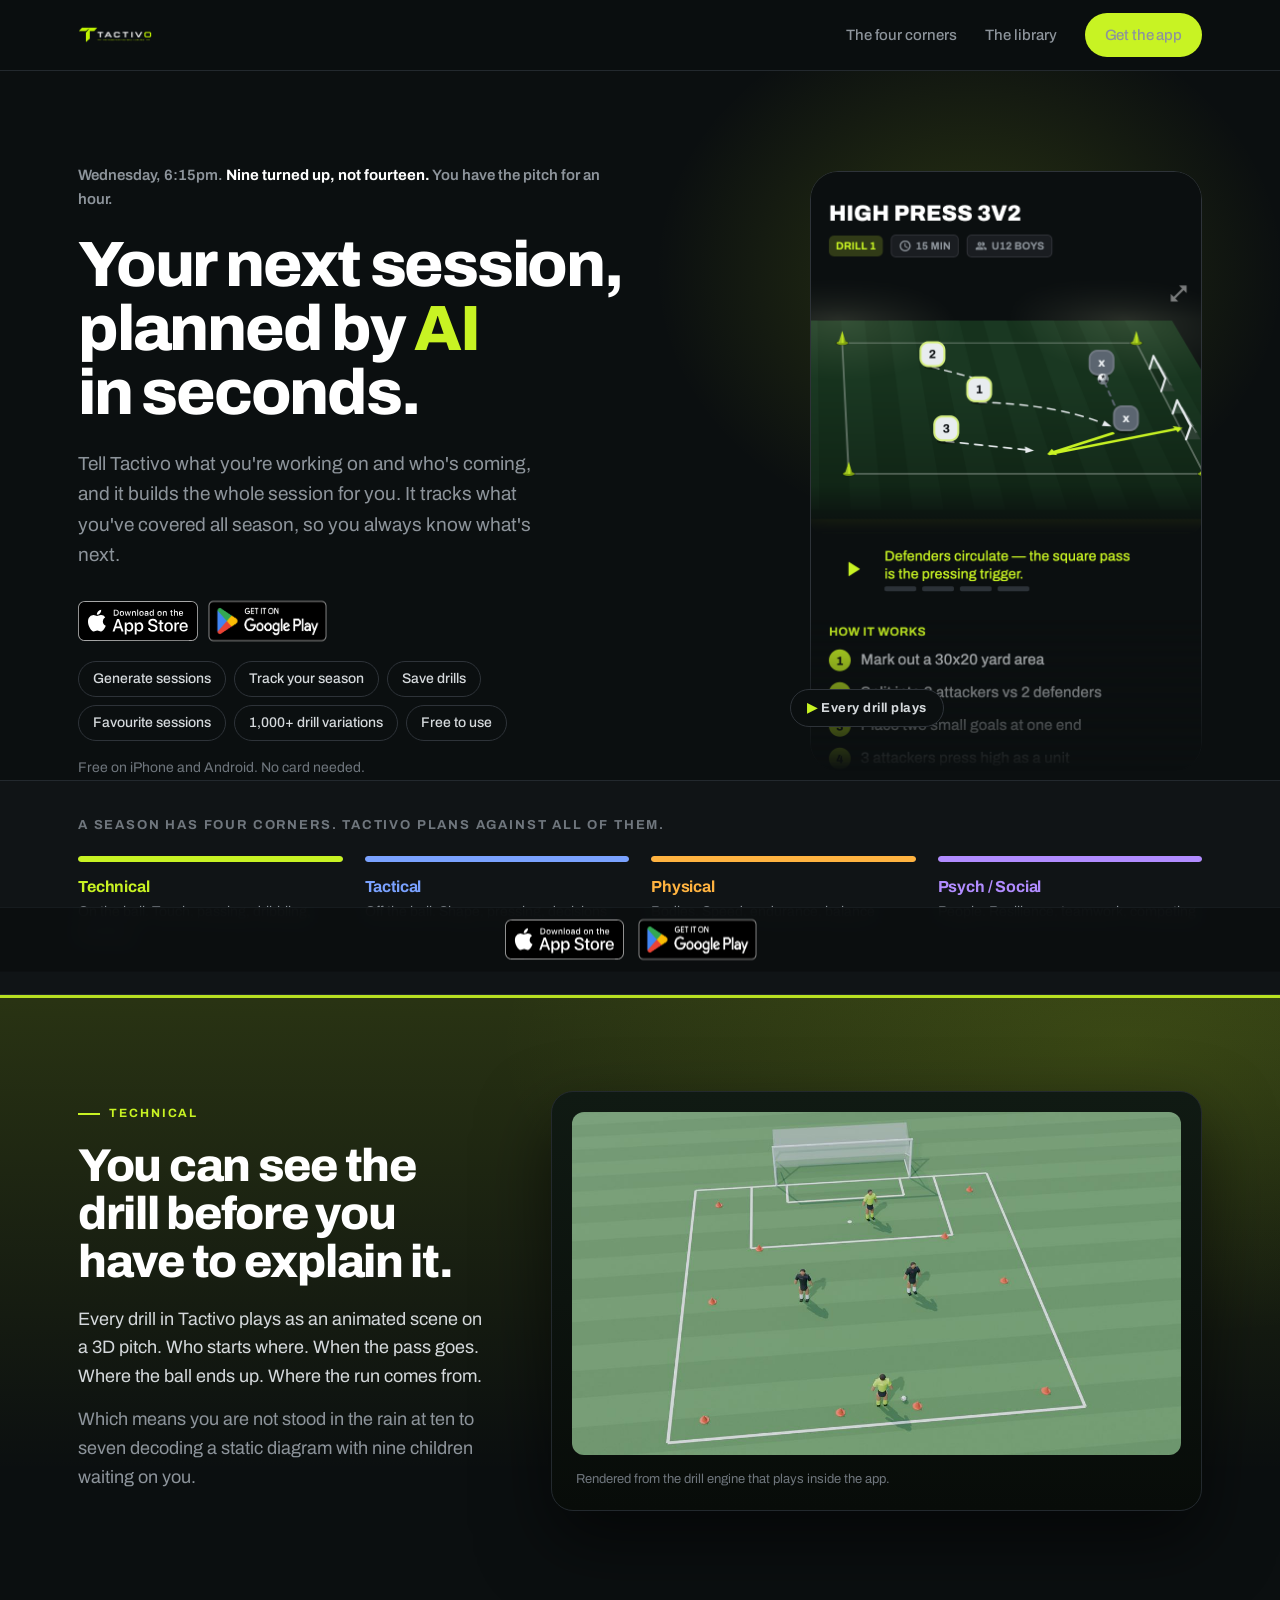
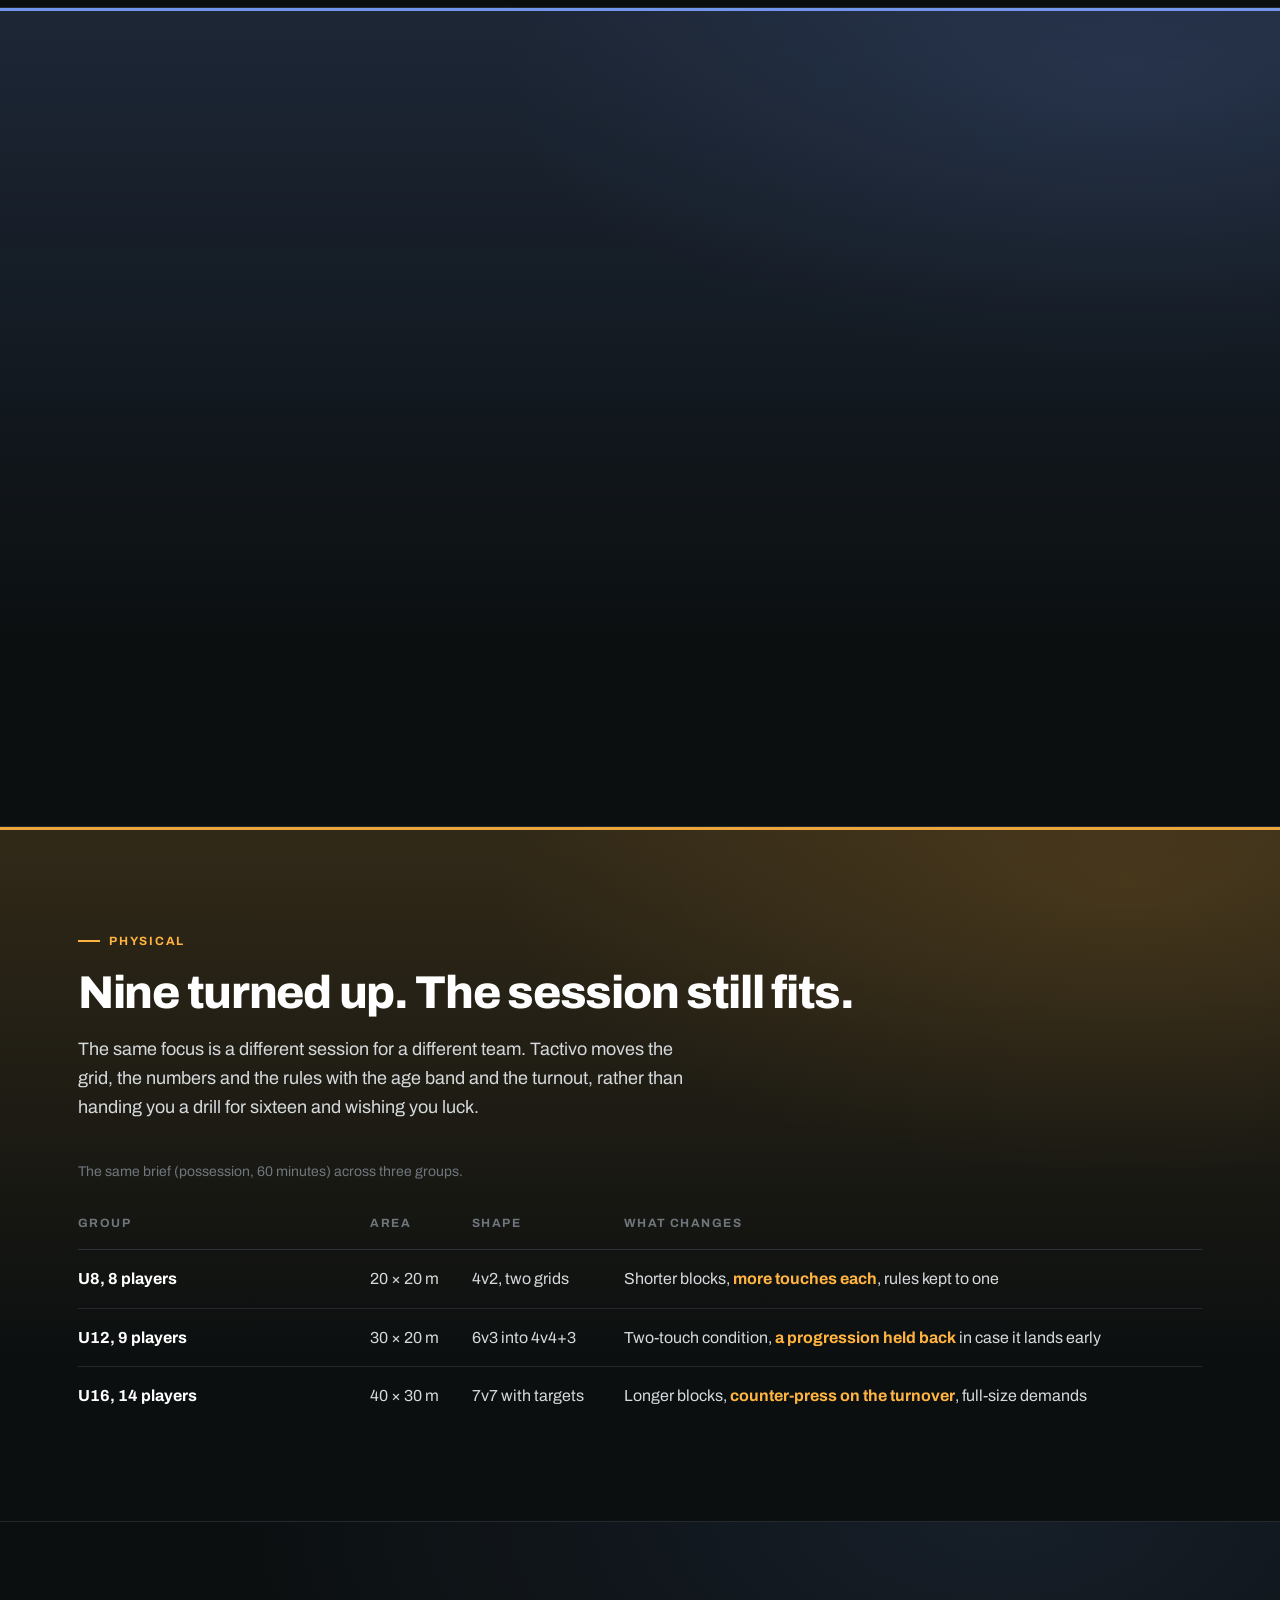
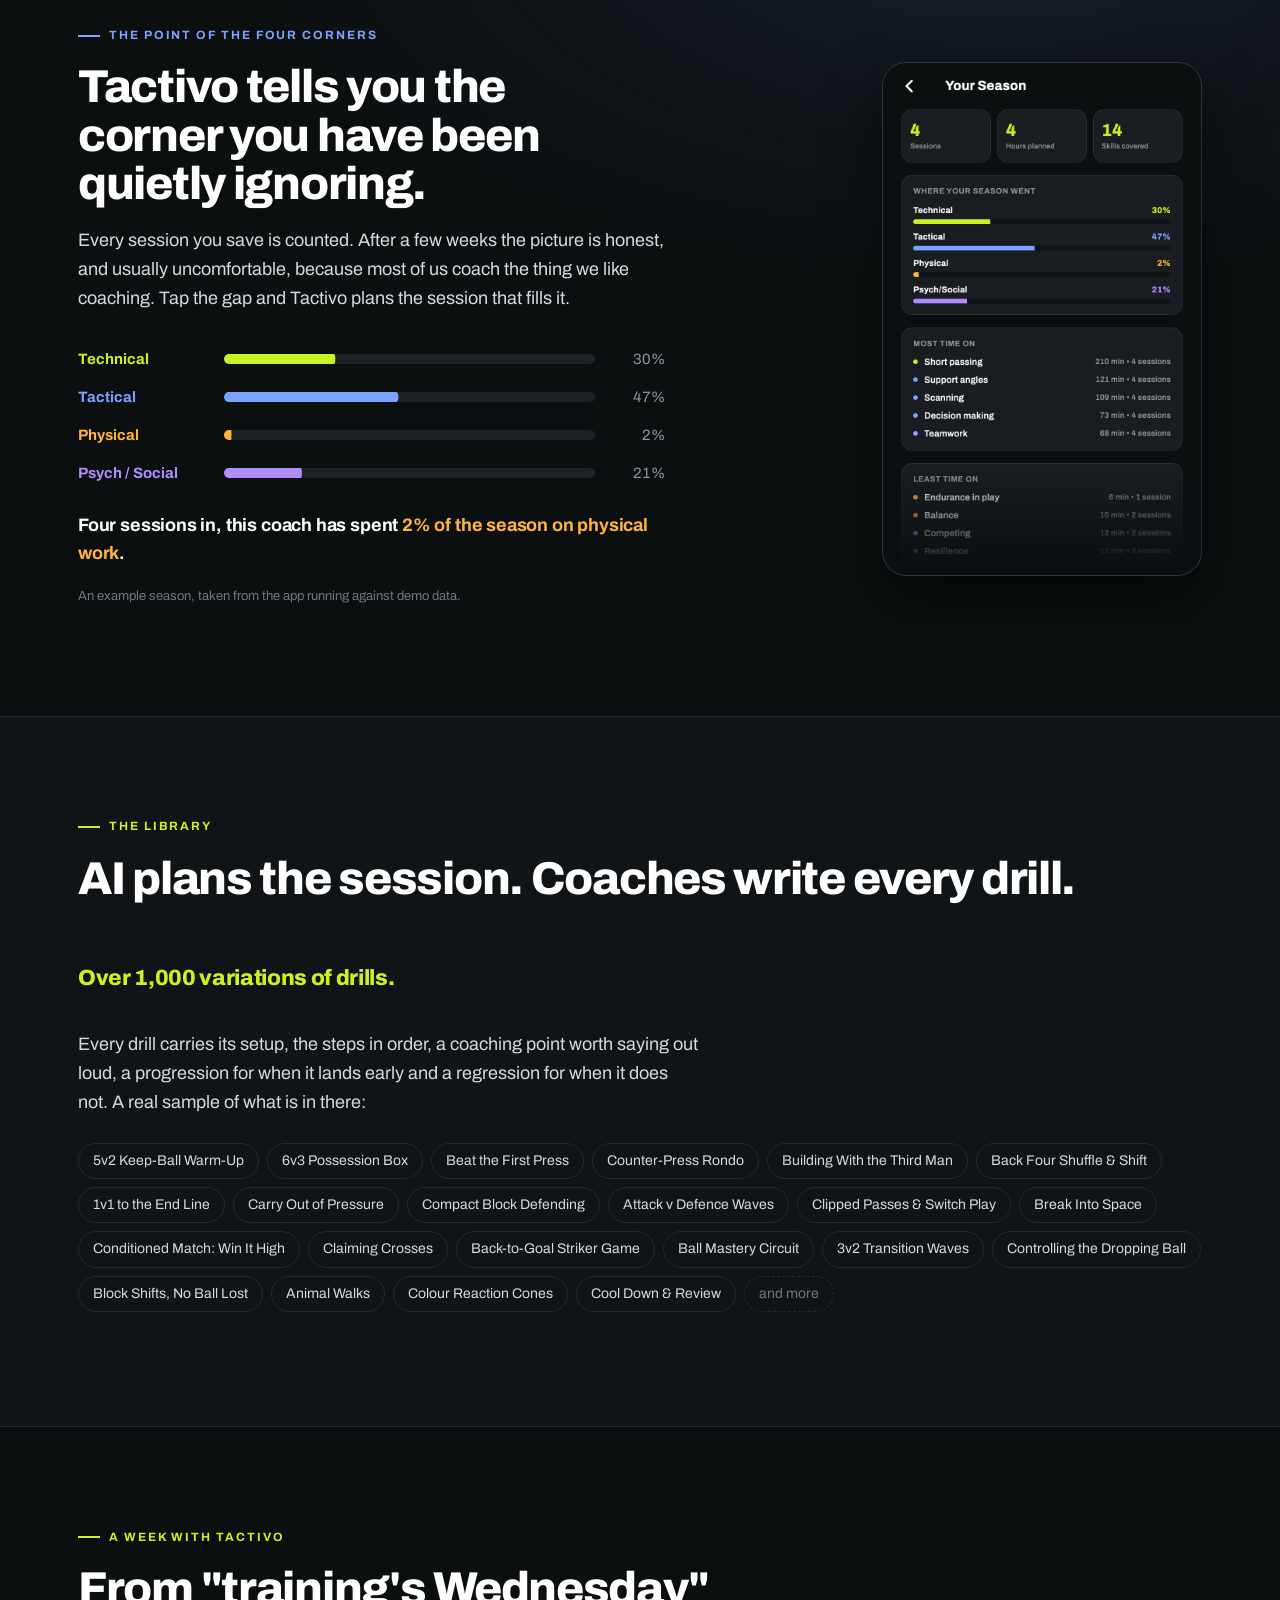
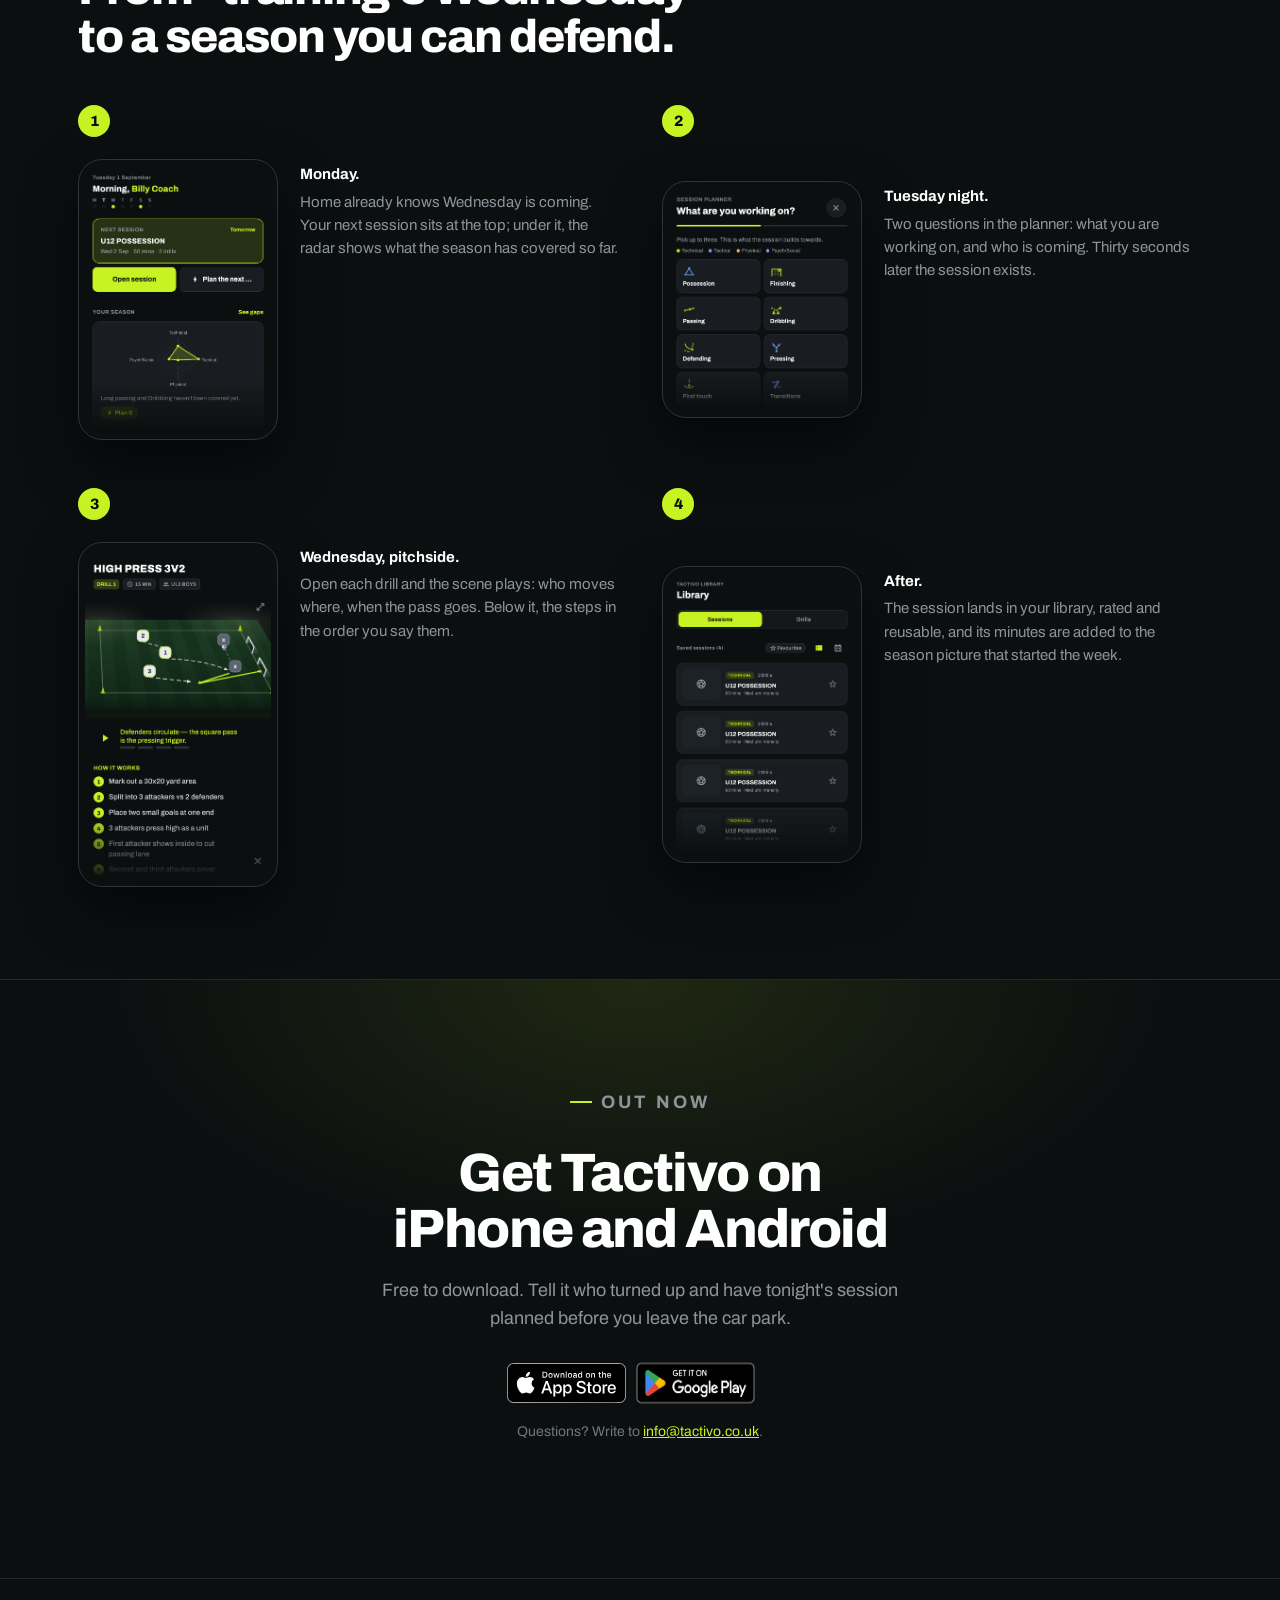
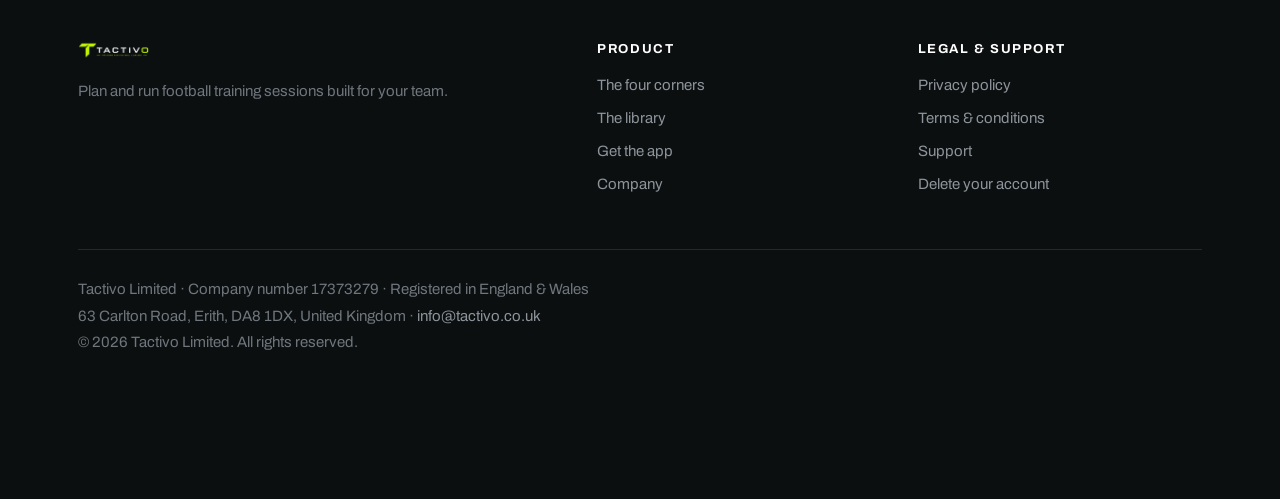
==== commit bd71e496: "site: official App Store and Google Play badges, and a sticky store bar at the bottom The bar slides" ====
--- a/index.html
+++ b/index.html
@@ -102,9 +102,9 @@
       <p class="standfirst">Wednesday, 6:15pm. <b>Nine turned up, not fourteen.</b> You have the pitch for an hour.</p>
       <h1>Your next session, planned by <em>AI</em> in seconds.</h1>
       <p class="lede">Tell Tactivo what you're working on and who's coming, and it builds the whole session for you. It tracks what you've covered all season, so you always know what's next.</p>
-      <div class="actions">
-        <a class="btn" data-store="apple" data-place="hero" href="https://apps.apple.com/gb/app/id6807951543">Download on the App Store</a>
-        <a class="btn" data-store="google" data-place="hero" href="https://play.google.com/store/apps/details?id=com.tactivo.tactivo&amp;referrer=utm_source%3Dtactivo.co.uk%26utm_medium%3Dwebsite%26utm_campaign%3Dhero">Get it on Google Play</a>
+      <div class="actions stores" id="hero-stores">
+        <a class="badge" data-store="apple" data-place="hero" href="https://apps.apple.com/gb/app/id6807951543"><img src="img/badge-app-store.svg" alt="Download on the App Store" width="120" height="40"></a>
+        <a class="badge badge--gp" data-store="google" data-place="hero" href="https://play.google.com/store/apps/details?id=com.tactivo.tactivo&amp;referrer=utm_source%3Dtactivo.co.uk%26utm_medium%3Dwebsite%26utm_campaign%3Dhero"><img src="img/badge-google-play.png" alt="Get it on Google Play" width="155" height="60"></a>
       </div>
       <ul class="perks">
         <li>Generate sessions</li>
@@ -386,15 +386,22 @@
     <p class="kicker" style="--c: var(--technical); justify-content: center">Out now</p>
     <h2 id="acc-h">Get Tactivo on iPhone and Android</h2>
     <p>Free to download. Tell it who turned up and have tonight's session planned before you leave the car park.</p>
-    <div class="actions">
-      <a class="btn" data-store="apple" data-place="footer_cta" href="https://apps.apple.com/gb/app/id6807951543">Download on the App Store</a>
-      <a class="btn" data-store="google" data-place="footer_cta" href="https://play.google.com/store/apps/details?id=com.tactivo.tactivo&amp;referrer=utm_source%3Dtactivo.co.uk%26utm_medium%3Dwebsite%26utm_campaign%3Dfooter_cta">Get it on Google Play</a>
+    <div class="actions stores">
+      <a class="badge" data-store="apple" data-place="footer_cta" href="https://apps.apple.com/gb/app/id6807951543"><img src="img/badge-app-store.svg" alt="Download on the App Store" width="120" height="40"></a>
+      <a class="badge badge--gp" data-store="google" data-place="footer_cta" href="https://play.google.com/store/apps/details?id=com.tactivo.tactivo&amp;referrer=utm_source%3Dtactivo.co.uk%26utm_medium%3Dwebsite%26utm_campaign%3Dfooter_cta"><img src="img/badge-google-play.png" alt="Get it on Google Play" width="155" height="60"></a>
     </div>
     <p class="fineprint">Questions? Write to <a href="mailto:info@tactivo.co.uk">info@tactivo.co.uk</a>.</p>
   </div>
 </section>
 
 </main>
+
+<!-- Sticky store bar: shown once the hero's badges have scrolled away, hidden
+     again over the closing download section so the badges never double up. -->
+<div class="storebar" id="storebar" aria-label="Download Tactivo">
+  <a class="badge" data-store="apple" data-place="sticky" href="https://apps.apple.com/gb/app/id6807951543"><img src="img/badge-app-store.svg" alt="Download on the App Store" width="120" height="40"></a>
+  <a class="badge badge--gp" data-store="google" data-place="sticky" href="https://play.google.com/store/apps/details?id=com.tactivo.tactivo&amp;referrer=utm_source%3Dtactivo.co.uk%26utm_medium%3Dwebsite%26utm_campaign%3Dsticky"><img src="img/badge-google-play.png" alt="Get it on Google Play" width="155" height="60"></a>
+</div>
 
 <footer class="site">
   <div class="wrap">
@@ -456,6 +463,20 @@
   }, { rootMargin: '0px 0px -12% 0px' });
 
   document.querySelectorAll('.up, .rail, .payoff').forEach(function (el) { io.observe(el); });
+
+  // The store bar only appears while neither the hero's badges nor the
+  // closing download section are on screen.
+  (function () {
+    var bar = document.getElementById('storebar'), seen = new Map();
+    if (!bar || !('IntersectionObserver' in window)) return;
+    var vis = new IntersectionObserver(function (es) {
+      es.forEach(function (e) { seen.set(e.target, e.isIntersecting); });
+      var any = false; seen.forEach(function (v) { any = any || v; });
+      bar.classList.toggle('on', !any);
+    });
+    vis.observe(document.getElementById('hero-stores'));
+    vis.observe(document.getElementById('access'));
+  })();
 </script>
 
 <script src="ph.js" defer></script>
--- a/style.css
+++ b/style.css
@@ -902,3 +902,25 @@
   .counts { gap: 26px; }
   .counts div b { font-size: 32px; }
 }
+
+/* ============================================================ store badges */
+
+.actions.stores { align-items: center; }
+.badge { display: inline-flex; line-height: 0; border-radius: 8px; }
+.badge img { height: 40px; width: auto; }
+/* Google's badge ships with its own clear space; trim it so both read the same size. */
+.badge--gp img { height: 60px; margin: -10px -10px; }
+.badge:focus-visible { outline: 2px solid var(--brand); outline-offset: 3px; }
+
+.storebar {
+  position: fixed; left: 0; right: 0; bottom: 0; z-index: 50;
+  display: flex; justify-content: center; align-items: center; gap: 16px;
+  padding: 12px 16px calc(12px + env(safe-area-inset-bottom));
+  background: rgba(11, 15, 16, 0.92);
+  -webkit-backdrop-filter: blur(10px); backdrop-filter: blur(10px);
+  border-top: 1px solid var(--hair);
+  transform: translateY(110%); transition: transform 0.25s ease;
+}
+.storebar.on { transform: none; }
+body { padding-bottom: 72px; }
+@media (prefers-reduced-motion: reduce) { .storebar { transition: none; } }
